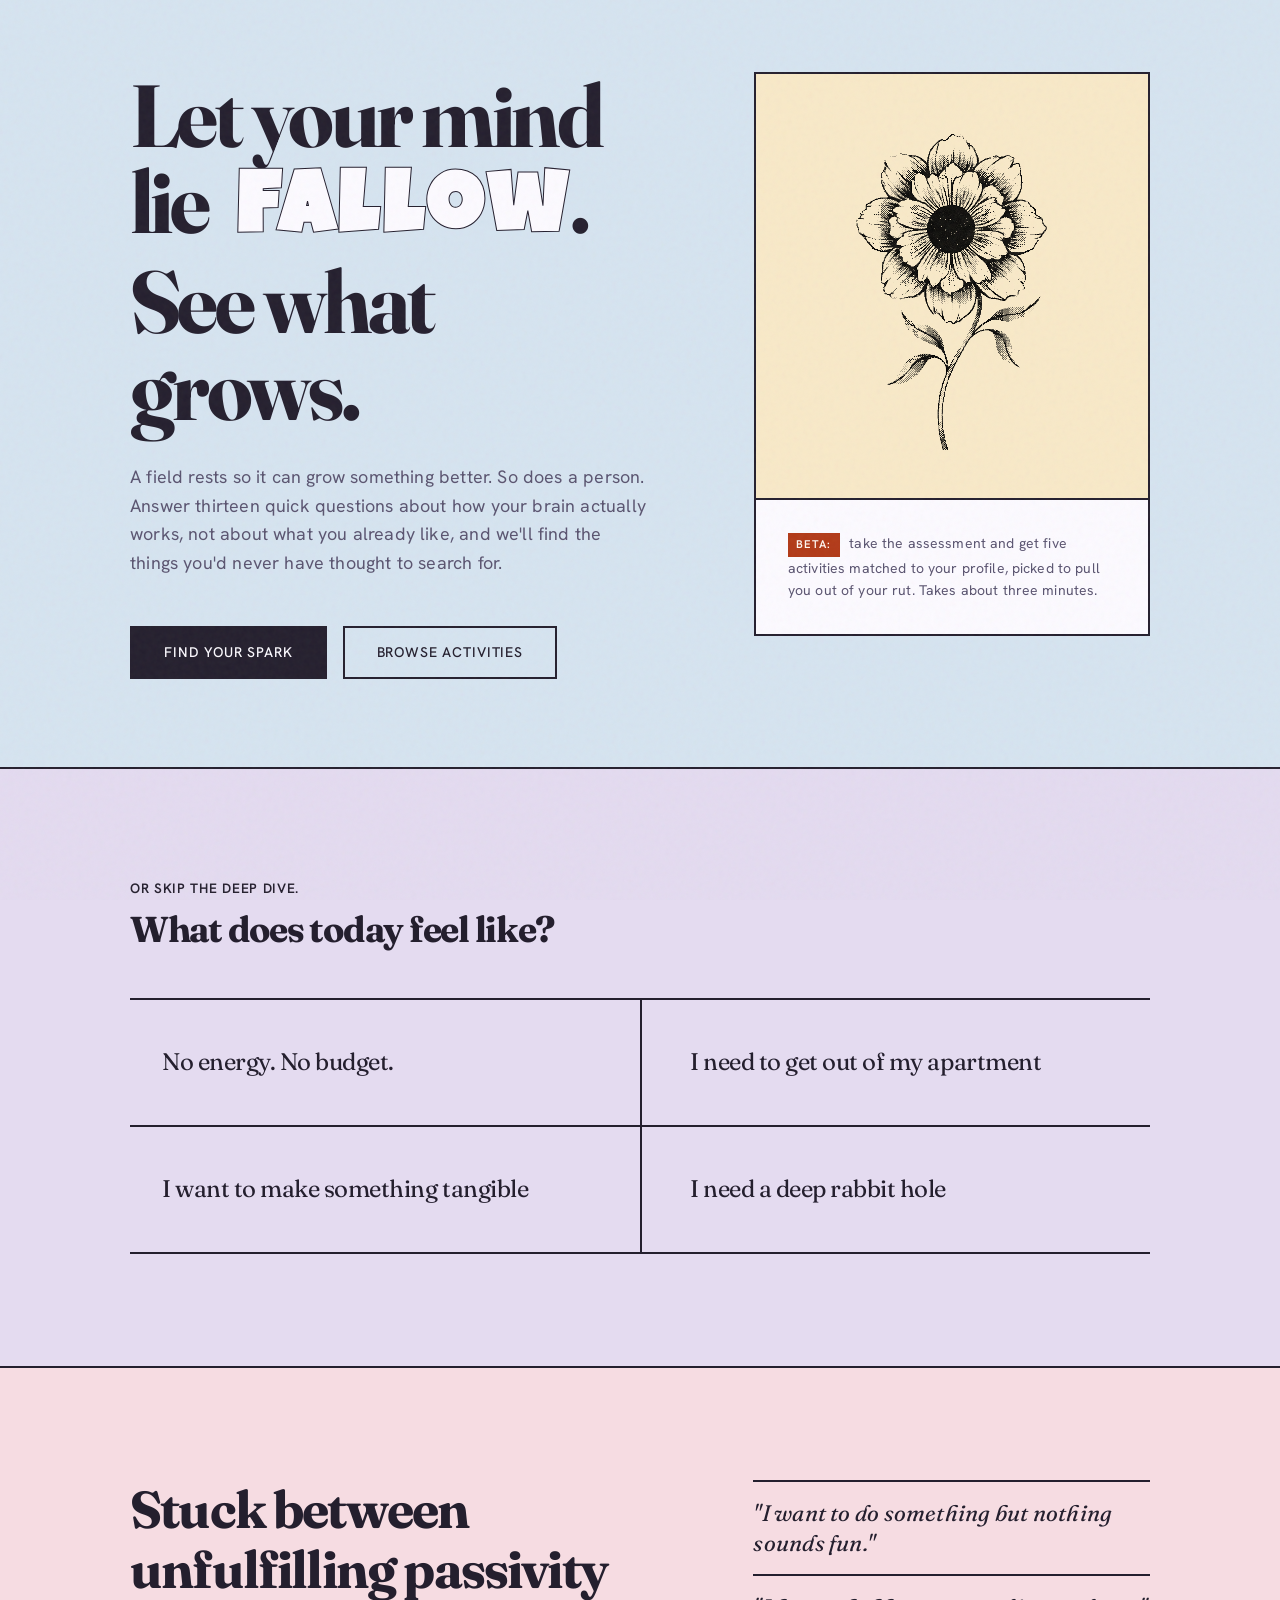
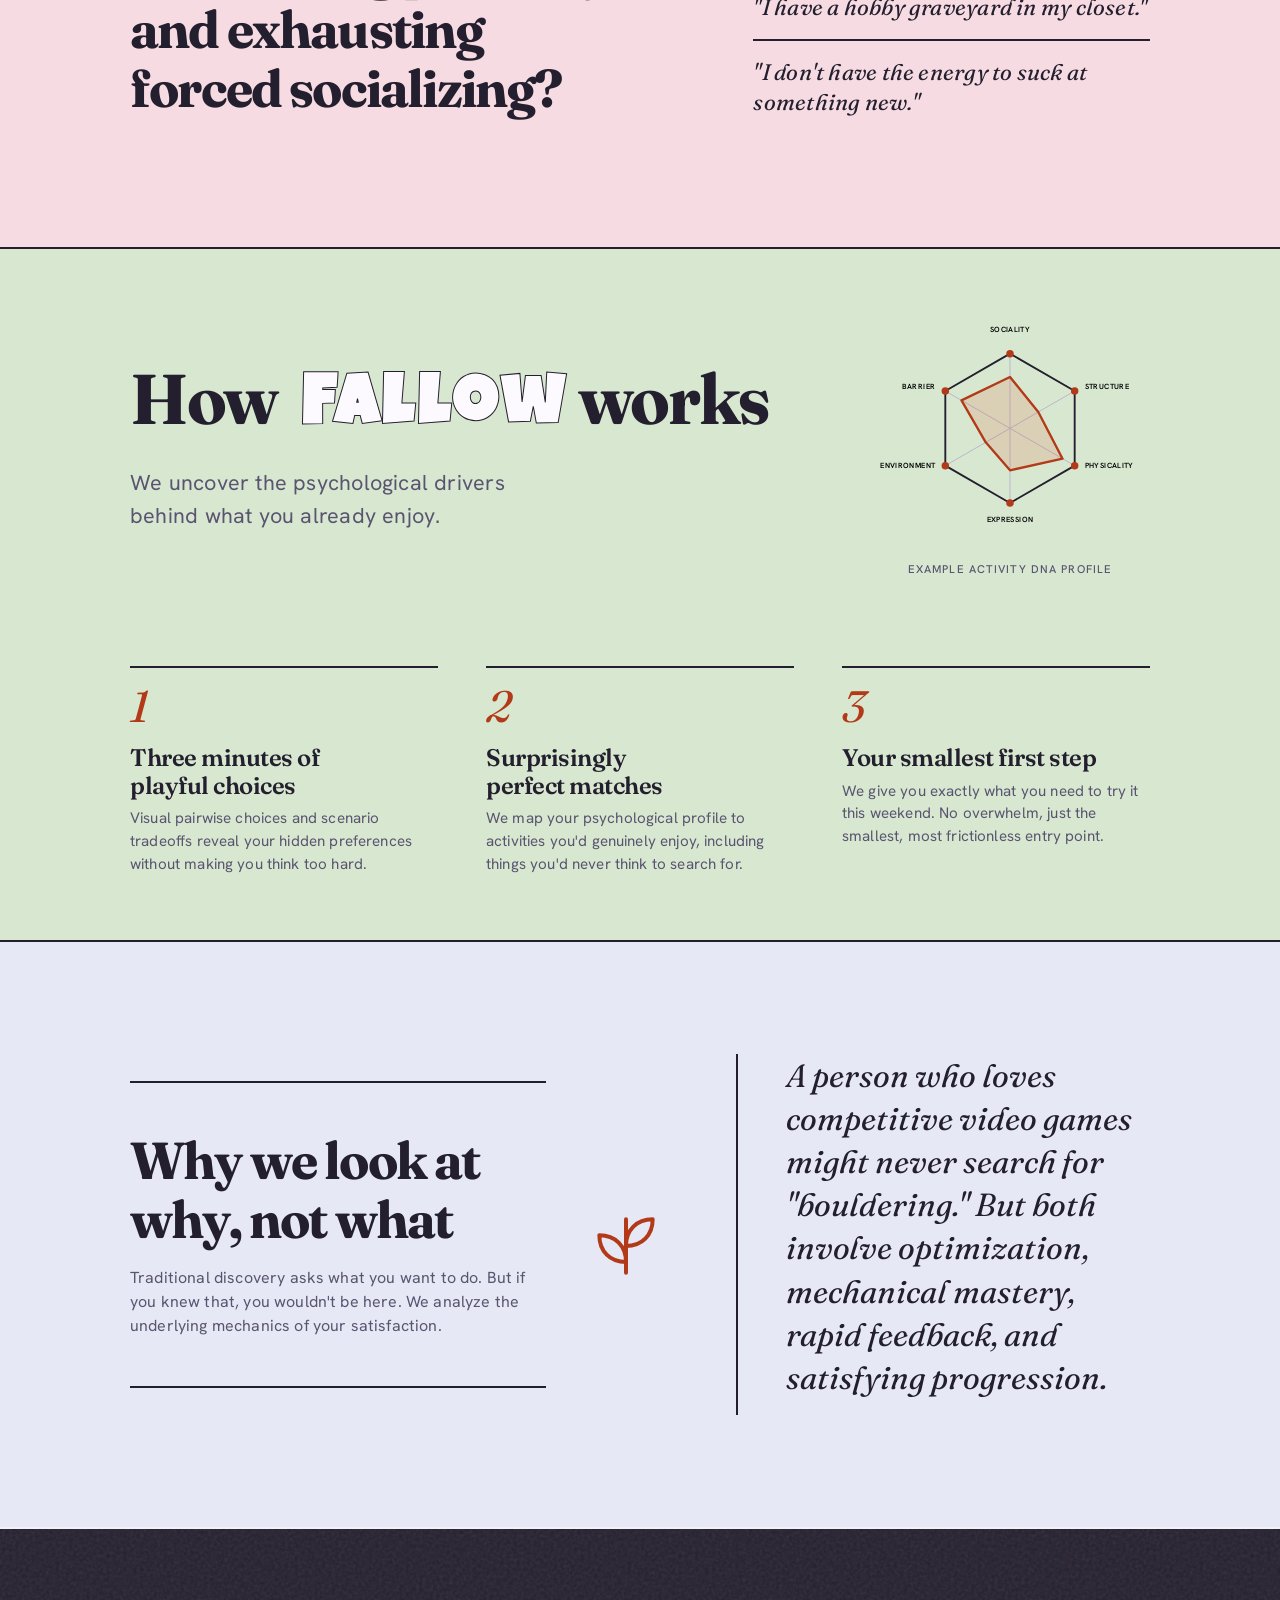
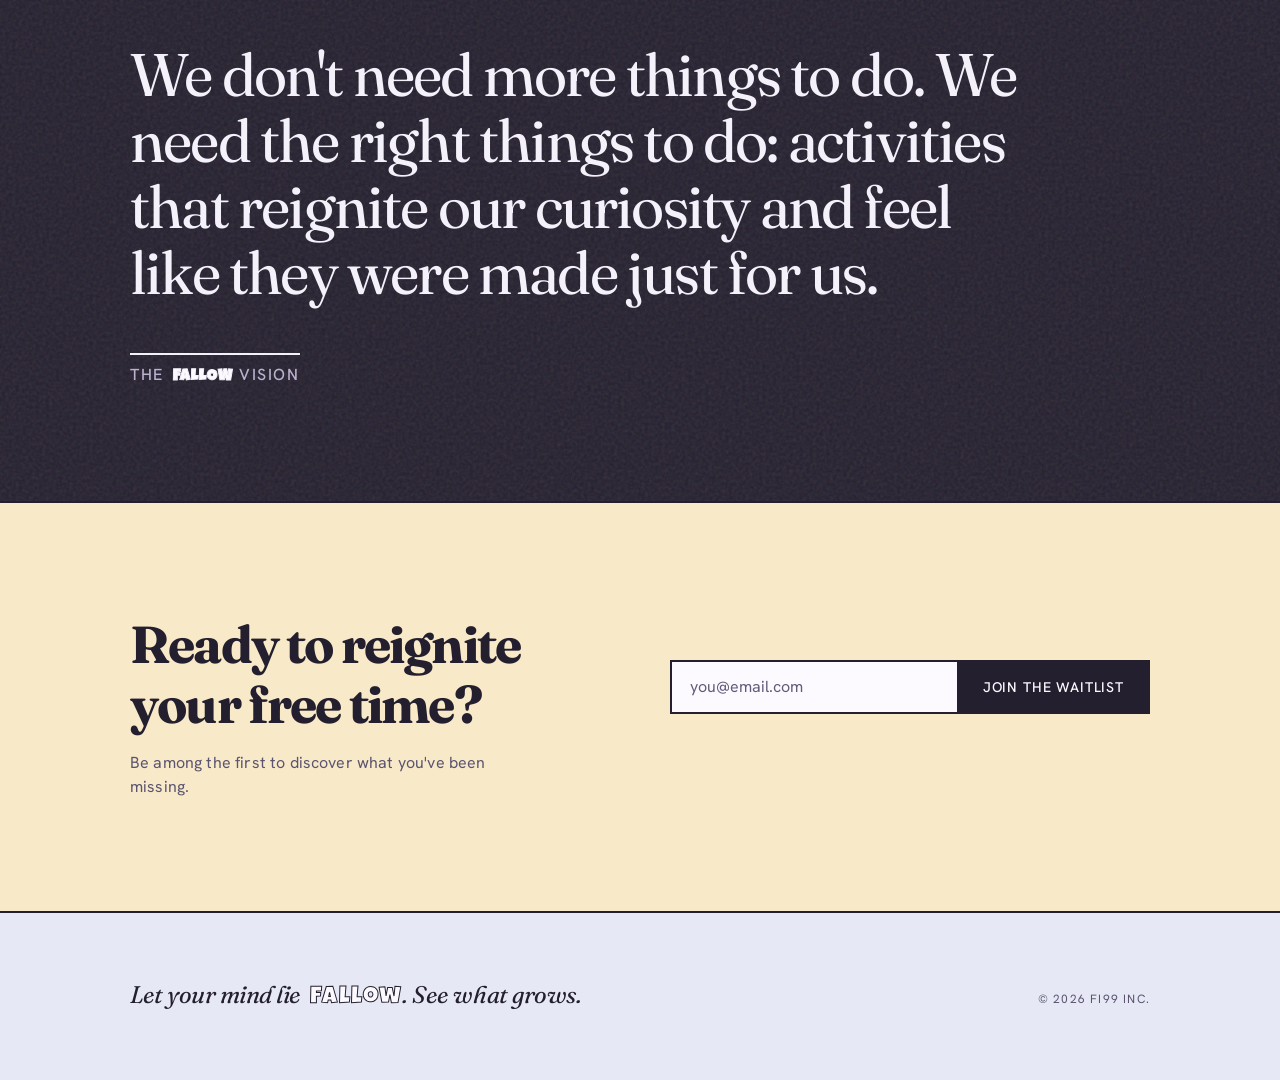
==== index.html @ 9b1ae4f0 "Re-apply Quick Discover section polish correctly" ====
<!DOCTYPE html>
<html lang="en">
<head>
    <meta charset="UTF-8">
    <meta name="viewport" content="width=device-width, initial-scale=1.0">
    <title>Fallow | Let your mind lie fallow. See what grows.</title>
    <meta name="description" content="Let your mind lie fallow. See what grows. A hobby and activity discovery engine that finds what you'll genuinely enjoy based on your underlying psychological drivers.">
    <link rel="preconnect" href="https://fonts.googleapis.com">
    <link rel="preconnect" href="https://fonts.gstatic.com" crossorigin>
    <link href="https://fonts.googleapis.com/css2?family=Fraunces:ital,opsz,wght@0,9..144,300..900;1,9..144,300..900&family=Hanken+Grotesk:wght@300;400;500;600;700&display=swap" rel="stylesheet">
    <link rel="icon" href="favicon.svg" type="image/svg+xml">
    <link rel="stylesheet" href="tokens.css">
    <link rel="stylesheet" href="index.css">
</head>
<body>
    <!-- impeccable-disable cramped-padding -- .band is a full-bleed colour
         field and carries no padding by design; the inset lives one level
         down on .container (padding-inline) and .section/.hero/.header
         (padding-block). Verified at 390px: nothing sits flush to the
         viewport edge and there is no horizontal overflow. -->
    <!-- impeccable-disable tight-leading -- the only hit is
         .testimonial-quote at up to 3.75rem over a 40ch measure. That is
         display scale, where 1.1 is correct; the rule targets body copy. -->

    <div class="band hero-band">
        <main>
            <!-- Hero. The tagline is the headline: it is the only line on the
                 site that explains what "Fallow" means. Only the word "fallow"
                 itself carries the brand's one typographic gesture; "lie" and
                 the rest of the line stay plain ink. -->
            <section class="container hero" id="hero-section">
                <h1 class="hero-headline">
                    Let your mind
                    <span class="hero-line">lie <em class="hero-em">fallow</em>.</span>
                    <span class="hero-grow">See what grows.</span>
                </h1>
                <p class="hero-subhead">
                    A field rests so it can grow something better. So does a person.
                    Answer thirteen quick questions about how your brain actually works,
                    not about what you already like, and we'll find the things
                    you'd never have thought to search for.
                </p>
                <div class="hero-actions">
                    <a href="onboarding.html" class="btn btn-primary" id="hero-cta-primary">Find Your Spark</a>
                    <a href="browse.html" class="btn btn-secondary" id="hero-cta-browse">Browse activities</a>
                </div>
                <aside class="hero-card fade-up">
                    <div class="hero-card-art" aria-hidden="true">
                        <img src="flower.png" alt="" class="hero-card-img">
                    </div>
                    <p class="hero-note">
                        <b>Beta:</b> take the assessment and get five activities
                        matched to your profile, picked to pull you out of your rut.
                        Takes about three minutes.
                    </p>
                </aside>
            </section>
        </main>
    </div>

    <!-- Quick Discover -->
    <section class="band field-lilac section" id="quick-discover-section">
        <div class="container">
            <h2 class="section-lead fade-up">
                <span style="font-family: var(--font-body); font-size: 0.85rem; text-transform: uppercase; letter-spacing: 0.05em; display: block; margin-bottom: 0.75rem; color: var(--color-text-main); font-weight: 600;">Or skip the deep dive.</span>
                What does today feel like?
            </h2>
            <div class="vibe-grid fade-up">
                <button class="vibe-card" data-vibe="low_energy">No energy. No budget.</button>
                <button class="vibe-card" data-vibe="get_out">I need to get out of my apartment</button>
                <button class="vibe-card" data-vibe="use_hands">I want to make something tangible</button>
                <button class="vibe-card" data-vibe="rabbit_hole">I need a deep rabbit hole</button>
            </div>
        </div>
    </section>

    <!-- Problem -->
    <section class="band field-bloom section" id="problem-section">
        <div class="container">
            <div class="problem-grid">
                <div class="problem-text fade-up">
                    <h2>Stuck between unfulfilling passivity and exhausting forced socializing?</h2>
                </div>
                <div class="problem-quotes fade-up">
                    <div class="quote-card">
                        <p>"I want to do something but nothing sounds fun."</p>
                    </div>
                    <div class="quote-card">
                        <p>"I have a hobby graveyard in my closet."</p>
                    </div>
                    <div class="quote-card">
                        <p>"I don't have the energy to suck at something new."</p>
                    </div>
                </div>
            </div>
        </div>
    </section>

    <!-- How It Works -->
    <section class="band field-sprout section" id="how-it-works-section">
        <div class="container how-it-works-layout">
            <div class="section-head fade-up">
                <h2>How <em class="brand-word">Fallow</em> works</h2>
                <p class="text-muted">We uncover the psychological drivers behind what you already enjoy.</p>
            </div>

            <!-- The six-axis Activity DNA shape the product actually computes,
                 not decoration borrowed from elsewhere. Each vertex names its
                 dimension on hover/focus; the whole shape is a hover target. -->
            <figure class="how-it-works-visual fade-up">
                <svg class="dna-chart" viewBox="-50 -15 300 240" role="img" aria-label="An example Activity DNA profile across six dimensions">
                    <polygon class="dna-hex" points="100,20 169.3,60 169.3,140 100,180 30.7,140 30.7,60" />
                    <g class="dna-axes">
                        <line x1="100" y1="100" x2="100" y2="20" />
                        <line x1="100" y1="100" x2="169.3" y2="60" />
                        <line x1="100" y1="100" x2="169.3" y2="140" />
                        <line x1="100" y1="100" x2="100" y2="180" />
                        <line x1="100" y1="100" x2="30.7" y2="140" />
                        <line x1="100" y1="100" x2="30.7" y2="60" />
                    </g>
                    <polygon class="dna-profile" points="100,45 130.3,82.5 156.3,132.5 100,145 74,115 48,70" />
                    <g class="dna-labels">
                        <g class="dna-label-group">
                            <text x="100" y="-3" text-anchor="middle" class="dna-label-name">Sociality</text>
                            <text x="100" y="11" text-anchor="middle" class="dna-label-score">69</text>
                        </g>
                        <g class="dna-label-group">
                            <text x="180" y="58" text-anchor="start" class="dna-label-name">Structure</text>
                            <text x="180" y="72" text-anchor="start" class="dna-label-score">44</text>
                        </g>
                        <g class="dna-label-group">
                            <text x="180" y="142" text-anchor="start" class="dna-label-name">Physicality</text>
                            <text x="180" y="156" text-anchor="start" class="dna-label-score">81</text>
                        </g>
                        <g class="dna-label-group">
                            <text x="100" y="200" text-anchor="middle" class="dna-label-name">Expression</text>
                            <text x="100" y="214" text-anchor="middle" class="dna-label-score">56</text>
                        </g>
                        <g class="dna-label-group">
                            <text x="20" y="142" text-anchor="end" class="dna-label-name">Environment</text>
                            <text x="20" y="156" text-anchor="end" class="dna-label-score">38</text>
                        </g>
                        <g class="dna-label-group">
                            <text x="20" y="58" text-anchor="end" class="dna-label-name">Barrier</text>
                            <text x="20" y="72" text-anchor="end" class="dna-label-score">75</text>
                        </g>
                    </g>
                    <g class="dna-dots">
                        <circle cx="100" cy="20" r="4" tabindex="0"><title>Sociality: 69</title></circle>
                        <circle cx="169.3" cy="60" r="4" tabindex="0"><title>Structure: 44</title></circle>
                        <circle cx="169.3" cy="140" r="4" tabindex="0"><title>Physicality: 81</title></circle>
                        <circle cx="100" cy="180" r="4" tabindex="0"><title>Expression: 56</title></circle>
                        <circle cx="30.7" cy="140" r="4" tabindex="0"><title>Environment: 38</title></circle>
                        <circle cx="30.7" cy="60" r="4" tabindex="0"><title>Barrier: 75</title></circle>
                    </g>
                </svg>
                <figcaption>Example Activity DNA profile</figcaption>
            </figure>

            <ol class="steps-grid">
                <li class="step-card fade-up">
                    <span class="step-number">1</span>
                    <h3>Three minutes of playful choices</h3>
                    <p>Visual pairwise choices and scenario tradeoffs reveal your hidden preferences without making you think too hard.</p>
                </li>
                <li class="step-card fade-up">
                    <span class="step-number">2</span>
                    <h3>Surprisingly perfect matches</h3>
                    <p>We map your psychological profile to activities you'd genuinely enjoy, including things you'd never think to search for.</p>
                </li>
                <li class="step-card fade-up">
                    <span class="step-number">3</span>
                    <h3>Your smallest first step</h3>
                    <p>We give you exactly what you need to try it this weekend. No overwhelm, just the smallest, most frictionless entry point.</p>
                </li>
            </ol>
        </div>
    </section>

    <!-- The Difference -->
    <section class="band field-peach section" id="difference-section">
        <div class="container difference-grid">
            <div class="difference-intro">
                <div class="difference-bar" aria-hidden="true"></div>
                <div class="section-head fade-up">
                    <h2>Why we look at why, not what</h2>
                    <p class="text-muted">
                        Traditional discovery asks what you want to do. But if you knew that, you wouldn't be here. We analyze the underlying mechanics of your satisfaction.
                    </p>
                </div>
                <div class="difference-bar" aria-hidden="true"></div>
            </div>

            <div class="difference-glyph fade-up" aria-hidden="true">
                <svg width="64" height="64" viewBox="0 0 24 24" fill="none" stroke="var(--color-primary-deep)" stroke-width="1.5" stroke-linecap="round" stroke-linejoin="round">
                    <path d="M12 22 L12 2" />
                    <path d="M12 12 C 18 12 22 8 22 2 C 16 2 12 6 12 12 Z" />
                    <path d="M12 18 C 6 18 2 14 2 8 C 8 8 12 12 12 18 Z" />
                </svg>
            </div>

            <figure class="difference-example fade-up">
                <blockquote class="example-text">
                    A person who loves competitive video games might never search for "bouldering." But both involve optimization, mechanical mastery, rapid feedback, and satisfying progression.
                </blockquote>
            </figure>
        </div>
    </section>

    <!-- Manifesto. The single dark moment on the page. -->
    <section class="band field-ink section" id="testimonial-section">
        <div class="container">
            <blockquote class="testimonial-quote fade-up">
                We don't need more things to do. We need the right things to do: activities that reignite our curiosity and feel like they were made just for us.
            </blockquote>
            <div class="testimonial-author fade-up">The <em class="brand-word">Fallow</em> Vision</div>
        </div>
    </section>

    <!-- Waitlist -->
    <section class="band field-sun section" id="waitlist-section">
        <div class="container">
            <div class="waitlist fade-up">
                <div class="waitlist-text">
                    <h2>Ready to reignite your free time?</h2>
                    <p>Be among the first to discover what you've been missing.</p>
                </div>

                <div class="waitlist-form-wrap">
                    <form class="waitlist-form" id="waitlist-form">
                        <input type="email" class="waitlist-input" id="waitlist-email" placeholder="you@email.com" required aria-label="Email address">
                        <button type="submit" class="btn" id="waitlist-submit">Join the Waitlist</button>
                    </form>
                    <p class="waitlist-message" id="waitlist-message" role="status" aria-live="polite"></p>
                </div>
            </div>
        </div>
    </section>

    <footer class="band field-mist footer" id="main-footer">
        <div class="container footer-inner">
            <p class="footer-tagline">Let your mind lie <em class="brand-word">fallow</em>. See what grows.</p>
            <p class="footer-legal">&copy; 2026 FI99 Inc.</p>
        </div>
    </footer>

    <script src="reveal.js"></script>
    <script src="index.js"></script>
    <script src="quick-discover.js"></script>
</body>
</html>
---- tokens.css ----
@import url('https://fonts.googleapis.com/css2?family=Luckiest+Guy&display=swap');

/* ============================================================
   Fallow — design tokens and base layer
   Single source of truth. Loaded first on every page.

   THE WORLD: "Pastel Field."
   A fallow field is land deliberately left to rest so it can grow
   something better later. The page is that field, seen across a
   season: each section is its own coloured ground, and the reader
   walks through them. Ink stays deep and constant so colour never
   costs legibility — every field below holds body text at 5.5:1 or
   better and display ink at 12:1 or better.

   Structure stays editorial: 0 radius, 0 shadow, 2px ink hairlines.
   The colour is the warmth; the geometry stays severe.
   ============================================================ */

:root {
  /* --- The fields -------------------------------------------
     Pastel grounds. Every one is light enough to carry --color-text
     at 12:1+ and --color-text-muted at 5.5:1+. Verified, not assumed.
     Apply with .field-* — never hand-write these on an element. */
  --field-mist:   #E6E9F5;   /* pale periwinkle — the default ground */
  --field-sprout: #D8E8D0;   /* pale green — growth, how it works */
  --field-bloom:  #F6DCE2;   /* pale pink — the human/emotional beat */
  --field-sun:    #F8E9C8;   /* pale butter — the payoff, the ask */
  --field-sky:    #D6E4F0;   /* pale blue — calm, explanatory */
  --field-lilac:  #E4DBF0;   /* pale violet — the odd one out */
  --field-ink:    #241F2E;   /* the one dark field. Kept as its own token:
                                a band cannot paint itself with a property
                                it also redefines. */

  /* --- Ground ------------------------------------------------ */
  --color-bg: var(--field-mist);
  --color-bg-alt: var(--field-sky);

  /* Bounded objects. A card is paper lifted off the field, never a
     shadow. Surface + 2px ink border is the only sanctioned way to
     say "this is a discrete thing you can act on." */
  --color-surface: #FCFAFF;
  --color-surface-dim: #DDD9EC;   /* recessed wells, tracks, empty slots */

  /* --- Ink ---------------------------------------------------
     Deep aubergine rather than black. It sits inside the pastel
     hue family instead of punching a neutral hole through it. */
  --color-text: #241F2E;
  --color-text-muted: #5A5470;    /* violet-grey. Tinted, never grey. */
  --color-text-light: #625B7A;   /* 4.6:1 on --color-surface-dim; #6E6786 was 3.9 */
  --text-muted: var(--color-text-muted);

  /* --- Accent ------------------------------------------------
     Vermilion is the action colour. --color-primary is for fills,
     borders, and large display type. Anything carrying body-size
     text uses --color-primary-deep, which clears 4.5:1 on every
     field above. This distinction is load-bearing; keep it. */
  --color-primary: #E0512B;
  --color-primary-deep: #B23A18;
  --color-primary-light: #F08A6B;
  --color-primary-hover: #C94520;
  --color-on-primary: #FFF8F4;

  --color-secondary: #2E6B52;     /* deep garden green — growth, done */
  --color-accent: #6B4FA8;        /* violet — surprise, the curveball */
  --surprise-color: #6B4FA8;

  /* --- Structure --------------------------------------------- */
  --color-border: #241F2E;        /* structural hairlines are ink */
  --color-border-soft: #B9B2CE;   /* tinted, never a text boundary */
  --border-weight: 2px;

  /* --- Type -------------------------------------------------- */
  --font-display: 'Fraunces', Georgia, 'Times New Roman', serif;
  --font-serif: var(--font-display);
  --font-body: 'Hanken Grotesk', system-ui, -apple-system, 'Segoe UI', sans-serif;
  --font-sans: var(--font-body);

  /* --- Space ------------------------------------------------- */
  --space-2xs: 0.25rem;
  --space-xs: 0.5rem;
  --space-sm: 1rem;
  --space-md: 2rem;
  --space-lg: 3rem;

  /* Fluid above this line: section rhythm must not be a fixed pixel
     count that reads as generous on a laptop and absurd on a phone. */
  --space-xl:  clamp(2.5rem, 5vw, 4rem);
  --space-2xl: clamp(3.5rem, 7vw, 5.5rem);
  --space-3xl: clamp(4.5rem, 9vw, 7rem);
  --space-4xl: clamp(5.5rem, 11vw, 9rem);

  /* --- Layout ------------------------------------------------ */
  --max-width: 1100px;
  --container-padding: clamp(1.25rem, 4vw, 2.5rem);
  --tap-min: 44px;

  /* --- Radii & depth — deliberately flat ---------------------- */
  --radius-sm: 0px;
  --radius-md: 0px;
  --radius-lg: 0px;
  --radius-pill: 0px;
  --shadow-sm: none;
  --shadow-md: none;
  --shadow-lg: none;
  --shadow-card: none;

  /* --- Motion ------------------------------------------------ */
  --transition-fast: 200ms cubic-bezier(0.2, 0.8, 0.3, 1);
  --transition-normal: 380ms cubic-bezier(0.2, 0.8, 0.3, 1);
  --transition-slow: 720ms cubic-bezier(0.16, 1, 0.3, 1);
}

/* ============================================================
   Reset & base
   ============================================================ */

*, *::before, *::after {
  box-sizing: border-box;
  margin: 0;
  padding: 0;
}

html {
  font-size: 16px;
  scroll-behavior: smooth;
  background-color: var(--color-bg);
  -webkit-text-size-adjust: 100%;
}

body {
  font-family: var(--font-body);
  background-color: var(--color-bg);
  color: var(--color-text);
  line-height: 1.5;
  -webkit-font-smoothing: antialiased;
  -moz-osx-font-smoothing: grayscale;
  position: relative;
}

/* Grain. One declaration, every page. Lighter than the old paper
   world — on a saturated pastel, 0.08 noise reads as dirt. */
body::after {
  content: "";
  position: fixed;
  inset: 0;
  pointer-events: none;
  z-index: 9999;
  background-image: url("data:image/svg+xml,%3Csvg viewBox='0 0 200 200' xmlns='http://www.w3.org/2000/svg'%3E%3Cfilter id='noiseFilter'%3E%3CfeTurbulence type='fractalNoise' baseFrequency='0.85' numOctaves='3' stitchTiles='stitch'/%3E%3C/filter%3E%3Crect width='100%25' height='100%25' filter='url(%23noiseFilter)' opacity='0.045'/%3E%3C/svg%3E");
}

h1, h2, h3, h4, h5, h6 {
  font-family: var(--font-display);
  font-weight: 700;
  line-height: 1.15;
  color: var(--color-text);
  letter-spacing: -0.04em;
  text-wrap: balance;
}

/* ============================================================
   Fields — sectional colour grounds

   A field paints an edge-to-edge band of colour. Because the site
   is one flat editorial plane, the *change* of ground is what marks
   a new section — not a shadow, not a card, not a rule.
   ============================================================ */

.field            { background-color: var(--field-mist); }
.field-mist       { background-color: var(--field-mist); }
.field-sprout     { background-color: var(--field-sprout); }
.field-bloom      { background-color: var(--field-bloom); }
.field-sun        { background-color: var(--field-sun); }
.field-sky        { background-color: var(--field-sky); }
.field-peach      { background-color: var(--field-peach); }
.field-lilac      { background-color: var(--field-lilac); }

/* Ink field: the one dark moment. Used once, for emphasis, never twice. */
.field-ink {
  background-color: var(--field-ink);
  --color-text: #F4F1FA;
  --color-text-muted: #B9B2CE;
  --color-border: #F4F1FA;
  --color-border-soft: #5A5470;
  --color-primary-deep: #F08A6B;
  color: #F4F1FA;
  position: relative;
}

/* Extra grain for the dark purple field */
.field-ink::before {
  content: "";
  position: absolute;
  inset: 0;
  pointer-events: none;
  z-index: 0;
  background-image: url("data:image/svg+xml,%3Csvg viewBox='0 0 200 200' xmlns='http://www.w3.org/2000/svg'%3E%3Cfilter id='noiseFilter'%3E%3CfeTurbulence type='fractalNoise' baseFrequency='0.85' numOctaves='3' stitchTiles='stitch'/%3E%3C/filter%3E%3Crect width='100%25' height='100%25' filter='url(%23noiseFilter)' opacity='0.12'/%3E%3C/svg%3E");
}

.field-ink > .container {
  position: relative;
  z-index: 1;
}

/* ============================================================
   Reveal on scroll

   The default is VISIBLE. A page that loads this stylesheet but
   never wires an observer degrades to readable content, never to a
   blank screen. The reveal script opts in by putting .js-reveal on
   <html>; without it these rules never hide anything.
   ============================================================ */

.js-reveal .fade-up {
  opacity: 0;
  transform: translateY(14px);
  transition:
    opacity var(--transition-slow),
    transform var(--transition-slow);
}

.js-reveal .fade-up.visible {
  opacity: 1;
  transform: none;
}

/* ============================================================
   Browser surfaces — the parts we did not draw still carry the design
   ============================================================ */

::selection {
  background: var(--color-primary-deep);
  color: var(--color-on-primary);
}

:root {
  caret-color: var(--color-primary-deep);
  accent-color: var(--color-primary-deep);
  scrollbar-color: var(--color-border-soft) var(--color-bg);
  scrollbar-width: thin;
}

::-webkit-scrollbar {
  width: 12px;
  height: 12px;
}
::-webkit-scrollbar-track {
  background: var(--color-bg);
}
::-webkit-scrollbar-thumb {
  background: var(--color-border-soft);
  border: 3px solid var(--color-bg);
}
::-webkit-scrollbar-thumb:hover {
  background: var(--color-text-muted);
}

*:focus-visible {
  outline: 2px solid var(--color-primary-deep);
  outline-offset: 4px;
}

a {
  color: var(--color-primary-deep);
  text-decoration-thickness: 1px;
  text-underline-offset: 0.2em;
}

/* Numbers that sit in columns should line up. */
.tabular,
[data-numeric] {
  font-variant-numeric: tabular-nums;
  font-feature-settings: "tnum" 1;
}

/* ============================================================
   Motion preference
   ============================================================ */

@media (prefers-reduced-motion: reduce) {
  html {
    scroll-behavior: auto;
  }
  *, *::before, *::after {
    animation-duration: 0.01ms !important;
    animation-iteration-count: 1 !important;
    transition-duration: 0.01ms !important;
    scroll-behavior: auto !important;
  }
  /* Entrance animations must not leave content hidden when disabled. */
  .js-reveal .fade-up {
    opacity: 1 !important;
    transform: none !important;
  }
}


/* --- Global Logo Treatment --- */
.logo {
  font-family: 'Luckiest Guy', cursive;
  font-size: 1.75rem;
  font-weight: 400;
  color: var(--color-surface);
  -webkit-text-stroke: 1.5px var(--color-text);
  letter-spacing: 0.05em;
  text-decoration: none;
  display: inline-block;
  line-height: 1;
  transition: transform 0.2s cubic-bezier(0.34, 1.56, 0.64, 1);
}

a.logo:hover {
  color: var(--color-surface);
  transform: scale(1.05);
}
---- index.css ----
/* ============================================================
   Fallow — landing page
   Tokens, reset, grain, focus rings and .fade-up live in tokens.css.
   Do not redeclare them here.
   ============================================================ */

/* --- Type scale ------------------------------------------- */

h1 {
  font-size: clamp(2.25rem, 7vw, 5.5rem);
}

h2 {
  font-size: clamp(1.85rem, 4.5vw, 3.25rem);
  letter-spacing: -0.035em;
}

h3 {
  font-size: clamp(1.25rem, 2.2vw, 1.5rem);
  font-weight: 600;
  letter-spacing: -0.02em;
}

p {
  font-size: 1rem;
  font-weight: 400;
  max-width: 68ch;
  letter-spacing: 0.01em;
  color: var(--color-text-muted);
}

/* --- Hero ground --------------------------------------------
   Flat field like every other band; the opening band no longer gets
   a gradient exception. Sky, because the section right after it is
   already lilac and a flat field is how every other section break
   on the page reads. */
.hero-band {
  background-color: var(--field-sky);
}

/* --- Layout -----------------------------------------------
   A band paints an edge-to-edge colour field. The container inside
   it owns width and horizontal padding.

   These are deliberately two different elements. They used to be the
   same one, and .section's `padding: X 0 Y` shorthand silently zeroed
   the container's horizontal padding — which put body text flush
   against the screen edge on every phone. Vertical rhythm below is
   set with padding-block so it can never reach padding-inline again.
   ------------------------------------------------------------ */

.band {
  width: 100%;
}

.band + .band {
  border-top: var(--border-weight) solid var(--color-border);
}

.container {
  max-width: var(--max-width);
  margin-inline: auto;
  padding-inline: var(--container-padding);
}

.section {
  padding-block: var(--space-3xl);
}

.text-muted { color: var(--color-text-muted); }

.hidden { display: none !important; }

/* --- Buttons ----------------------------------------------- */

.btn {
  min-height: var(--tap-min);
  display: inline-flex;
  align-items: center;
  justify-content: center;
  padding: 0.9rem 2rem;
  border-radius: 0;
  font-family: var(--font-body);
  font-weight: 500;
  font-size: 0.875rem;
  letter-spacing: 0.06em;
  text-transform: uppercase;
  cursor: pointer;
  transition:
    background-color var(--transition-fast),
    color var(--transition-fast),
    border-color var(--transition-fast);
  border: var(--border-weight) solid var(--color-border);
  text-decoration: none;
  background-color: transparent;
  color: var(--color-text);
}

.btn-primary {
  background-color: var(--color-text);
  color: var(--color-surface);
  border-color: var(--color-text);
}

.btn-outline {
  border-color: var(--color-border-soft);
  color: var(--color-text-muted);
}

@media (hover: hover) and (pointer: fine) {
  .btn-primary:hover {
    background-color: var(--color-primary-deep);
    border-color: var(--color-primary-deep);
    color: var(--color-on-primary);
  }
  .btn-secondary:hover {
    background-color: var(--color-text);
    color: var(--color-surface);
  }
  .btn-outline:hover {
    border-color: var(--color-text);
    color: var(--color-text);
  }
}

.btn:active { transform: scale(0.98); }

/* --- Hero --------------------------------------------------
   Budgeted to land the primary CTA above the fold at 1440x900.
   The old hero used --space-3xl top plus --space-4xl bottom and
   pushed "Find Your Spark" 101px past the fold.
   ------------------------------------------------------------ */

.hero {
  padding-block: clamp(2.5rem, 6vw, 4.5rem) clamp(3rem, 7vw, 5.5rem);
  display: flex;
  flex-direction: column;
  align-items: flex-start;
  text-align: left;
}

.hero-headline {
  margin-bottom: var(--space-md);
  max-width: 20ch;
  line-height: 0.98;
}

/* The tagline carries the brand idea, but only the word "fallow"
   itself gets the one authored typographic gesture; "lie" and "See
   what grows." stay plain ink at the same weight, so the emphasis
   lands on the name, not the whole line around it. */
.hero-line,
.hero-grow {
  display: block;
}

/* The one typographic gesture for the brand name itself, reused
   wherever "Fallow" appears in running copy on this page (the hero,
   "How Fallow works," the manifesto attribution, the footer tagline)
   so the name always reads as the name, not just here. */
.hero-em,
.brand-word {
  font-family: 'Luckiest Guy', cursive;
  font-style: normal;
  color: var(--color-surface);
  -webkit-text-stroke: 1px var(--color-text);
  letter-spacing: 0.05em;
  margin-left: 0.2em;
}

.hero-subhead {
  font-size: clamp(1rem, 1.4vw, 1.15rem);
  margin-bottom: var(--space-md);
  max-width: 52ch;
  line-height: 1.6;
  color: var(--color-text-muted);
}

.hero-actions {
  display: flex;
  gap: var(--space-sm);
  flex-wrap: wrap;
  margin-bottom: var(--space-md);
}

/* Bounded object per the system's card rule: surface + 2px ink border.
   The flower sits framed on its own field, whole and unclipped, with
   the note below it on the card's own surface. */
.hero-card {
  border: var(--border-weight) solid var(--color-border);
  background-color: var(--color-surface);
  margin-top: var(--space-lg);
}

.hero-card-art {
  background-color: var(--field-sun);
  padding: var(--space-lg) var(--space-md);
  display: flex;
  justify-content: center;
}

/* The source art is black linework on white. mix-blend-mode removes the
   white rather than cropping it out, so the field colour shows through
   where the drawing doesn't, instead of introducing pure white, which
   is not in this system. */
.hero-card-img {
  display: block;
  width: 82%;
  height: auto;
  mix-blend-mode: multiply;
}

.hero-note {
  font-size: 0.875rem;
  line-height: 1.6;
  color: var(--color-text-muted);
  border-top: var(--border-weight) solid var(--color-border);
  padding: var(--space-md);
}

/* A filled tag, not a coloured left rule. */
.hero-note b {
  display: inline-block;
  background-color: var(--color-primary-deep);
  color: var(--color-on-primary);
  font-size: 0.7rem;
  font-weight: 600;
  letter-spacing: 0.12em;
  text-transform: uppercase;
  padding: 0.2rem 0.5rem;
  margin-right: 0.35rem;
}

/* Above 900px the hero becomes two columns so the flower card sits
   beside the headline instead of leaving half the canvas empty. The
   headline stays strictly inside column 1's own track (never 1/-1) so
   it can never physically reach into the card's column, whatever the
   font scales to at a given viewport. "See what grows." breaks onto
   two lines (in the markup) so no single line is wider than "Let your
   mind," which keeps column 1 narrow enough to leave the card real
   room, without shrinking the display type to make that line fit. */
@media (min-width: 900px) {
  .hero {
    display: grid;
    grid-template-columns: minmax(0, 1.15fr) minmax(0, 0.85fr);
    column-gap: var(--space-2xl);
    align-items: start;
  }
  .hero-headline { grid-column: 1; grid-row: 1; max-width: none; }
  .hero-subhead  { grid-column: 1; grid-row: 2; margin-bottom: var(--space-lg); }
  .hero-actions  { grid-column: 1; grid-row: 3; margin-bottom: 0; }
  .hero-card     { grid-column: 2; grid-row: 1 / span 3; margin-top: 0; }
}

/* --- Shared section heading -------------------------------- */

/* The reading-measure cap belongs on the paragraph, not this wrapper.
   It used to sit here, which meant the 16px body-text "ch" also
   capped the much larger h2 sharing this box, at less than half the
   width the heading actually needed, so short headings like "How
   Fallow works" wrapped even though the section had room to spare. */
.section-head {
  margin-bottom: var(--space-2xl);
}

.section-head h2 { margin-bottom: var(--space-sm); }

/* The reading-measure cap now lives on whatever layout contains this
   heading (how-it-works-layout's column, difference-grid's column),
   sized to that section's own content, instead of one fixed "ch"
   guess that fit some headings and broke others. */

.section-lead {
  font-size: clamp(1.5rem, 3.2vw, 2.25rem);
  margin-bottom: var(--space-lg);
  max-width: 24ch;
}

/* --- Quick discover ---------------------------------------- */

.vibe-grid {
  display: grid;
  grid-template-columns: 1fr;
  gap: 0;
  border-top: var(--border-weight) solid var(--color-border);
}

@media (min-width: 700px) {
  .vibe-grid { grid-template-columns: 1fr 1fr; }
}

.vibe-card {
  background: transparent;
  border: none;
  border-bottom: var(--border-weight) solid var(--color-border);
  border-radius: 0;
  padding: var(--space-lg) var(--space-md);
  font-family: var(--font-display);
  font-size: clamp(1.15rem, 2.4vw, 1.5rem);
  line-height: 1.2;
  letter-spacing: -0.02em;
  min-height: var(--tap-min);
  text-wrap: balance;
  color: var(--color-text);
  cursor: pointer;
  text-align: left;
  position: relative;
  transition:
    padding-left var(--transition-normal),
    color var(--transition-normal);
}

@media (min-width: 700px) {
  .vibe-card:nth-child(odd) { padding-right: var(--space-lg); }
  .vibe-card:nth-child(even) {
    padding-left: var(--space-lg);
    border-left: var(--border-weight) solid var(--color-border);
  }
}

@media (hover: hover) and (pointer: fine) {
  .vibe-card:hover {
    color: var(--color-primary-deep);
    padding-left: var(--space-md);
  }
  .vibe-card:nth-child(even):hover { padding-left: calc(var(--space-lg) + var(--space-sm)); }
}

/* --- Problem ----------------------------------------------- */

.problem-grid {
  display: grid;
  grid-template-columns: 1fr;
  gap: var(--space-xl);
  align-items: start;
}

@media (min-width: 860px) {
  .problem-grid { grid-template-columns: 1.35fr 1fr; gap: var(--space-2xl); }
}

.problem-text h2 { margin-bottom: var(--space-sm); }

.quote-card {
  padding-block: var(--space-sm);
  border-top: var(--border-weight) solid var(--color-border);
}

.quote-card p {
  font-family: var(--font-display);
  font-style: italic;
  font-size: clamp(1.15rem, 2vw, 1.4rem);
  color: var(--color-text);
  line-height: 1.35;
  max-width: none;
}

/* --- How it works ------------------------------------------ */

/* Shorter than the shared .section padding-block: the DNA chart
   already gives this band a tall, airy right side, so the section's
   own top/bottom breathing room can be tighter than the rest of the
   page without reading as cramped. */
#how-it-works-section {
  padding-block: var(--space-xl);
}

#how-it-works-section .section-head h2 {
  font-size: clamp(2.5rem, 5.5vw, 5.25rem);
}
#how-it-works-section .section-head p {
  font-size: clamp(1.125rem, 2vw, 1.35rem);
  max-width: 32ch;
}

.how-it-works-layout {
  display: grid;
  grid-template-columns: 1fr;
}

@media (min-width: 860px) {
  #how-it-works-section .section-head h2 {
    white-space: nowrap;
  }
  .how-it-works-layout {
    grid-template-columns: minmax(0, 1.2fr) minmax(0, 340px);
    column-gap: var(--space-xl);
    /* Centered, not top-aligned: the chart is taller than the heading
       and paragraph beside it, so row 1's height is set by the chart
       either way. Centering the text splits that leftover space above
       and below it instead of dumping all of it in one block between
       the subhead and the first numbered step. */
    align-items: center;
  }
  .section-head          { grid-column: 1; grid-row: 1; margin-bottom: 0; }
  .how-it-works-visual   { grid-column: 2; grid-row: 1; justify-self: end; }
  .steps-grid            { grid-column: 1 / -1; grid-row: 2; margin-top: var(--space-2xl); }
}

/* The six-axis shape the product actually computes (Sociality,
   Structure, Physicality, Expression, Environment, Barrier), not a
   stock icon standing in for the idea. The outer hexagon and spokes
   are the six axes; the filled inner shape is one example profile,
   named "example" in the caption so it never reads as this visitor's
   own data. */
.how-it-works-visual {
  display: none;
  flex-direction: column;
  align-items: center;
  gap: var(--space-sm);
  margin-top: var(--space-xs);
}

@media (min-width: 860px) {
  .how-it-works-visual { display: flex; }
}

.dna-chart {
  width: 100%;
  max-width: 280px;
  height: auto;
  cursor: pointer;
}

.dna-hex {
  fill: none;
  stroke: var(--color-border);
  stroke-width: 2;
  transition: stroke var(--transition-fast);
}

.dna-axes line {
  stroke: var(--color-border-soft);
  stroke-width: 1;
  transition: stroke var(--transition-fast);
}

.dna-profile {
  fill: var(--color-primary);
  fill-opacity: 0.16;
  stroke: var(--color-primary-deep);
  stroke-width: 2.5;
  stroke-linejoin: round;
  transition: fill-opacity var(--transition-fast), stroke var(--transition-fast);
}


.dna-label-name {
  font-family: var(--font-body);
  font-size: 8px;
  font-weight: 600;
  fill: var(--color-text-main);
  text-transform: uppercase;
  letter-spacing: 0.05em;
}
.dna-label-score {
  font-family: var(--font-display);
  font-size: 11px;
  fill: var(--color-primary-deep);
  opacity: 0;
  transition: opacity 0.2s ease;
}
.dna-chart:hover .dna-label-score {
  opacity: 1;
}

.dna-dots circle {
  fill: var(--color-border);
  transition: fill var(--transition-fast), r var(--transition-fast);
  outline: none;
}

/* Hover transitions stay colour-only, per the system's motion rule;
   the shape doesn't scale or move, it just reads as "live." Focus
   gets the same treatment so keyboard users reach the same state
   tabbing through the per-axis labels. */
@media (hover: hover) and (pointer: fine) {
  .dna-chart:hover .dna-hex { stroke: var(--color-primary-deep); }
  .dna-chart:hover .dna-axes line { stroke: var(--color-text-muted); }
  .dna-chart:hover .dna-profile { fill-opacity: 0.34; stroke: var(--color-primary); }
  .dna-chart:hover 
.dna-label-name {
  font-family: var(--font-body);
  font-size: 8px;
  font-weight: 600;
  fill: var(--color-text-main);
  text-transform: uppercase;
  letter-spacing: 0.05em;
}
.dna-label-score {
  font-family: var(--font-display);
  font-size: 11px;
  fill: var(--color-primary-deep);
  opacity: 0;
  transition: opacity 0.2s ease;
}
.dna-chart:hover .dna-label-score {
  opacity: 1;
}

.dna-dots circle { fill: var(--color-primary-deep); }
}

.dna-dots circle:focus-visible {
  fill: var(--color-primary-deep);
  r: 5.5;
}

.how-it-works-visual figcaption {
  font-family: var(--font-body);
  font-size: 0.7rem;
  font-weight: 500;
  letter-spacing: 0.1em;
  text-transform: uppercase;
  color: var(--color-text-muted);
}

.steps-grid {
  display: grid;
  grid-template-columns: 1fr;
  gap: var(--space-xl);
  list-style: none;
}

@media (min-width: 860px) {
  .steps-grid {
    grid-template-columns: repeat(3, 1fr);
    gap: var(--space-lg);
  }
}

.step-card {
  border-top: var(--border-weight) solid var(--color-border);
  padding-top: var(--space-sm);
}

.step-number {
  font-family: var(--font-display);
  font-size: 2.75rem;
  font-style: italic;
  line-height: 1;
  color: var(--color-primary-deep);
  display: block;
  margin-bottom: var(--space-sm);
}

.step-card h3 { margin-bottom: var(--space-xs); }
.step-card p { font-size: 0.95rem; }

/* --- The difference ---------------------------------------- */

.difference-grid {
  display: grid;
  grid-template-columns: 1fr;
  gap: var(--space-xl);
}

@media (min-width: 860px) {
  /* A narrower gap than the section's other two-column moments,
     because this is the one place the two sides are one continuous
     argument (the list is the quote's claim, broken into parts) and
     a wide gutter read as two unrelated halves. The vertical hairline
     on .difference-example does the actual separating now.

     The intro column is much shorter than the quote (just a heading
     and a line of copy), so it centers against the quote's height
     instead of pinning to the top and leaving a block of dead field
     colour underneath it.

     Column 1 is a fixed width matching what the copy actually needs,
     not a fraction of the row: an fr share left slack inside the
     column itself (the text doesn't fill it), so the glyph column
     next to it sat closer to the copy than to the quote even though
     it looked like it should split the gap evenly. A fixed width
     means no slack, and gap is one value on both sides of the glyph,
     so it now actually centers between the two text edges. */
  .difference-grid {
    grid-template-columns: 26rem auto 1fr;
    gap: var(--space-lg);
    align-items: center;
  }
  .difference-grid > .difference-intro { max-width: none; }
}

.difference-intro {
  display: flex;
  flex-direction: column;
}

/* Solid ink, not a hairline: brackets the intro copy top and bottom
   the same way the border-left brackets the quote, but as a filled
   bar rather than a rule, since a 2px line that thin would have
   vanished against this much surrounding field colour. */
.difference-bar {
  height: var(--border-weight);
  background-color: var(--color-border);
}

.difference-bar:first-child { margin-bottom: var(--space-lg); }
.difference-bar:last-child { margin-top: var(--space-lg); }

/* Decorative braille-glyph filler for the gutter between the intro
   copy and the quote. Purely visual: hidden from assistive tech, not
   selectable (it's noise, not content, so it shouldn't end up in a
   copy-paste), and on narrow screens where there's no spare width
   for it at all. */
.difference-glyph {
  display: none;
  margin: 0;
  font-family: var(--font-body);
  font-size: clamp(4rem, 10vw, 8rem);
  line-height: 1;
  color: var(--color-primary-deep);
  user-select: none;
  -webkit-user-select: none;
  font-weight: 300;
}

@media (min-width: 860px) {
  .difference-glyph { display: block; justify-self: center; align-self: center; }
}

.difference-example {
  border-top: var(--border-weight) solid var(--color-border);
  padding-top: var(--space-lg);
  max-width: 32ch;
  margin-left: auto;
}

@media (min-width: 860px) {
  /* On desktop the divider moves from above the quote to between the
     columns, so the two halves read as one composition split by a
     hairline instead of a heading on one side and a quote floating
     on the other with nothing tying them together. Measure widens
     with the column (see .difference-grid) instead of staying capped
     at 34ch, so the quote wraps into fewer lines and the section
     stops running so tall. */
  .difference-example {
    border-top: none;
    border-left: var(--border-weight) solid var(--color-border);
    padding-top: 0;
    padding-left: var(--space-lg);
    max-width: 46ch;
  }
}

.example-text {
  font-family: var(--font-display);
  font-size: clamp(1.35rem, 2.8vw, 2rem);
  font-style: italic;
  color: var(--color-text);
  line-height: 1.35;
  margin-bottom: var(--space-sm);
}

.difference-example figcaption {
  font-size: 0.9rem;
  letter-spacing: 0.01em;
  line-height: 1.5;
  color: var(--color-text-muted);
}

/* --- Manifesto (the one ink field) -------------------------- */

.testimonial-quote {
  font-family: var(--font-display);
  font-size: clamp(1.75rem, 5.4vw, 3.75rem);
  color: var(--color-text);
  max-width: 40ch;
  /* Display scale: the manifesto statement runs up to 3.75rem over a
     40ch measure, where 1.1 is correct leading. Waived in index.html. */
  line-height: 1.1;
  letter-spacing: -0.03em;
  margin-bottom: var(--space-lg);
  text-wrap: balance;
}

.testimonial-author {
  font-family: var(--font-body);
  text-transform: uppercase;
  letter-spacing: 0.1em;
  font-size: 1rem;
  font-weight: 500;
  color: var(--color-text-muted);
  border-top: var(--border-weight) solid var(--color-border);
  padding-top: var(--space-xs);
  display: inline-block;
}

/* --- Waitlist ----------------------------------------------- */

.waitlist { max-width: 34rem; }

.waitlist h2 { margin-bottom: var(--space-sm); }

.waitlist p { margin-bottom: var(--space-lg); }

/* Above 700px the form sits beside the copy instead of stacked under
   it, so the ask ("join the waitlist") reads as one wide composition
   with the copy rather than a headline followed by a separate block. */
@media (min-width: 700px) {
  .waitlist {
    max-width: none;
    display: flex;
    align-items: center;
    justify-content: space-between;
    gap: var(--space-xl);
  }
  .waitlist-text { max-width: 26rem; }
  .waitlist p { margin-bottom: 0; }
  .waitlist-form-wrap { flex: 1 1 auto; max-width: 30rem; }
}

.waitlist-form {
  display: flex;
  gap: 0;
  border: var(--border-weight) solid var(--color-border);
  background-color: var(--color-surface);
}

.waitlist-input {
  flex: 1;
  min-width: 0;
  padding: 0.9rem 1.1rem;
  border: none;
  background: transparent;
  font-family: var(--font-body);
  font-size: 1rem;
  outline: none;
  color: var(--color-text);
}

.waitlist-input::placeholder { color: var(--color-text-light); }

.waitlist-form .btn {
  border: none;
  border-left: var(--border-weight) solid var(--color-border);
  padding: 0.9rem 1.5rem;
  background-color: var(--color-text);
  color: var(--color-surface);
  flex-shrink: 0;
  transition: background-color var(--transition-fast), color var(--transition-fast);
}

@media (hover: hover) and (pointer: fine) {
  .waitlist-form .btn:hover {
    background-color: var(--color-primary-deep);
    color: var(--color-on-primary);
  }
}

.waitlist-message {
  margin-top: var(--space-sm);
  font-weight: 500;
  min-height: 24px;
  font-size: 0.9rem;
  color: var(--color-secondary);
}

.waitlist-message[data-state="error"] { color: var(--color-primary-deep); }

@media (max-width: 620px) {
  .waitlist-form {
    flex-direction: column;
    border: none;
    gap: var(--space-xs);
    background: transparent;
  }
  .waitlist-input,
  .waitlist-form .btn {
    min-height: var(--tap-min);
    border: var(--border-weight) solid var(--color-border);
    background-color: var(--color-surface);
  }
  .waitlist-form .btn {
    background-color: var(--color-text);
    color: var(--color-surface);
  }
}

/* --- Footer ------------------------------------------------- */

.footer {
  padding-block: var(--space-xl);
}

.footer-inner {
  display: flex;
  flex-wrap: wrap;
  align-items: baseline;
  justify-content: space-between;
  gap: var(--space-sm);
}

/* The tagline closes the page as well as opening it. */
.footer-tagline {
  font-family: var(--font-display);
  font-style: italic;
  font-size: clamp(1.1rem, 2.4vw, 1.5rem);
  color: var(--color-text);
  letter-spacing: -0.02em;
  max-width: none;
}

.footer-legal {
  font-size: 0.75rem;
  text-transform: uppercase;
  letter-spacing: 0.1em;
  color: var(--color-text-muted);
}
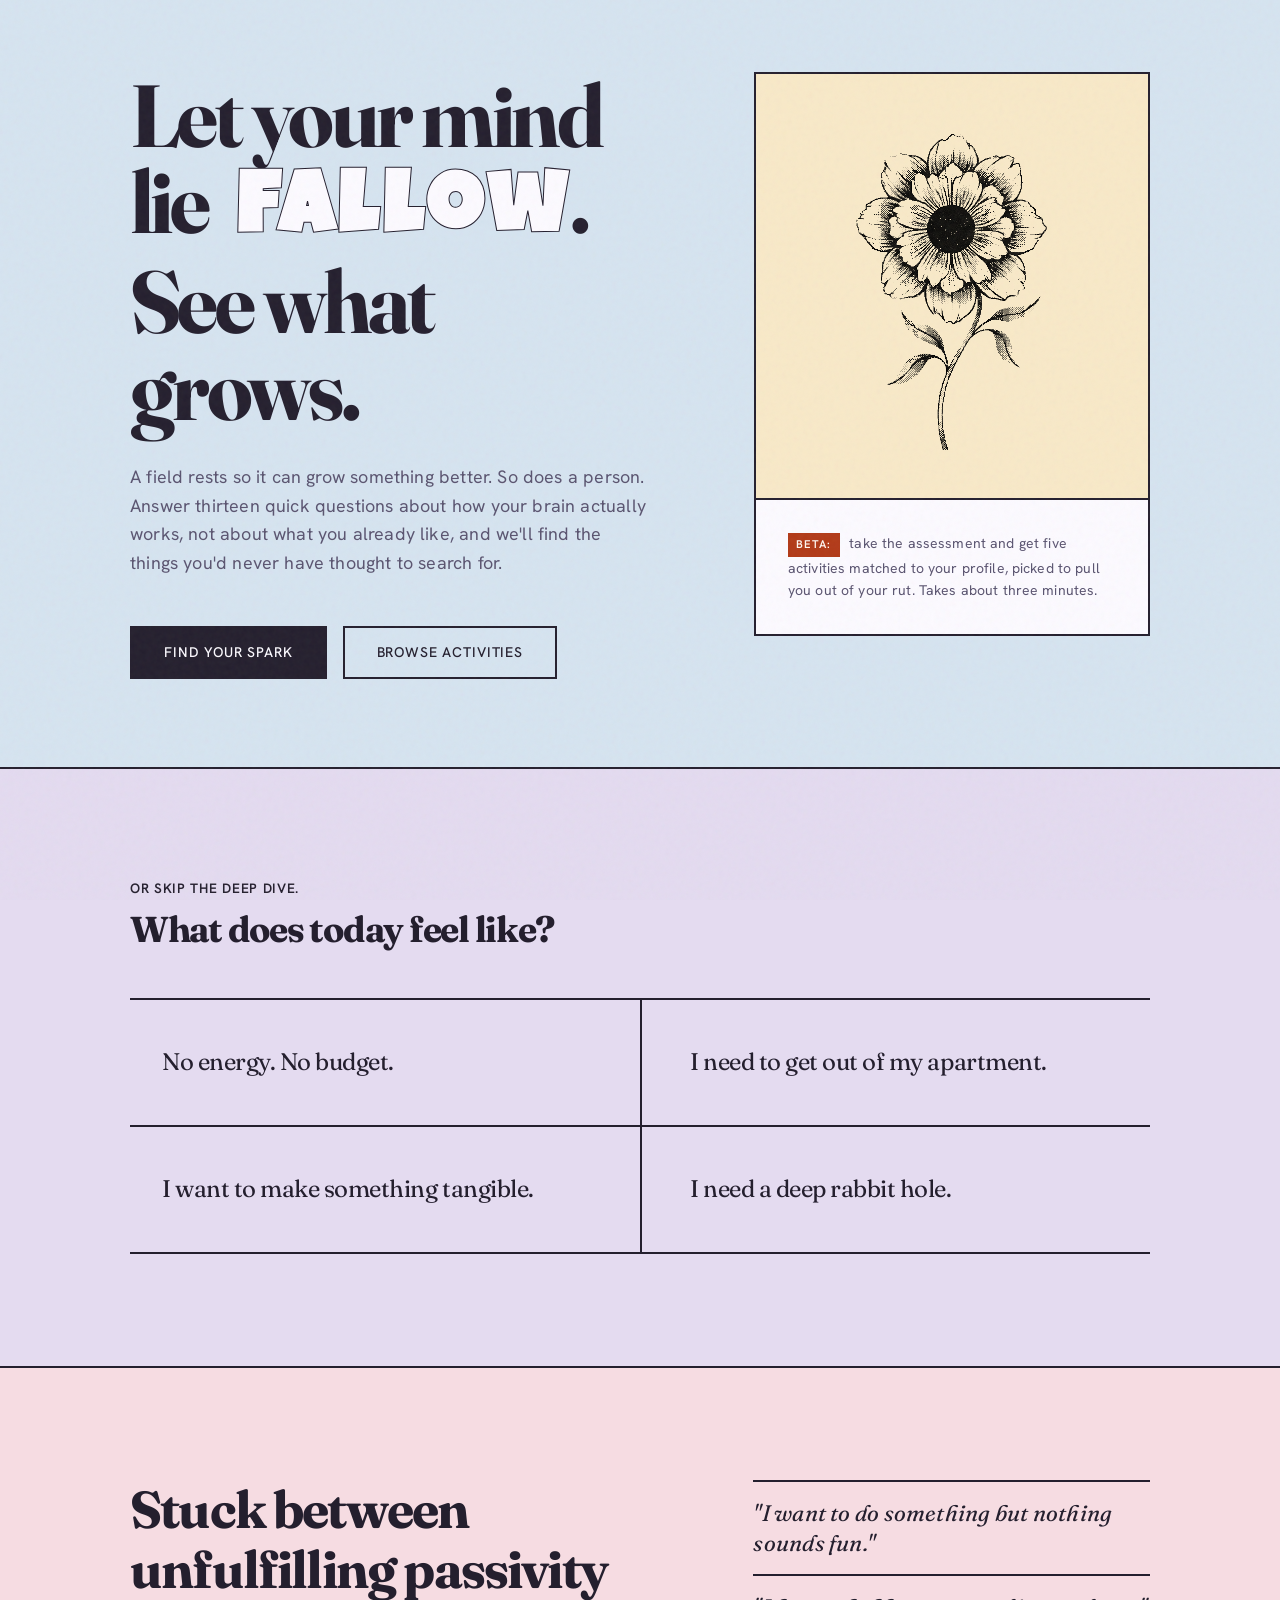
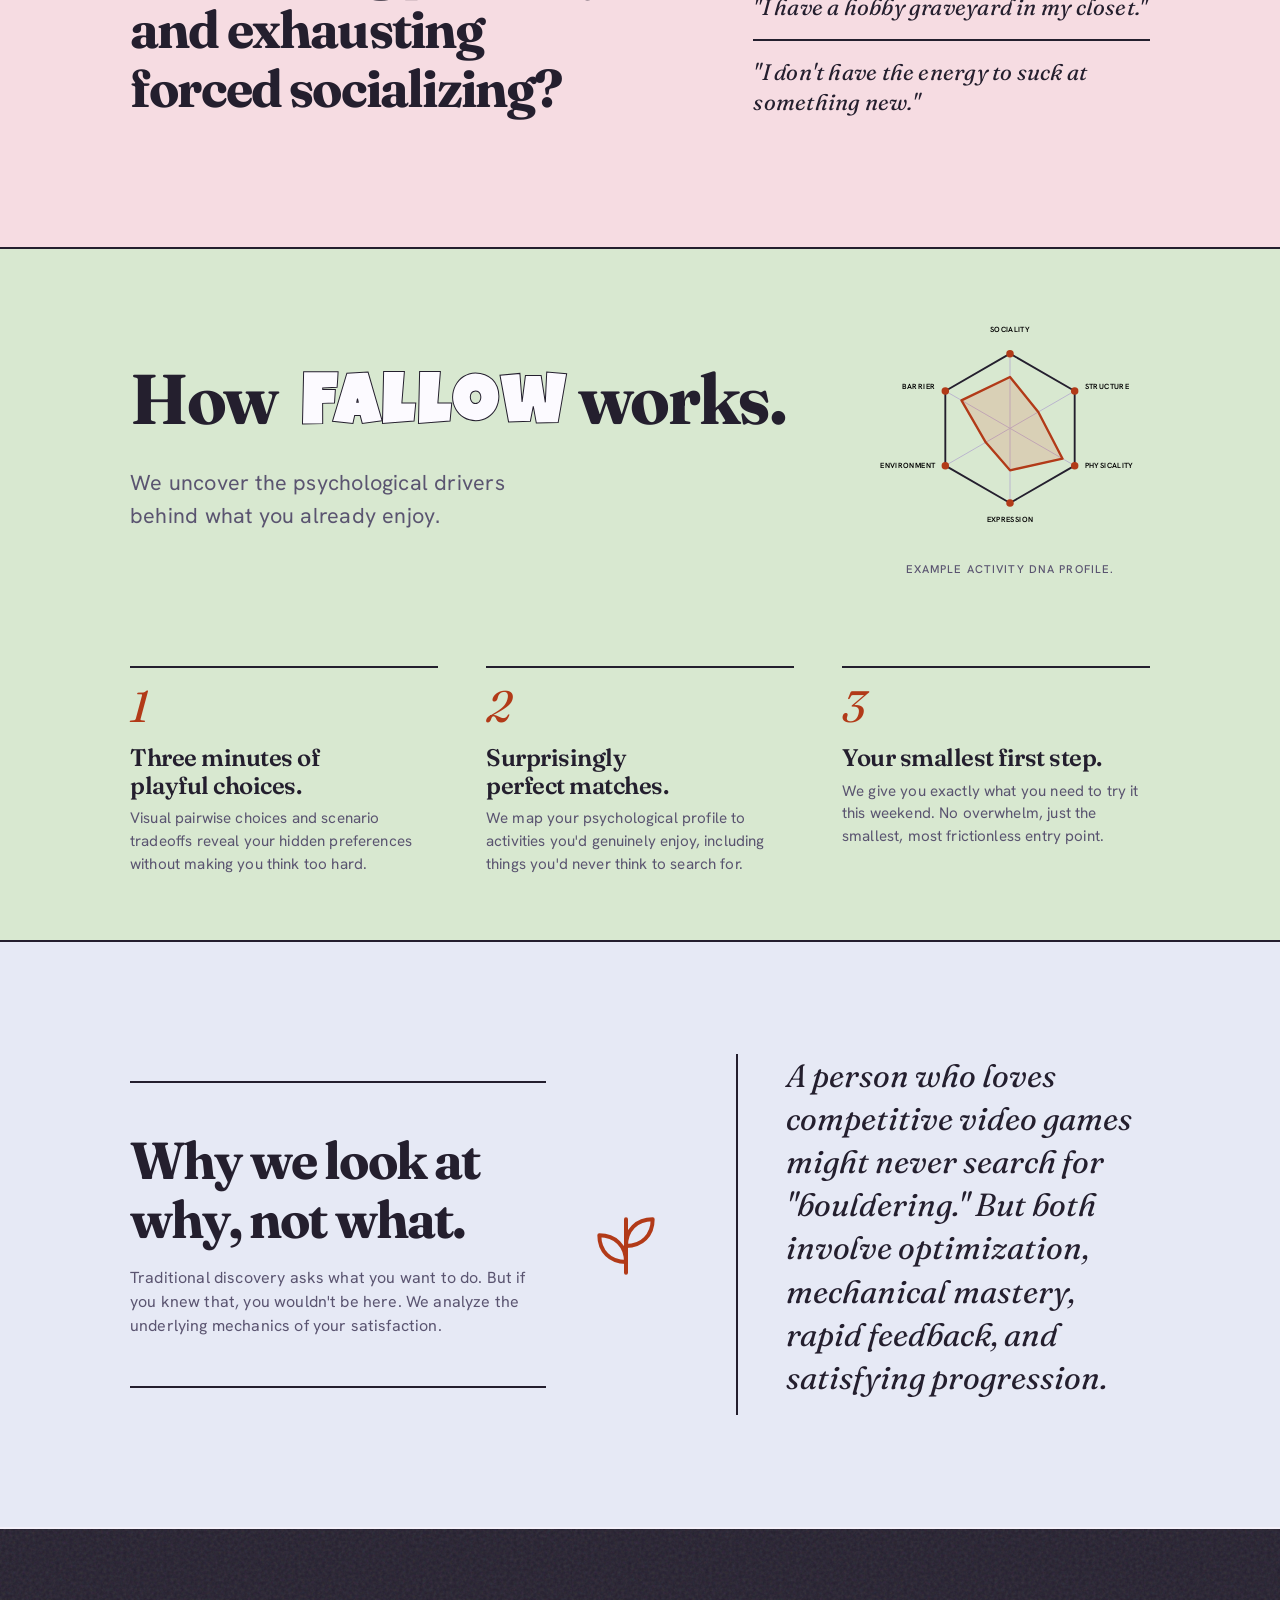
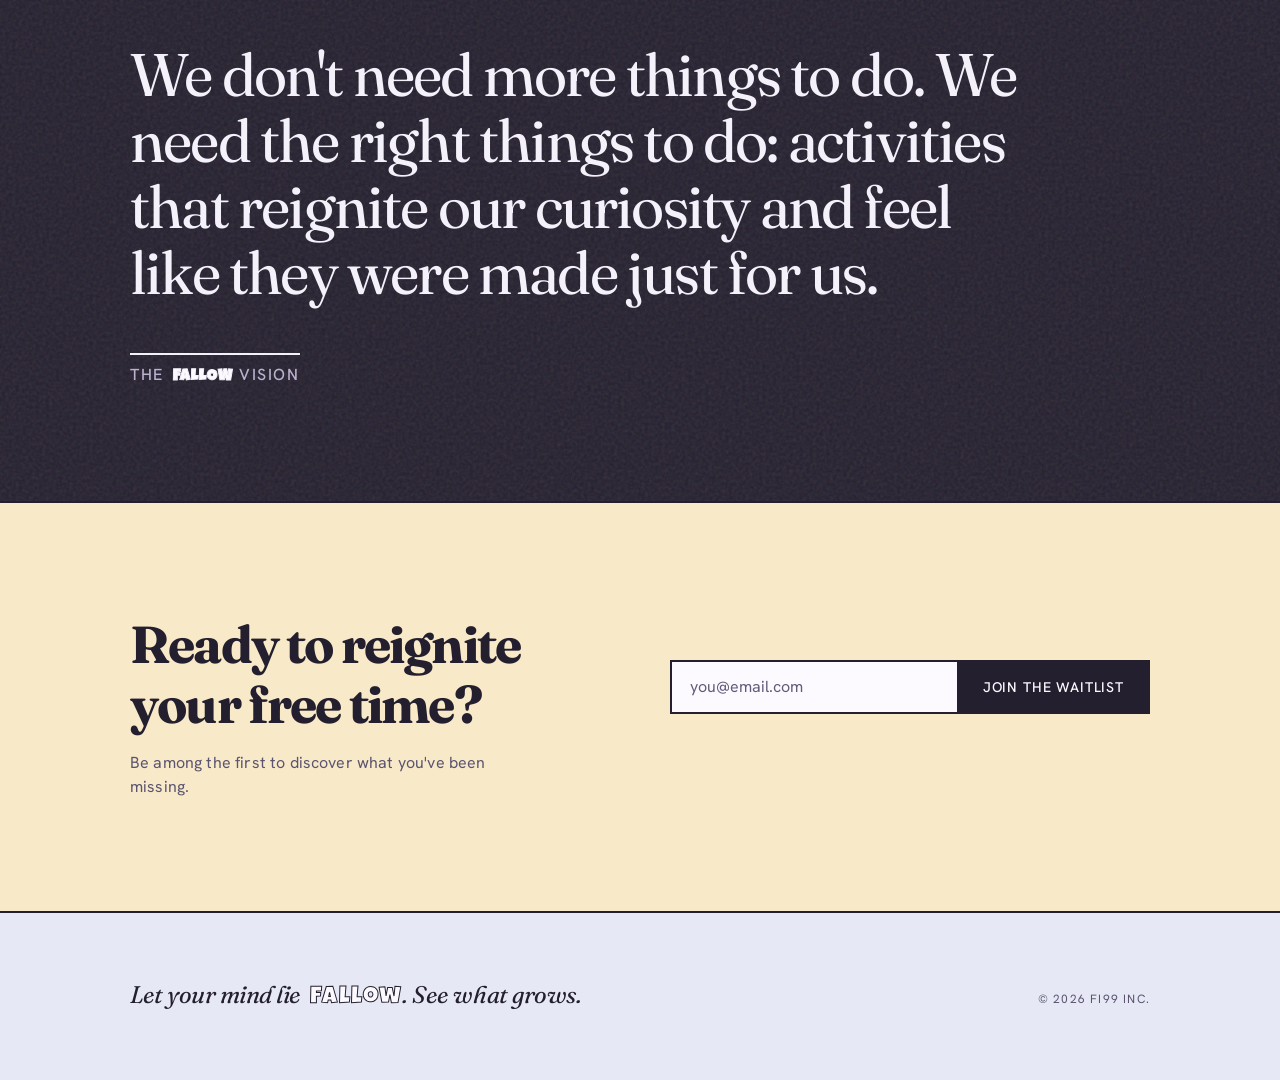
==== commit 6bf45a5f: "Add periods to all sentences and headings on the page" ====
--- a/index.html
+++ b/index.html
@@ -67,9 +67,9 @@
             </h2>
             <div class="vibe-grid fade-up">
                 <button class="vibe-card" data-vibe="low_energy">No energy. No budget.</button>
-                <button class="vibe-card" data-vibe="get_out">I need to get out of my apartment</button>
-                <button class="vibe-card" data-vibe="use_hands">I want to make something tangible</button>
-                <button class="vibe-card" data-vibe="rabbit_hole">I need a deep rabbit hole</button>
+                <button class="vibe-card" data-vibe="get_out">I need to get out of my apartment.</button>
+                <button class="vibe-card" data-vibe="use_hands">I want to make something tangible.</button>
+                <button class="vibe-card" data-vibe="rabbit_hole">I need a deep rabbit hole.</button>
             </div>
         </div>
     </section>
@@ -100,7 +100,7 @@
     <section class="band field-sprout section" id="how-it-works-section">
         <div class="container how-it-works-layout">
             <div class="section-head fade-up">
-                <h2>How <em class="brand-word">Fallow</em> works</h2>
+                <h2>How <em class="brand-word">Fallow</em> works.</h2>
                 <p class="text-muted">We uncover the psychological drivers behind what you already enjoy.</p>
             </div>
 
@@ -154,23 +154,23 @@
                         <circle cx="30.7" cy="60" r="4" tabindex="0"><title>Barrier: 75</title></circle>
                     </g>
                 </svg>
-                <figcaption>Example Activity DNA profile</figcaption>
+                <figcaption>Example Activity DNA profile.</figcaption>
             </figure>
 
             <ol class="steps-grid">
                 <li class="step-card fade-up">
                     <span class="step-number">1</span>
-                    <h3>Three minutes of playful choices</h3>
+                    <h3>Three minutes of playful choices.</h3>
                     <p>Visual pairwise choices and scenario tradeoffs reveal your hidden preferences without making you think too hard.</p>
                 </li>
                 <li class="step-card fade-up">
                     <span class="step-number">2</span>
-                    <h3>Surprisingly perfect matches</h3>
+                    <h3>Surprisingly perfect matches.</h3>
                     <p>We map your psychological profile to activities you'd genuinely enjoy, including things you'd never think to search for.</p>
                 </li>
                 <li class="step-card fade-up">
                     <span class="step-number">3</span>
-                    <h3>Your smallest first step</h3>
+                    <h3>Your smallest first step.</h3>
                     <p>We give you exactly what you need to try it this weekend. No overwhelm, just the smallest, most frictionless entry point.</p>
                 </li>
             </ol>
@@ -183,7 +183,7 @@
             <div class="difference-intro">
                 <div class="difference-bar" aria-hidden="true"></div>
                 <div class="section-head fade-up">
-                    <h2>Why we look at why, not what</h2>
+                    <h2>Why we look at why, not what.</h2>
                     <p class="text-muted">
                         Traditional discovery asks what you want to do. But if you knew that, you wouldn't be here. We analyze the underlying mechanics of your satisfaction.
                     </p>
--- a/index.css
+++ b/index.css
@@ -321,7 +321,7 @@
 @media (hover: hover) and (pointer: fine) {
   .vibe-card:hover {
     color: var(--color-primary-deep);
-    padding-left: var(--space-md);
+    padding-left: calc(var(--space-md) + var(--space-sm));
   }
   .vibe-card:nth-child(even):hover { padding-left: calc(var(--space-lg) + var(--space-sm)); }
 }
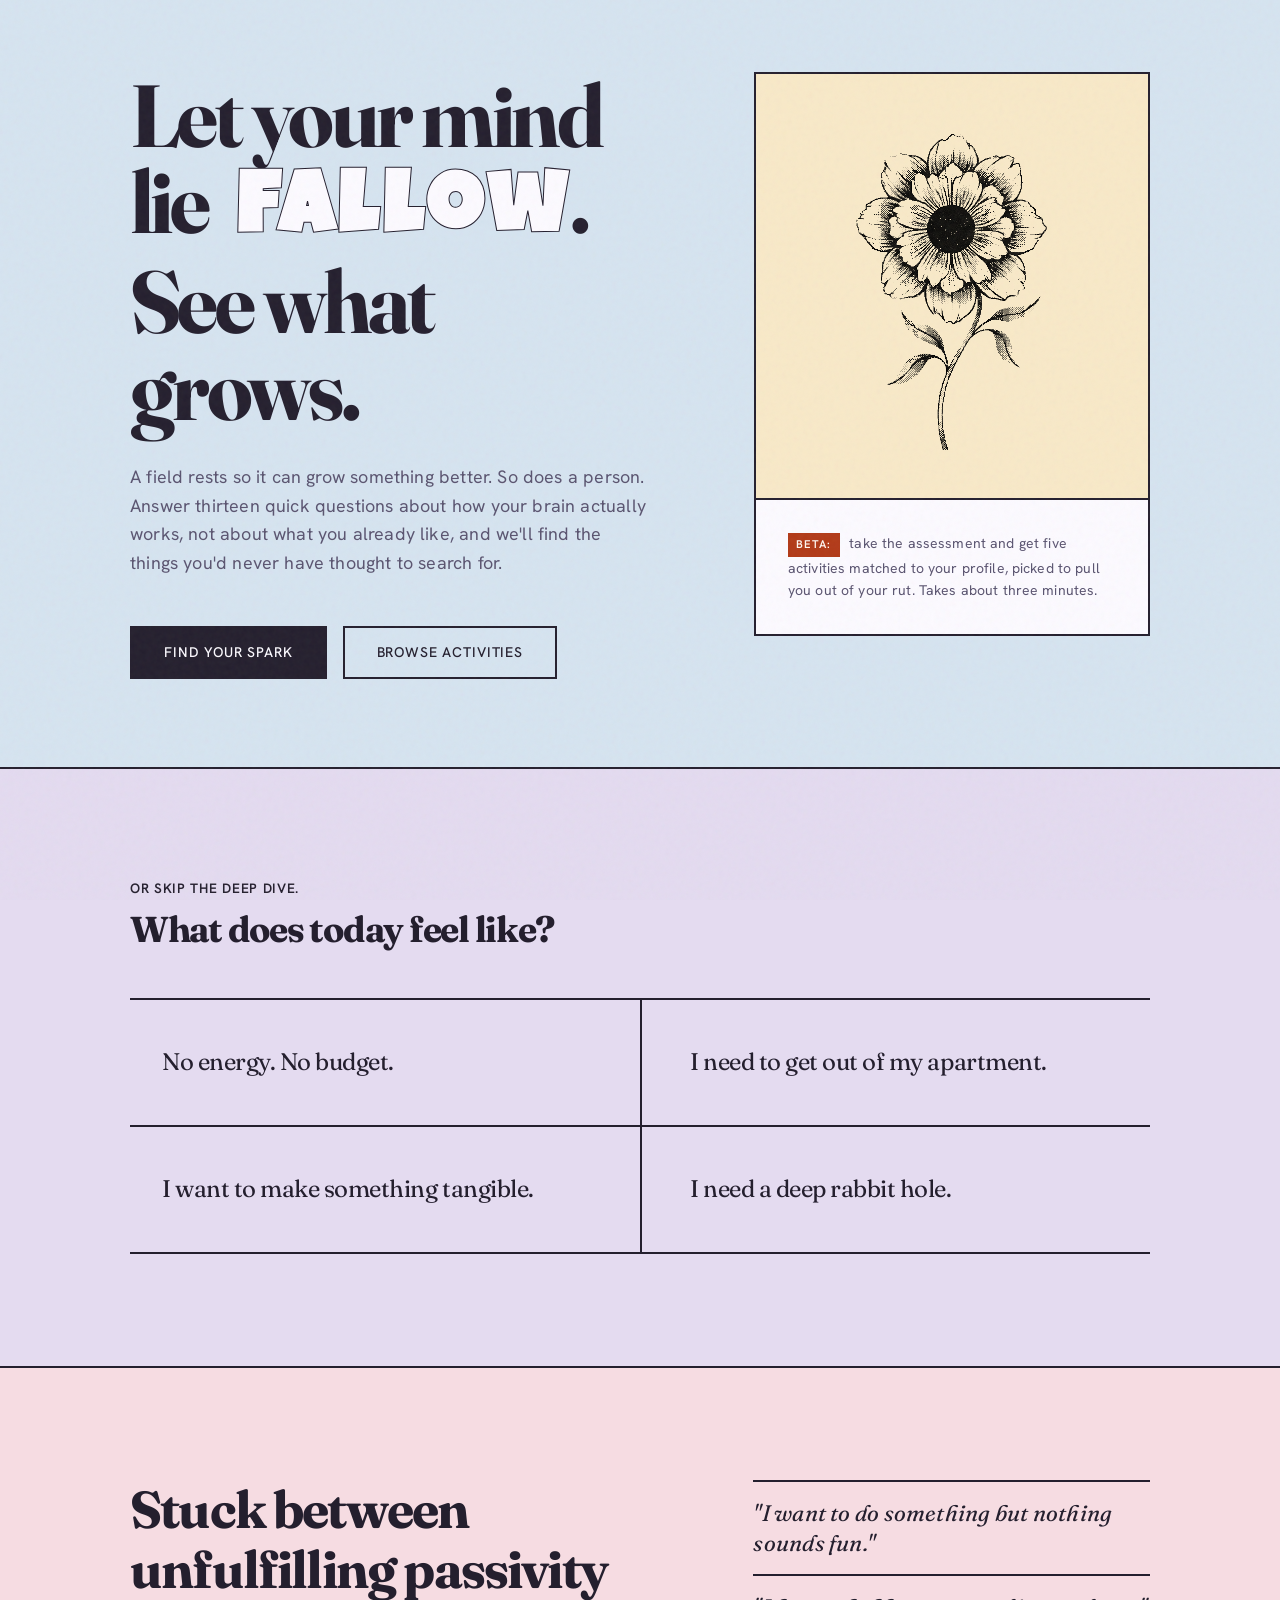
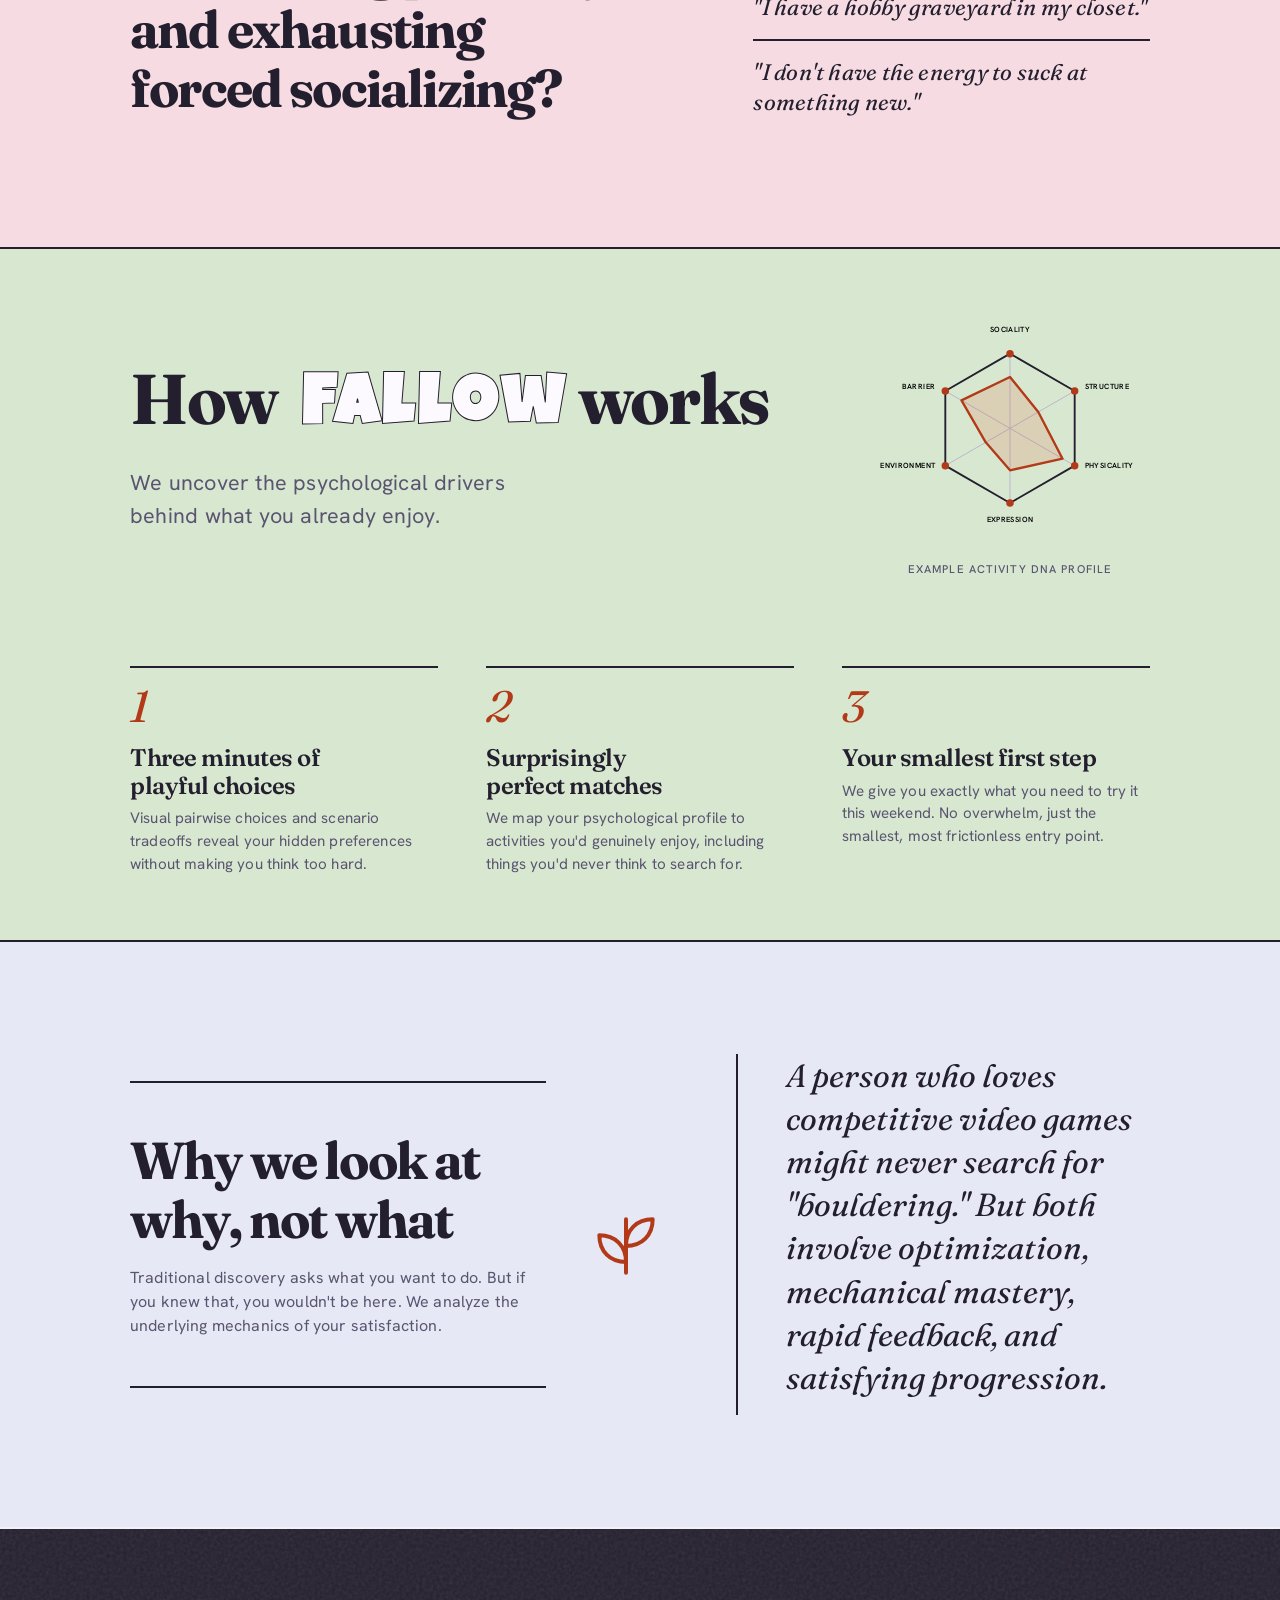
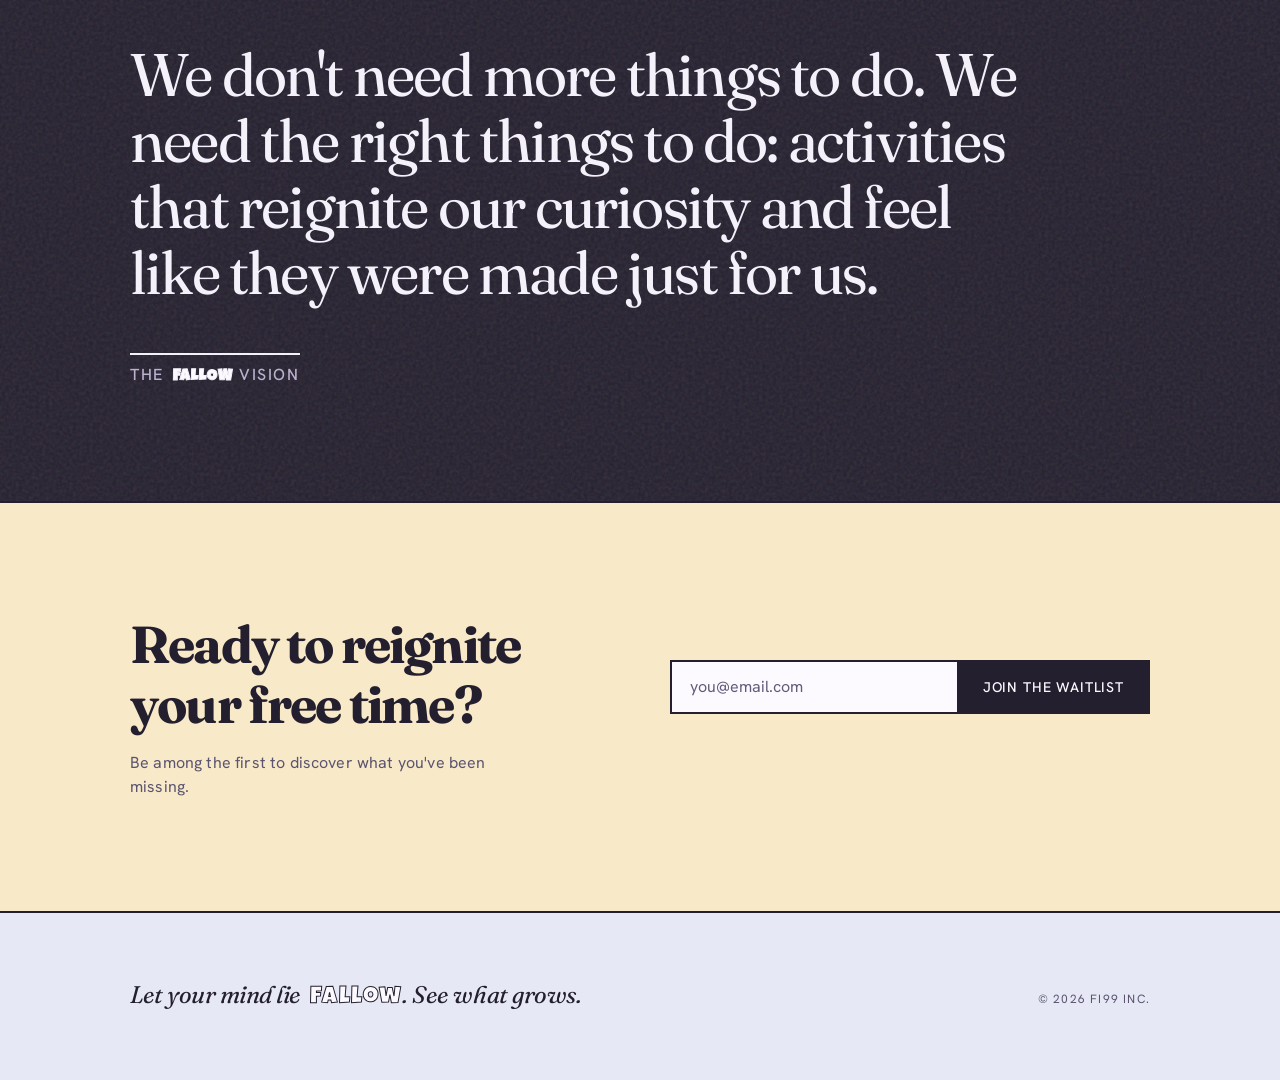
==== commit 3f0b5926: "Revert extra periods, keeping them only in the Quick Discover section" ====
--- a/index.html
+++ b/index.html
@@ -100,7 +100,7 @@
     <section class="band field-sprout section" id="how-it-works-section">
         <div class="container how-it-works-layout">
             <div class="section-head fade-up">
-                <h2>How <em class="brand-word">Fallow</em> works.</h2>
+                <h2>How <em class="brand-word">Fallow</em> works</h2>
                 <p class="text-muted">We uncover the psychological drivers behind what you already enjoy.</p>
             </div>
 
@@ -154,23 +154,23 @@
                         <circle cx="30.7" cy="60" r="4" tabindex="0"><title>Barrier: 75</title></circle>
                     </g>
                 </svg>
-                <figcaption>Example Activity DNA profile.</figcaption>
+                <figcaption>Example Activity DNA profile</figcaption>
             </figure>
 
             <ol class="steps-grid">
                 <li class="step-card fade-up">
                     <span class="step-number">1</span>
-                    <h3>Three minutes of playful choices.</h3>
+                    <h3>Three minutes of playful choices</h3>
                     <p>Visual pairwise choices and scenario tradeoffs reveal your hidden preferences without making you think too hard.</p>
                 </li>
                 <li class="step-card fade-up">
                     <span class="step-number">2</span>
-                    <h3>Surprisingly perfect matches.</h3>
+                    <h3>Surprisingly perfect matches</h3>
                     <p>We map your psychological profile to activities you'd genuinely enjoy, including things you'd never think to search for.</p>
                 </li>
                 <li class="step-card fade-up">
                     <span class="step-number">3</span>
-                    <h3>Your smallest first step.</h3>
+                    <h3>Your smallest first step</h3>
                     <p>We give you exactly what you need to try it this weekend. No overwhelm, just the smallest, most frictionless entry point.</p>
                 </li>
             </ol>
@@ -183,7 +183,7 @@
             <div class="difference-intro">
                 <div class="difference-bar" aria-hidden="true"></div>
                 <div class="section-head fade-up">
-                    <h2>Why we look at why, not what.</h2>
+                    <h2>Why we look at why, not what</h2>
                     <p class="text-muted">
                         Traditional discovery asks what you want to do. But if you knew that, you wouldn't be here. We analyze the underlying mechanics of your satisfaction.
                     </p>
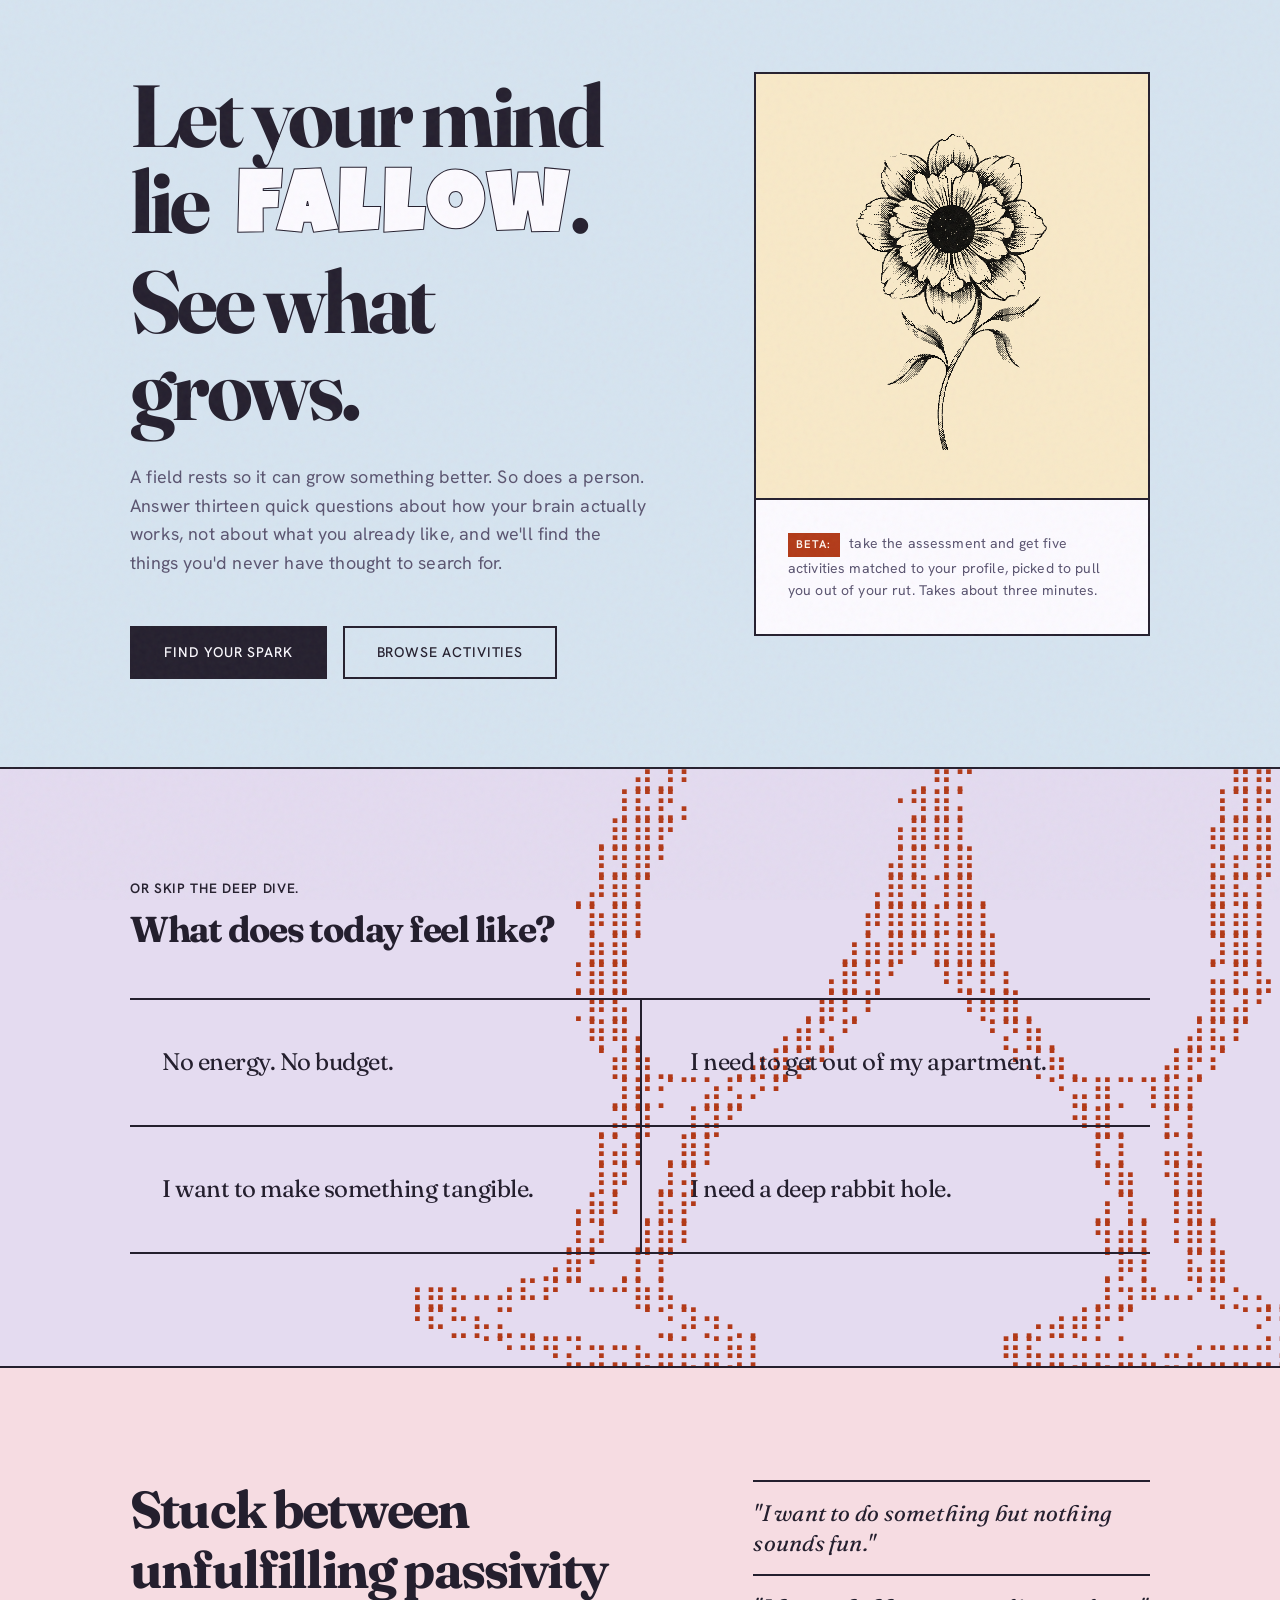
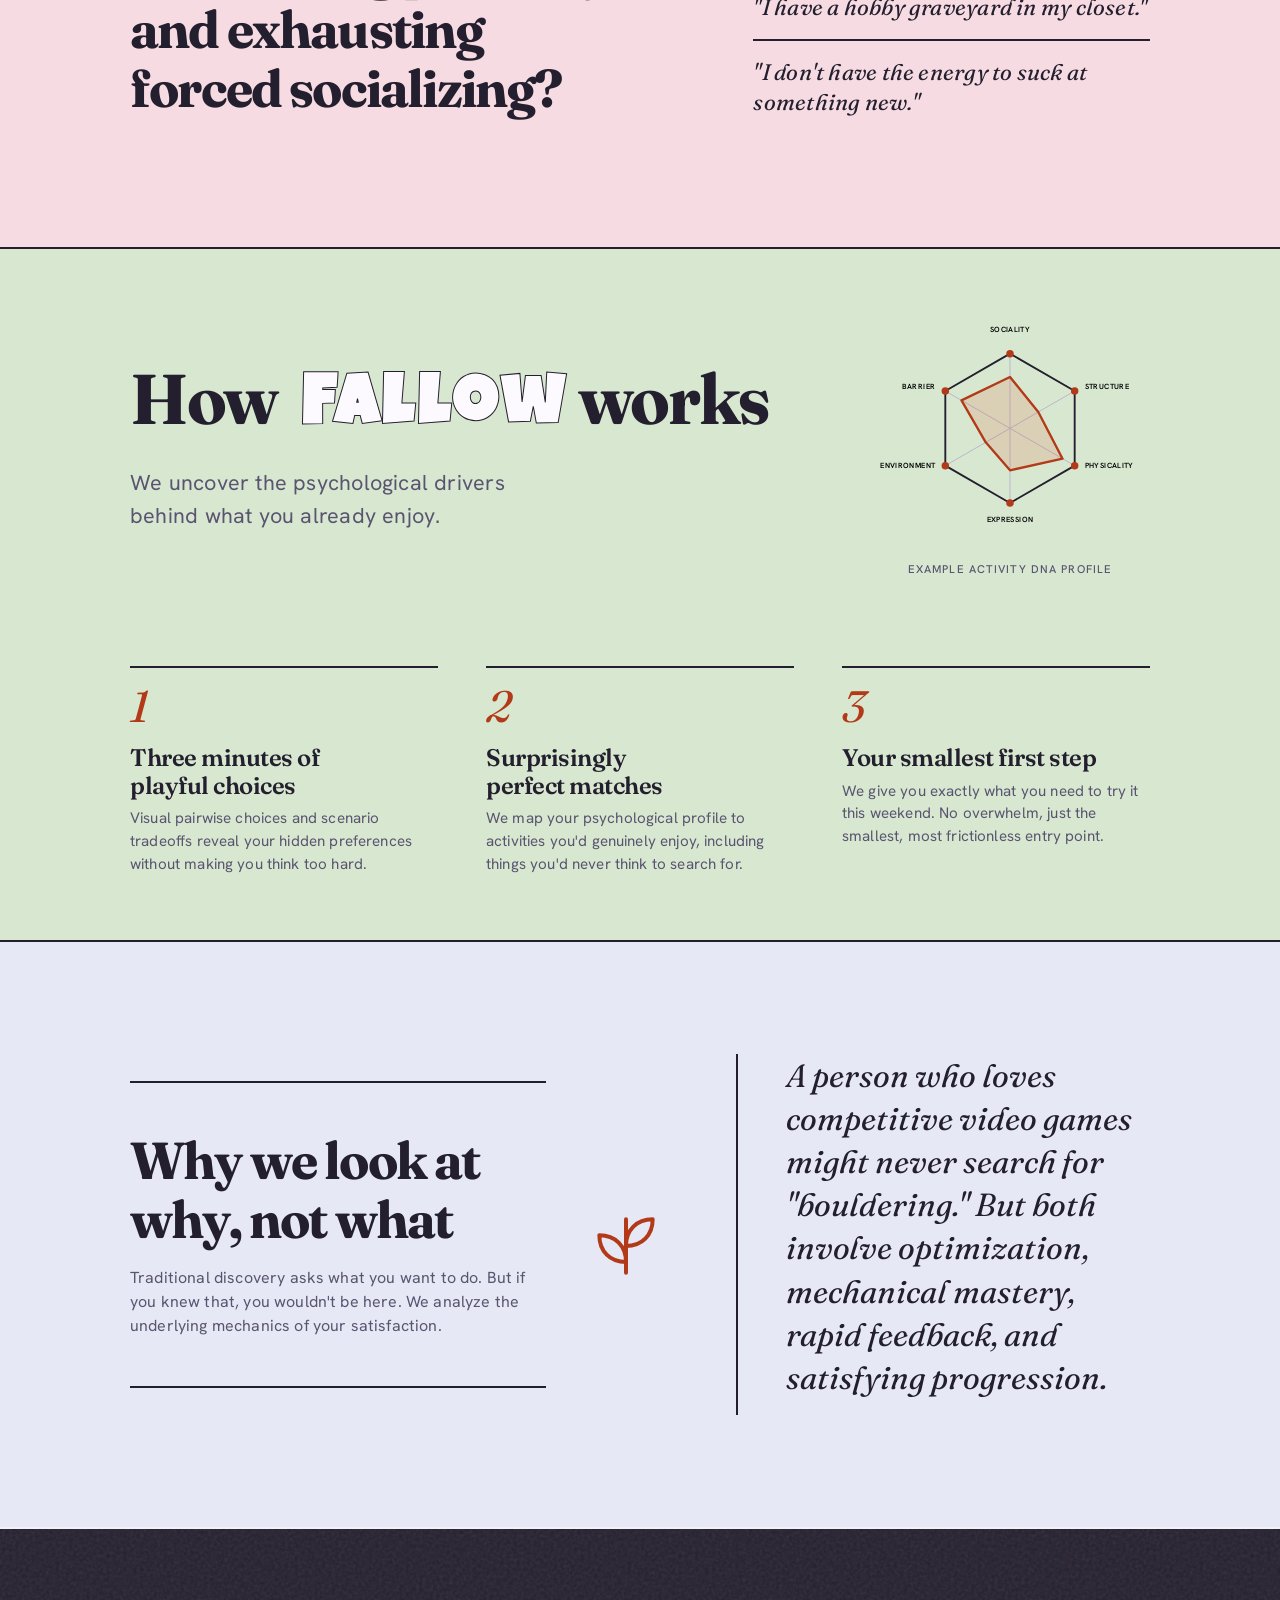
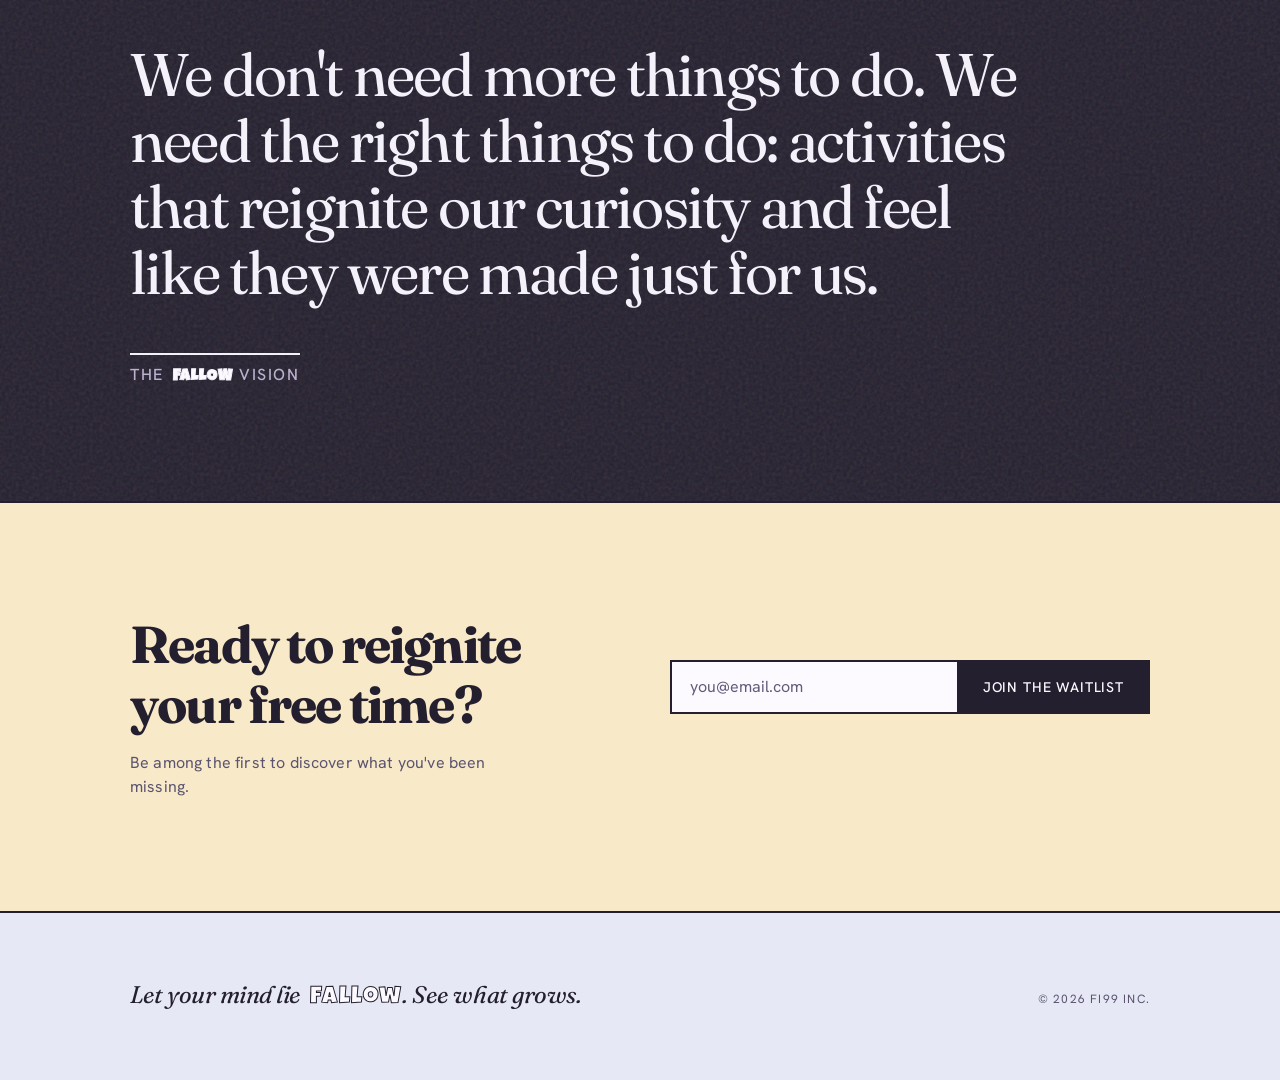
==== commit bf140d28: "Move ASCII art to top-right of lilac panel" ====
--- a/index.html
+++ b/index.html
@@ -61,7 +61,34 @@
     <!-- Quick Discover -->
     <section class="band field-lilac section" id="quick-discover-section">
         <div class="container">
-            <h2 class="section-lead fade-up">
+            <pre class="ascii-ornament fade-up" aria-hidden="true">
+⠀⠀⠀⠀⠀⠀⠀⠀⠀⠀⠀⢠⣮⣽⢖⡦⣄⣀⠀⠀⠀⠀⠀⢀⣄⣠⢤⣠⣖⡤⠤⣯⠯⣭⣵⣄⠀⠀⠀⠀⠀
+⠀⠀⠀⠀⠀⠀⠀⠀⠀⠀⢀⣾⡾⠈⠁⠈⠛⠒⠯⠵⣶⣶⢶⣟⠙⠚⠉⠉⠀⠉⠁⠀⠀⠀⢿⣼⡆⠀⠀⠀⠀
+⠀⠀⠀⠀⠀⠀⠀⠀⠀⠀⣼⣱⠇⠀⠀⠀⠀⠀⠀⠀⠀⠈⢉⢿⡓⠀⠀⠀⠀⠀⠀⠀⠀⠀⠀⠀⣿⡿⠁⠀⠀
+⠀⠀⠀⠀⠀⠀⠀⠀⠀⢸⣯⣟⡄⠀⠀⠀⠀⠀⠀⠀⠀⠐⣻⣿⡅⠀⠀⠀⠀⠀⠀⠀⠀⠀⠀⢸⣹⣟⠀⠀⠀
+⠀⠀⠀⠀⠀⠀⠀⠀⢀⣿⣿⡟⠀⠀⠀⠀⠀⠀⠀⠀⠀⢰⣿⣿⡇⠀⠀⠀⠀⠀⠀⠀⠀⠀⠀⣾⢿⣿⠀⠀⠀
+⠀⠀⠀⠀⠀⠀⠀⠀⢸⣻⣿⠃⠀⠀⠀⠀⠀⠀⠀⠀⠀⣼⡿⢸⣿⠀⠀⠀⠀⠀⠀⠀⠀⠀⠀⡼⣞⣿⠀⠀⠀
+⠀⠀⠀⠀⠀⠀⠀⢀⡼⣿⡏⠀⠀⠀⠀⠀⠀⠀⠀⠀⢠⣿⣻⢹⣿⡀⠀⠀⠀⠀⠀⠀⠀⠀⠀⣿⣯⡇⠀⠀⠀
+⠀⠀⠀⠀⠀⠀⠀⠈⡷⣿⡇⠀⠀⠀⠀⠀⠀⠀⠀⠀⡾⣿⣿⣯⣿⡇⠀⠀⠀⠀⠀⠀⠀⠀⠀⣿⣾⡇⠀⠀⠀
+⠀⠀⠀⠀⠀⠀⠀⠀⣷⣿⠁⠀⠀⠀⠀⠀⠀⠀⠀⣰⣷⣿⠟⣷⣿⣿⠀⠀⠀⠀⠀⠀⠀⠀⠀⣹⣿⡇⠀⠀⠀
+⠀⠀⠀⠀⠀⠀⠀⢘⣿⣿⠀⠀⠀⠀⠀⠀⠀⠀⢠⣿⢳⠃⠀⠹⣟⣟⡆⠀⠀⠀⠀⠀⠀⠀⠀⣥⣟⣧⠀⠀⠀
+⠀⠀⠀⠀⠀⠀⠀⢈⡿⣯⠀⠀⠀⠀⠀⠀⠀⢀⣾⢏⠏⠀⠀⠀⠸⡾⣿⡀⠀⠀⠀⠀⠀⠀⢀⣿⣽⠃⠀⠀⠀
+⠀⠀⠀⠀⠀⠀⠀⠀⢿⢿⡄⠀⠀⠀⠀⠀⢠⣾⣣⠋⠀⠀⠀⠀⠀⠘⡝⣷⡀⠀⠀⠀⠀⠀⣼⣯⠏⠀⠀⠀⠀
+⠀⠀⠀⠀⠀⠀⠀⠀⠈⣾⢷⣀⠀⠀⢀⣴⣿⡵⠋⠀⠀⠀⠀⠀⠀⠀⠘⢌⢷⡀⠀⠀⠀⣼⢟⠎⠀⠀⠀⠀⠀
+⠀⠀⠀⠀⠀⠀⠀⠀⠀⣸⣟⡊⠉⣵⣫⠕⠋⠀⠀⠀⠀⠀⠀⠀⠀⠀⠀⠀⠑⣭⢿⡉⢹⣷⡏⠀⠀⠀⠀⠀⠀
+⠀⠀⠀⠀⠀⠀⠀⠀⢀⡽⣽⠀⢸⣽⠋⠀⠀⠀⠀⠀⠀⠀⠀⠀⠀⠀⠀⠀⠀⠺⣿⡀⠀⣏⡇⠀⠀⠀⠀⠀⠀
+⠀⠀⠀⠀⠀⠀⠀⠀⢸⣵⡇⢀⣿⡇⠀⠀⠀⠀⠀⠀⠀⠀⠀⠀⠀⠀⠀⠀⠀⠀⡏⡇⠀⣥⡧⠀⠀⠀⠀⠀⠀
+⠀⠀⠀⠀⠀⠀⠀⠀⢸⡾⠀⣸⢽⠀⠀⠀⠀⠀⠀⠀⠀⠀⠀⠀⠀⠀⠀⠀⠀⠀⠹⣷⠀⢺⣿⠀⠀⠀⠀⠀⠀
+⠀⠀⠀⠀⠀⠀⠀⢠⣷⠇⢀⣯⡟⠀⠀⠀⠀⠀⠀⠀⠀⠀⠀⠀⠀⠀⠀⠀⠀⠀⣰⢹⡀⢸⣿⡀⠀⠀⠀⠀⠀
+⠀⠀⠀⠀⠀⠀⠀⣸⡼⠀⣸⣷⠇⠀⠀⠀⠀⠀⠀⠀⠀⠀⠀⠀⠀⠀⠀⠀⠀⠀⢻⣾⡇⠰⣿⡇⠀⠀⠀⠀⠀
+⠀⠀⠀⠀⠀⠀⣠⣿⠃⢀⡏⡏⠀⠀⠀⠀⠀⠀⠀⠀⠀⠀⠀⠀⠀⠀⠀⠀⠀⠀⢈⡷⡇⠀⣯⣿⠀⠀⠀⠀⠀
+⢰⣶⠦⠤⠴⠯⠞⠉⠒⠚⣷⢧⡀⠀⠀⠀⠀⠀⠀⠀⠀⠀⠀⠀⠀⠀⠀⠀⠀⠀⣸⣲⠷⠤⠜⢯⡢⢄⣀⣀⡀
+⠘⠯⣓⡦⣍⣀⠀⠀⠀⠀⠈⣑⠽⡲⢄⡀⠀⠀⠀⠀⠀⠀⠀⠀⠀⠀⢀⡠⣴⡾⠗⠋⠀⠀⠀⠀⠈⠝⠛⢛⣿
+⠀⠀⠀⠈⠑⠚⠻⣝⣲⣒⡦⣬⡥⣬⢷⡇⠀⠀⠀⠀⠀⠀⠀⠀⠀⠀⢿⣯⣤⢬⡥⣥⣄⠤⣔⣒⣒⣚⡽⠯⠞
+⠀⠀⠀⠀⠀⠀⠀⠀⠀⠀⠈⠉⠉⠉⠉⠀⠀⠀⠀⠀⠀⠀⠀⠀⠀⠀⠀⠀⠉⠉⠉⠉⠁⠉⠀⠀⠀⠀⠀⠀⠀
+</pre>
+            <div class="quick-discover-content" style="position: relative; z-index: 10;">
+                <h2 class="section-lead fade-up">
                 <span style="font-family: var(--font-body); font-size: 0.85rem; text-transform: uppercase; letter-spacing: 0.05em; display: block; margin-bottom: 0.75rem; color: var(--color-text-main); font-weight: 600;">Or skip the deep dive.</span>
                 What does today feel like?
             </h2>
@@ -70,6 +97,7 @@
                 <button class="vibe-card" data-vibe="get_out">I need to get out of my apartment.</button>
                 <button class="vibe-card" data-vibe="use_hands">I want to make something tangible.</button>
                 <button class="vibe-card" data-vibe="rabbit_hole">I need a deep rabbit hole.</button>
+            </div>
             </div>
         </div>
     </section>
--- a/index.css
+++ b/index.css
@@ -808,3 +808,26 @@
   letter-spacing: 0.1em;
   color: var(--color-text-muted);
 }
+
+
+/* ASCII art ornament */
+#quick-discover-section {
+  position: relative;
+  overflow: hidden;
+}
+
+.ascii-ornament {
+  position: absolute;
+  top: -4rem;
+  right: -4rem;
+  font-family: "Courier New", Courier, monospace;
+  font-size: 2rem;
+  line-height: 0.9;
+  color: var(--color-primary-deep);
+  opacity: 0.06;
+  pointer-events: none;
+  z-index: 0;
+  transform: rotate(15deg);
+  user-select: none;
+}
+
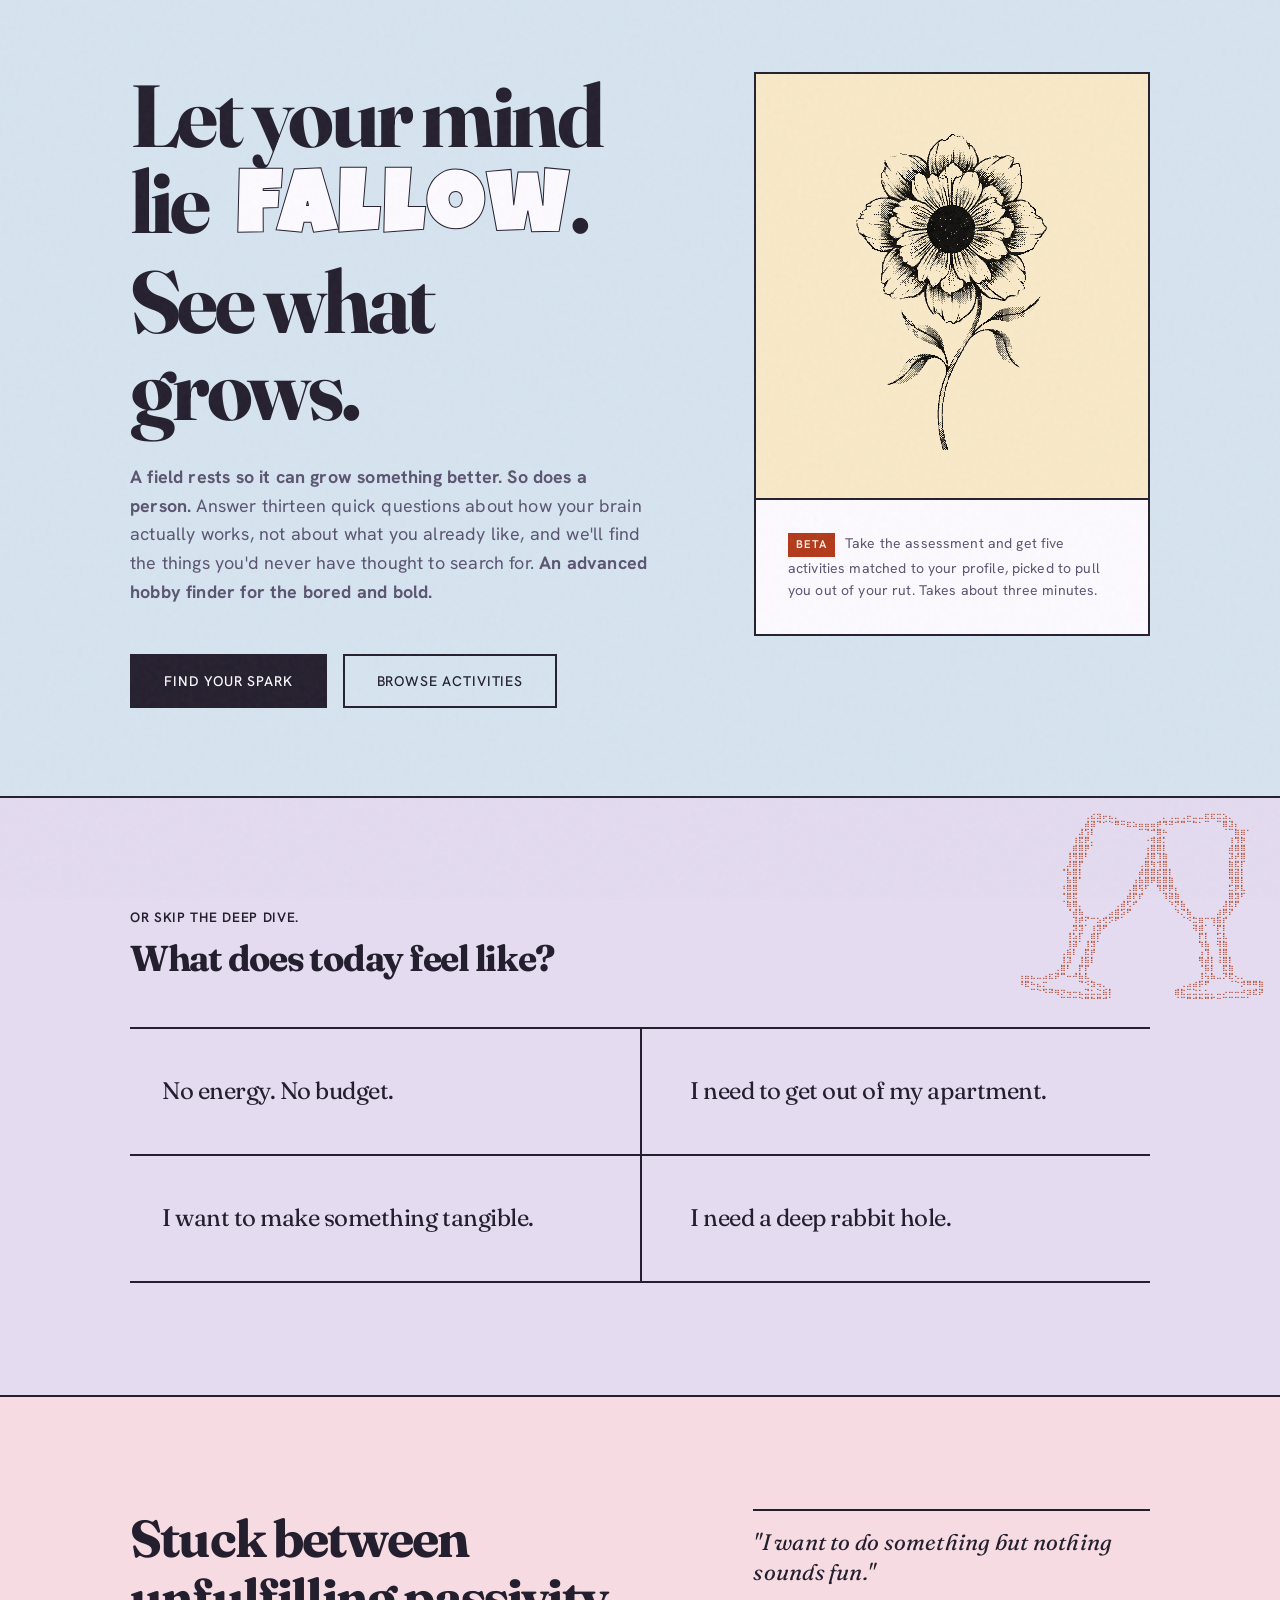
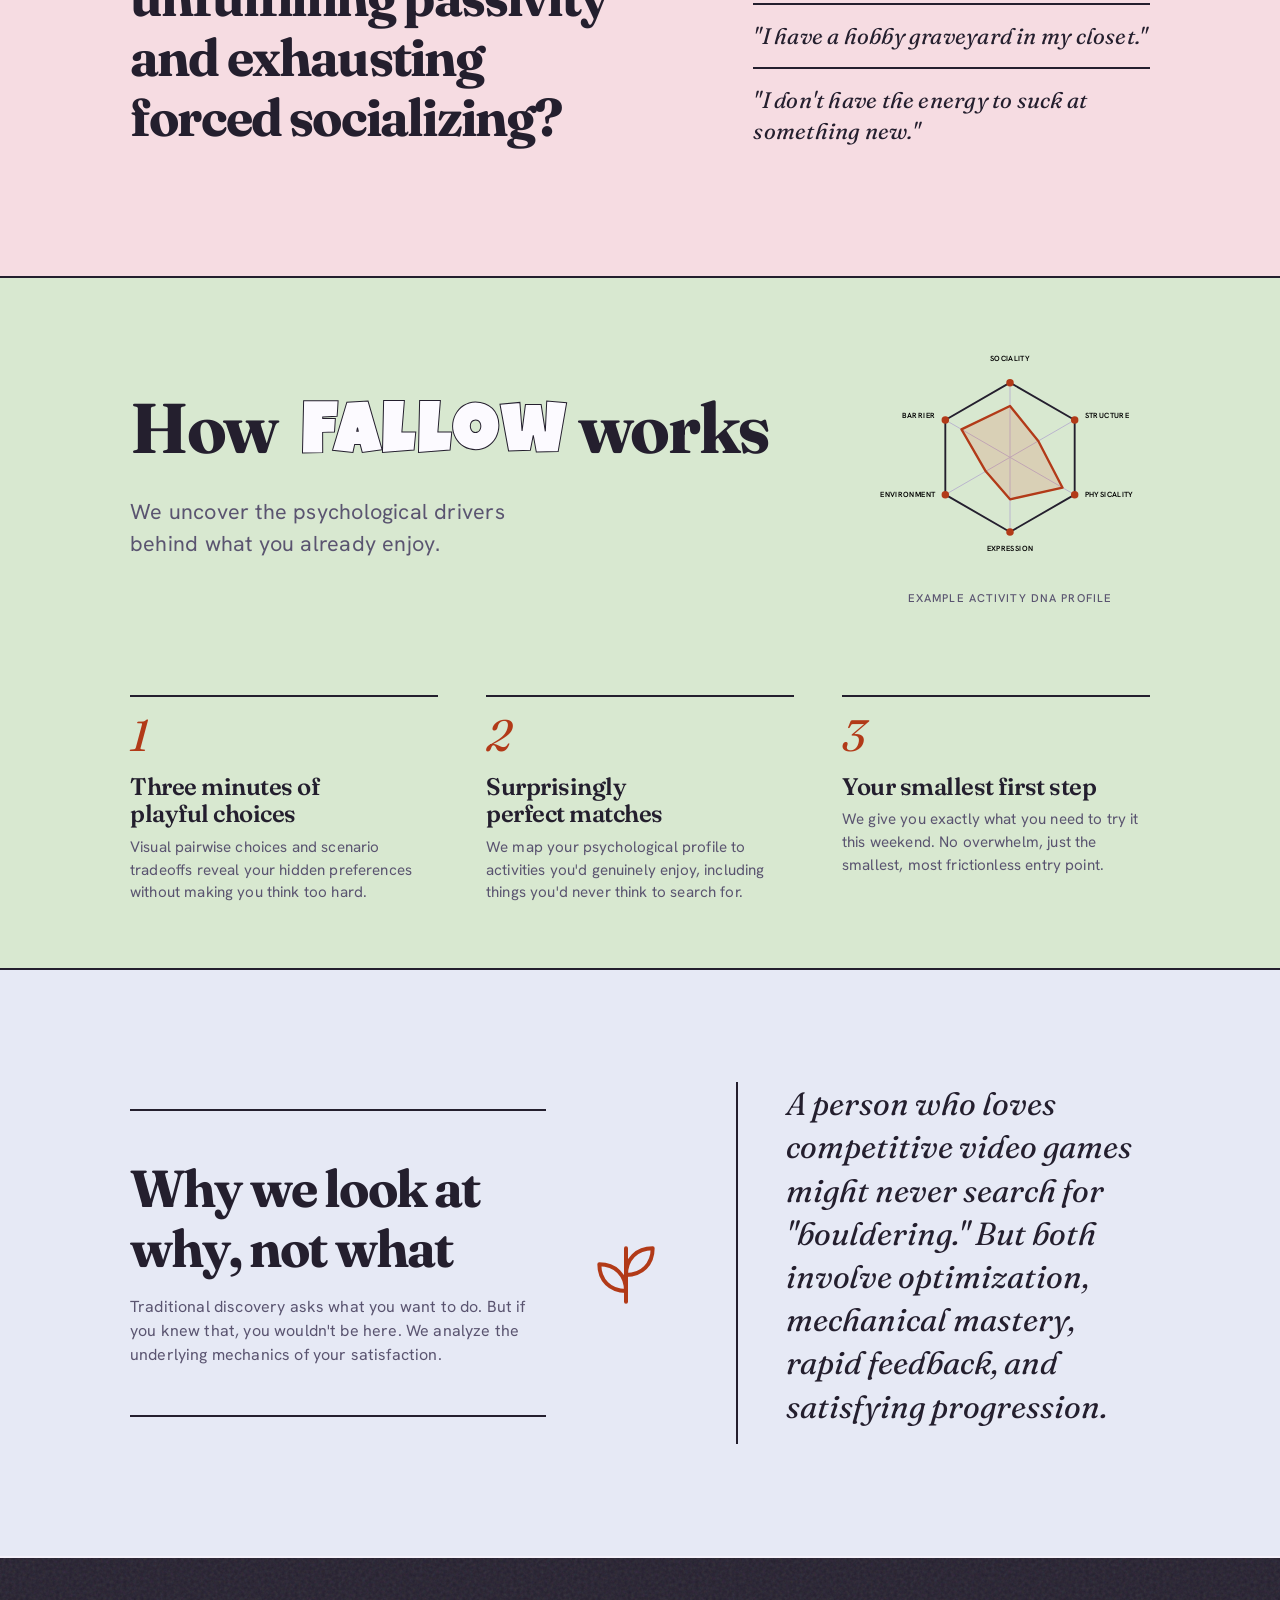
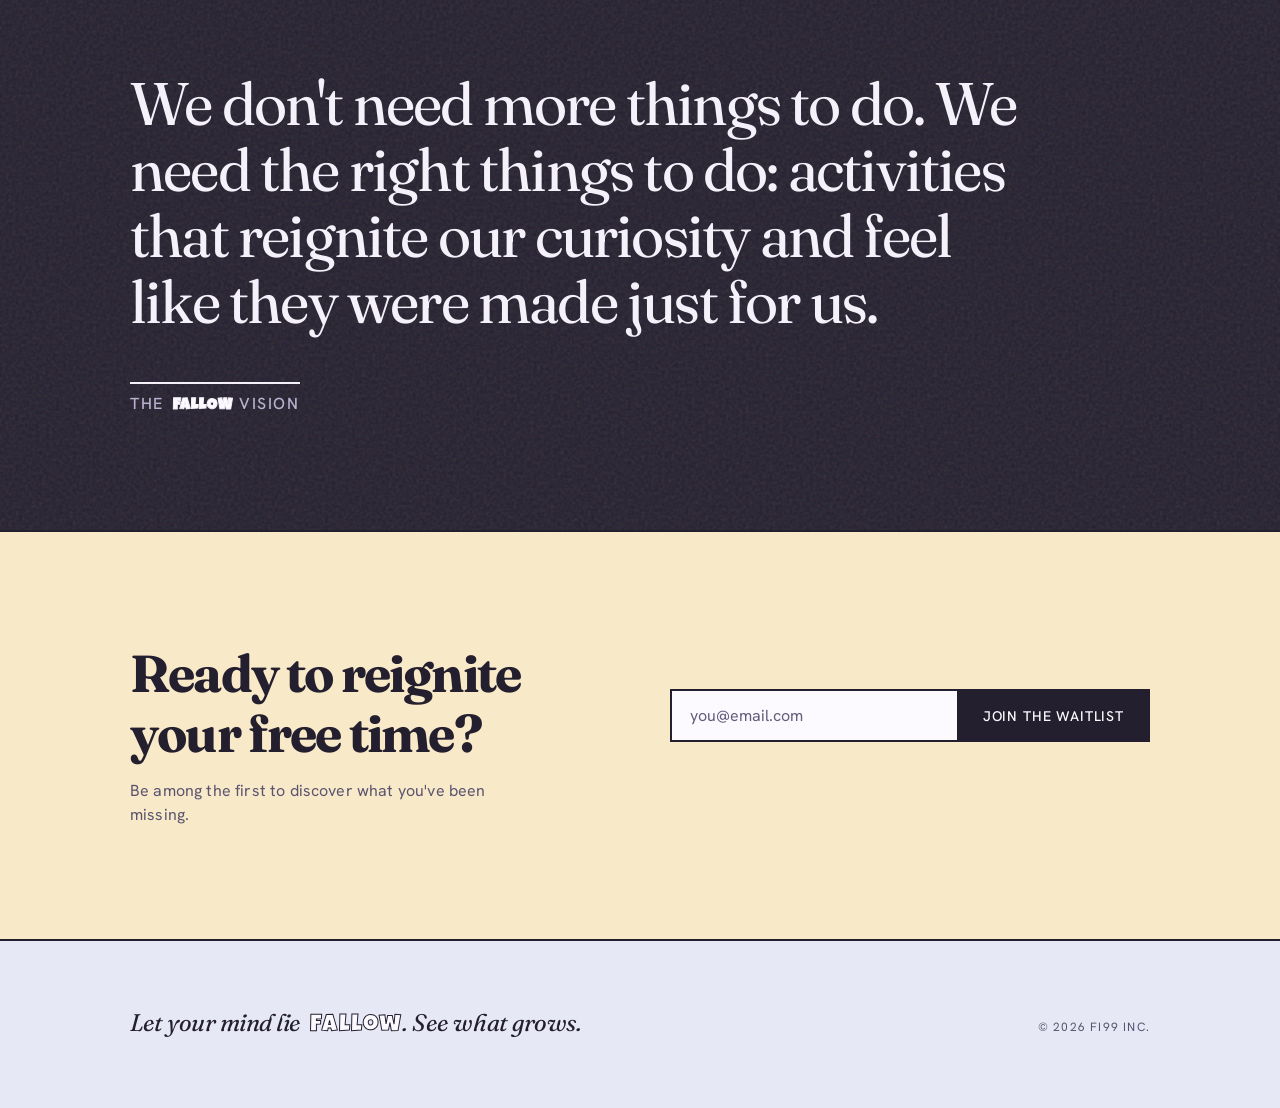
==== commit 7f60671f: "Update hero section copy and formatting" ====
--- a/index.html
+++ b/index.html
@@ -35,10 +35,10 @@
                     <span class="hero-grow">See what grows.</span>
                 </h1>
                 <p class="hero-subhead">
-                    A field rests so it can grow something better. So does a person.
-                    Answer thirteen quick questions about how your brain actually works,
-                    not about what you already like, and we'll find the things
-                    you'd never have thought to search for.
+                    <b>A field rests so it can grow something better. So does a person.</b> 
+                    Answer thirteen quick questions about how your brain actually works, 
+                    not about what you already like, and we'll find the things you'd 
+                    never have thought to search for. <b>An advanced hobby finder for the bored and bold.</b>
                 </p>
                 <div class="hero-actions">
                     <a href="onboarding.html" class="btn btn-primary" id="hero-cta-primary">Find Your Spark</a>
@@ -49,7 +49,7 @@
                         <img src="flower.png" alt="" class="hero-card-img">
                     </div>
                     <p class="hero-note">
-                        <b>Beta:</b> take the assessment and get five activities
+                        <b>BETA</b> Take the assessment and get five activities
                         matched to your profile, picked to pull you out of your rut.
                         Takes about three minutes.
                     </p>
--- a/index.css
+++ b/index.css
@@ -818,16 +818,16 @@
 
 .ascii-ornament {
   position: absolute;
-  top: -4rem;
-  right: -4rem;
+  top: 1rem;
+  right: 1rem;
   font-family: "Courier New", Courier, monospace;
-  font-size: 2rem;
-  line-height: 0.9;
+  font-size: 8px;
+  line-height: 1;
   color: var(--color-primary-deep);
-  opacity: 0.06;
+  opacity: 0.15;
   pointer-events: none;
   z-index: 0;
-  transform: rotate(15deg);
+  transform: rotate(5deg);
   user-select: none;
 }
 
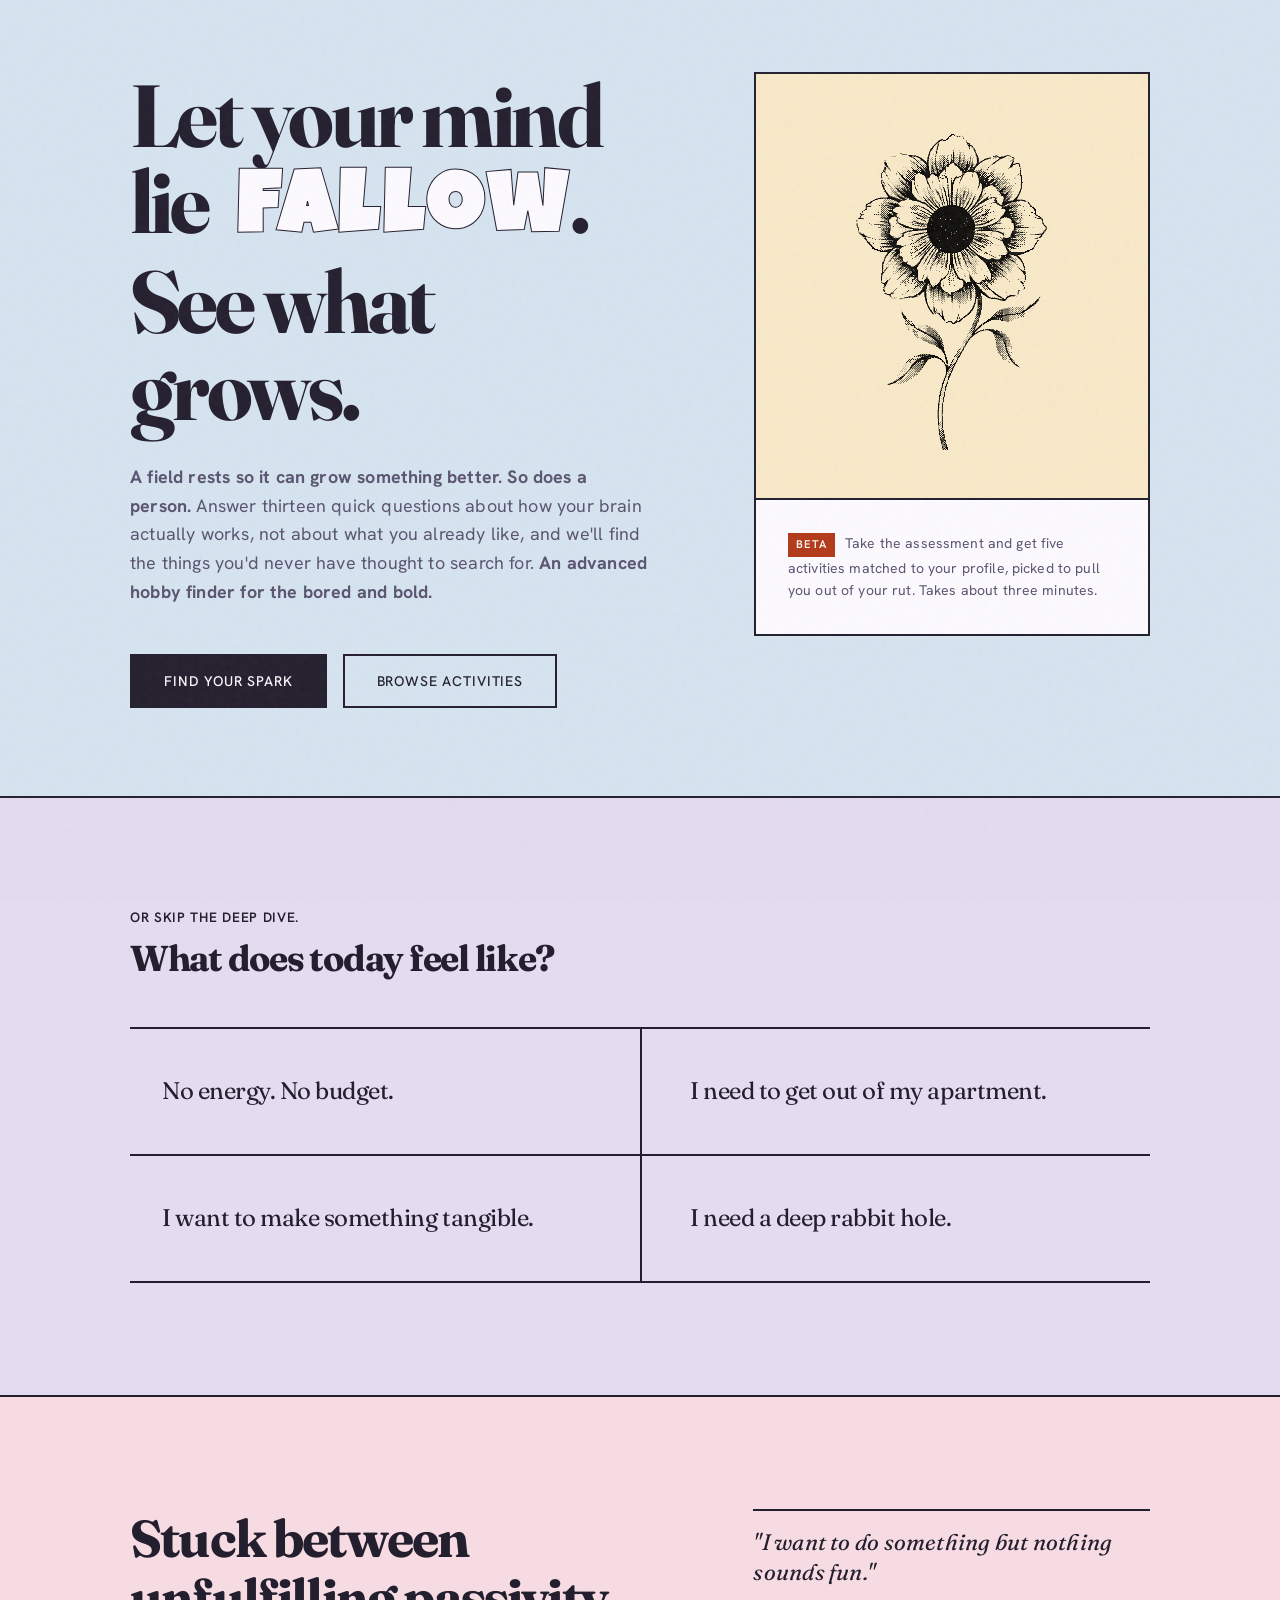
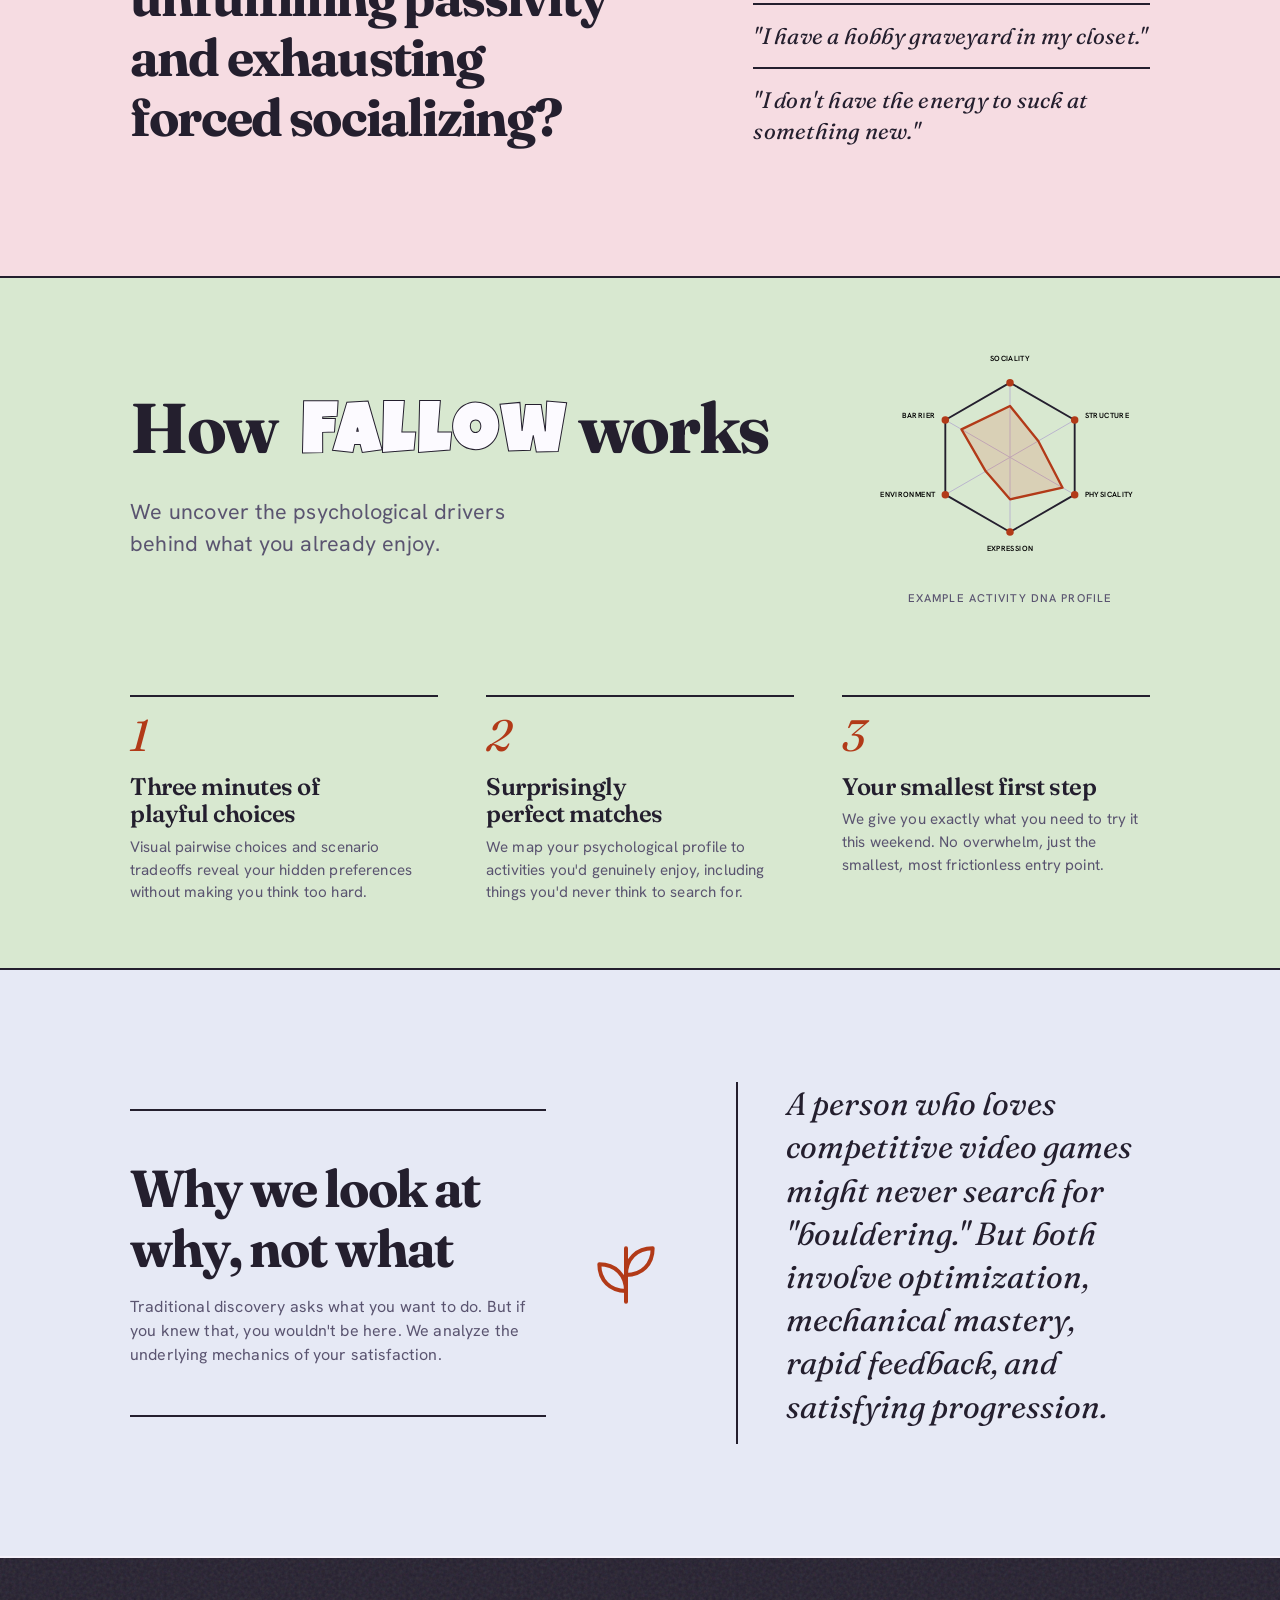
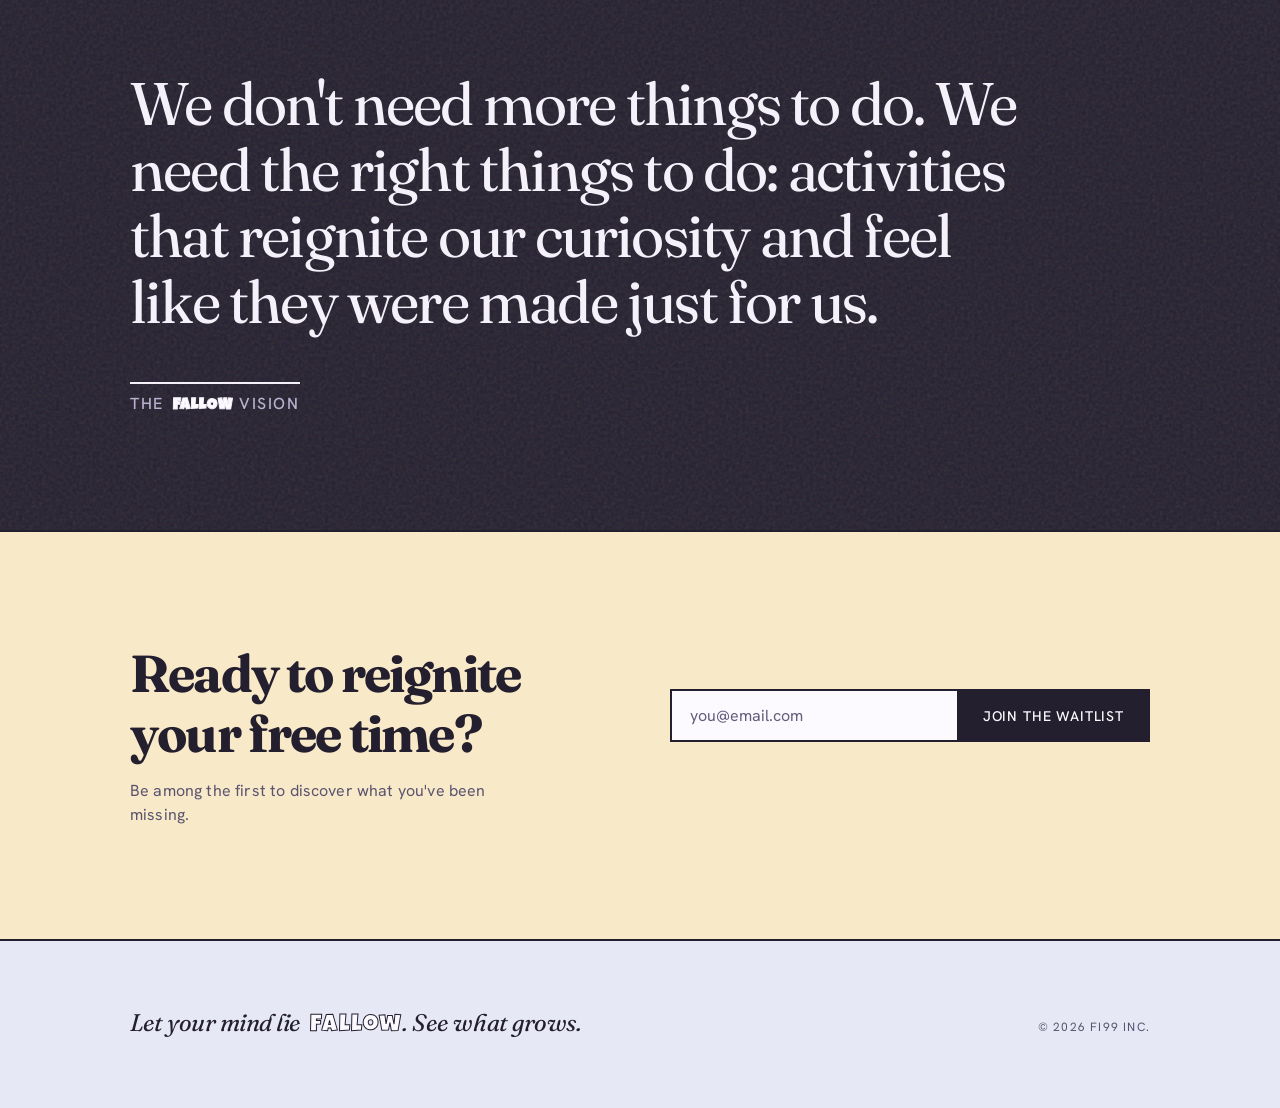
==== commit ce08e48f: "Remove ASCII art wine glasses from top corner" ====
--- a/index.html
+++ b/index.html
@@ -61,32 +61,6 @@
     <!-- Quick Discover -->
     <section class="band field-lilac section" id="quick-discover-section">
         <div class="container">
-            <pre class="ascii-ornament fade-up" aria-hidden="true">
-⠀⠀⠀⠀⠀⠀⠀⠀⠀⠀⠀⢠⣮⣽⢖⡦⣄⣀⠀⠀⠀⠀⠀⢀⣄⣠⢤⣠⣖⡤⠤⣯⠯⣭⣵⣄⠀⠀⠀⠀⠀
-⠀⠀⠀⠀⠀⠀⠀⠀⠀⠀⢀⣾⡾⠈⠁⠈⠛⠒⠯⠵⣶⣶⢶⣟⠙⠚⠉⠉⠀⠉⠁⠀⠀⠀⢿⣼⡆⠀⠀⠀⠀
-⠀⠀⠀⠀⠀⠀⠀⠀⠀⠀⣼⣱⠇⠀⠀⠀⠀⠀⠀⠀⠀⠈⢉⢿⡓⠀⠀⠀⠀⠀⠀⠀⠀⠀⠀⠀⣿⡿⠁⠀⠀
-⠀⠀⠀⠀⠀⠀⠀⠀⠀⢸⣯⣟⡄⠀⠀⠀⠀⠀⠀⠀⠀⠐⣻⣿⡅⠀⠀⠀⠀⠀⠀⠀⠀⠀⠀⢸⣹⣟⠀⠀⠀
-⠀⠀⠀⠀⠀⠀⠀⠀⢀⣿⣿⡟⠀⠀⠀⠀⠀⠀⠀⠀⠀⢰⣿⣿⡇⠀⠀⠀⠀⠀⠀⠀⠀⠀⠀⣾⢿⣿⠀⠀⠀
-⠀⠀⠀⠀⠀⠀⠀⠀⢸⣻⣿⠃⠀⠀⠀⠀⠀⠀⠀⠀⠀⣼⡿⢸⣿⠀⠀⠀⠀⠀⠀⠀⠀⠀⠀⡼⣞⣿⠀⠀⠀
-⠀⠀⠀⠀⠀⠀⠀⢀⡼⣿⡏⠀⠀⠀⠀⠀⠀⠀⠀⠀⢠⣿⣻⢹⣿⡀⠀⠀⠀⠀⠀⠀⠀⠀⠀⣿⣯⡇⠀⠀⠀
-⠀⠀⠀⠀⠀⠀⠀⠈⡷⣿⡇⠀⠀⠀⠀⠀⠀⠀⠀⠀⡾⣿⣿⣯⣿⡇⠀⠀⠀⠀⠀⠀⠀⠀⠀⣿⣾⡇⠀⠀⠀
-⠀⠀⠀⠀⠀⠀⠀⠀⣷⣿⠁⠀⠀⠀⠀⠀⠀⠀⠀⣰⣷⣿⠟⣷⣿⣿⠀⠀⠀⠀⠀⠀⠀⠀⠀⣹⣿⡇⠀⠀⠀
-⠀⠀⠀⠀⠀⠀⠀⢘⣿⣿⠀⠀⠀⠀⠀⠀⠀⠀⢠⣿⢳⠃⠀⠹⣟⣟⡆⠀⠀⠀⠀⠀⠀⠀⠀⣥⣟⣧⠀⠀⠀
-⠀⠀⠀⠀⠀⠀⠀⢈⡿⣯⠀⠀⠀⠀⠀⠀⠀⢀⣾⢏⠏⠀⠀⠀⠸⡾⣿⡀⠀⠀⠀⠀⠀⠀⢀⣿⣽⠃⠀⠀⠀
-⠀⠀⠀⠀⠀⠀⠀⠀⢿⢿⡄⠀⠀⠀⠀⠀⢠⣾⣣⠋⠀⠀⠀⠀⠀⠘⡝⣷⡀⠀⠀⠀⠀⠀⣼⣯⠏⠀⠀⠀⠀
-⠀⠀⠀⠀⠀⠀⠀⠀⠈⣾⢷⣀⠀⠀⢀⣴⣿⡵⠋⠀⠀⠀⠀⠀⠀⠀⠘⢌⢷⡀⠀⠀⠀⣼⢟⠎⠀⠀⠀⠀⠀
-⠀⠀⠀⠀⠀⠀⠀⠀⠀⣸⣟⡊⠉⣵⣫⠕⠋⠀⠀⠀⠀⠀⠀⠀⠀⠀⠀⠀⠑⣭⢿⡉⢹⣷⡏⠀⠀⠀⠀⠀⠀
-⠀⠀⠀⠀⠀⠀⠀⠀⢀⡽⣽⠀⢸⣽⠋⠀⠀⠀⠀⠀⠀⠀⠀⠀⠀⠀⠀⠀⠀⠺⣿⡀⠀⣏⡇⠀⠀⠀⠀⠀⠀
-⠀⠀⠀⠀⠀⠀⠀⠀⢸⣵⡇⢀⣿⡇⠀⠀⠀⠀⠀⠀⠀⠀⠀⠀⠀⠀⠀⠀⠀⠀⡏⡇⠀⣥⡧⠀⠀⠀⠀⠀⠀
-⠀⠀⠀⠀⠀⠀⠀⠀⢸⡾⠀⣸⢽⠀⠀⠀⠀⠀⠀⠀⠀⠀⠀⠀⠀⠀⠀⠀⠀⠀⠹⣷⠀⢺⣿⠀⠀⠀⠀⠀⠀
-⠀⠀⠀⠀⠀⠀⠀⢠⣷⠇⢀⣯⡟⠀⠀⠀⠀⠀⠀⠀⠀⠀⠀⠀⠀⠀⠀⠀⠀⠀⣰⢹⡀⢸⣿⡀⠀⠀⠀⠀⠀
-⠀⠀⠀⠀⠀⠀⠀⣸⡼⠀⣸⣷⠇⠀⠀⠀⠀⠀⠀⠀⠀⠀⠀⠀⠀⠀⠀⠀⠀⠀⢻⣾⡇⠰⣿⡇⠀⠀⠀⠀⠀
-⠀⠀⠀⠀⠀⠀⣠⣿⠃⢀⡏⡏⠀⠀⠀⠀⠀⠀⠀⠀⠀⠀⠀⠀⠀⠀⠀⠀⠀⠀⢈⡷⡇⠀⣯⣿⠀⠀⠀⠀⠀
-⢰⣶⠦⠤⠴⠯⠞⠉⠒⠚⣷⢧⡀⠀⠀⠀⠀⠀⠀⠀⠀⠀⠀⠀⠀⠀⠀⠀⠀⠀⣸⣲⠷⠤⠜⢯⡢⢄⣀⣀⡀
-⠘⠯⣓⡦⣍⣀⠀⠀⠀⠀⠈⣑⠽⡲⢄⡀⠀⠀⠀⠀⠀⠀⠀⠀⠀⠀⢀⡠⣴⡾⠗⠋⠀⠀⠀⠀⠈⠝⠛⢛⣿
-⠀⠀⠀⠈⠑⠚⠻⣝⣲⣒⡦⣬⡥⣬⢷⡇⠀⠀⠀⠀⠀⠀⠀⠀⠀⠀⢿⣯⣤⢬⡥⣥⣄⠤⣔⣒⣒⣚⡽⠯⠞
-⠀⠀⠀⠀⠀⠀⠀⠀⠀⠀⠈⠉⠉⠉⠉⠀⠀⠀⠀⠀⠀⠀⠀⠀⠀⠀⠀⠀⠉⠉⠉⠉⠁⠉⠀⠀⠀⠀⠀⠀⠀
-</pre>
             <div class="quick-discover-content" style="position: relative; z-index: 10;">
                 <h2 class="section-lead fade-up">
                 <span style="font-family: var(--font-body); font-size: 0.85rem; text-transform: uppercase; letter-spacing: 0.05em; display: block; margin-bottom: 0.75rem; color: var(--color-text-main); font-weight: 600;">Or skip the deep dive.</span>
--- a/index.css
+++ b/index.css
@@ -810,24 +810,5 @@
 }
 
 
-/* ASCII art ornament */
-#quick-discover-section {
-  position: relative;
-  overflow: hidden;
-}
-
-.ascii-ornament {
-  position: absolute;
-  top: 1rem;
-  right: 1rem;
-  font-family: "Courier New", Courier, monospace;
-  font-size: 8px;
-  line-height: 1;
-  color: var(--color-primary-deep);
-  opacity: 0.15;
-  pointer-events: none;
-  z-index: 0;
-  transform: rotate(5deg);
-  user-select: none;
-}
-
+
+
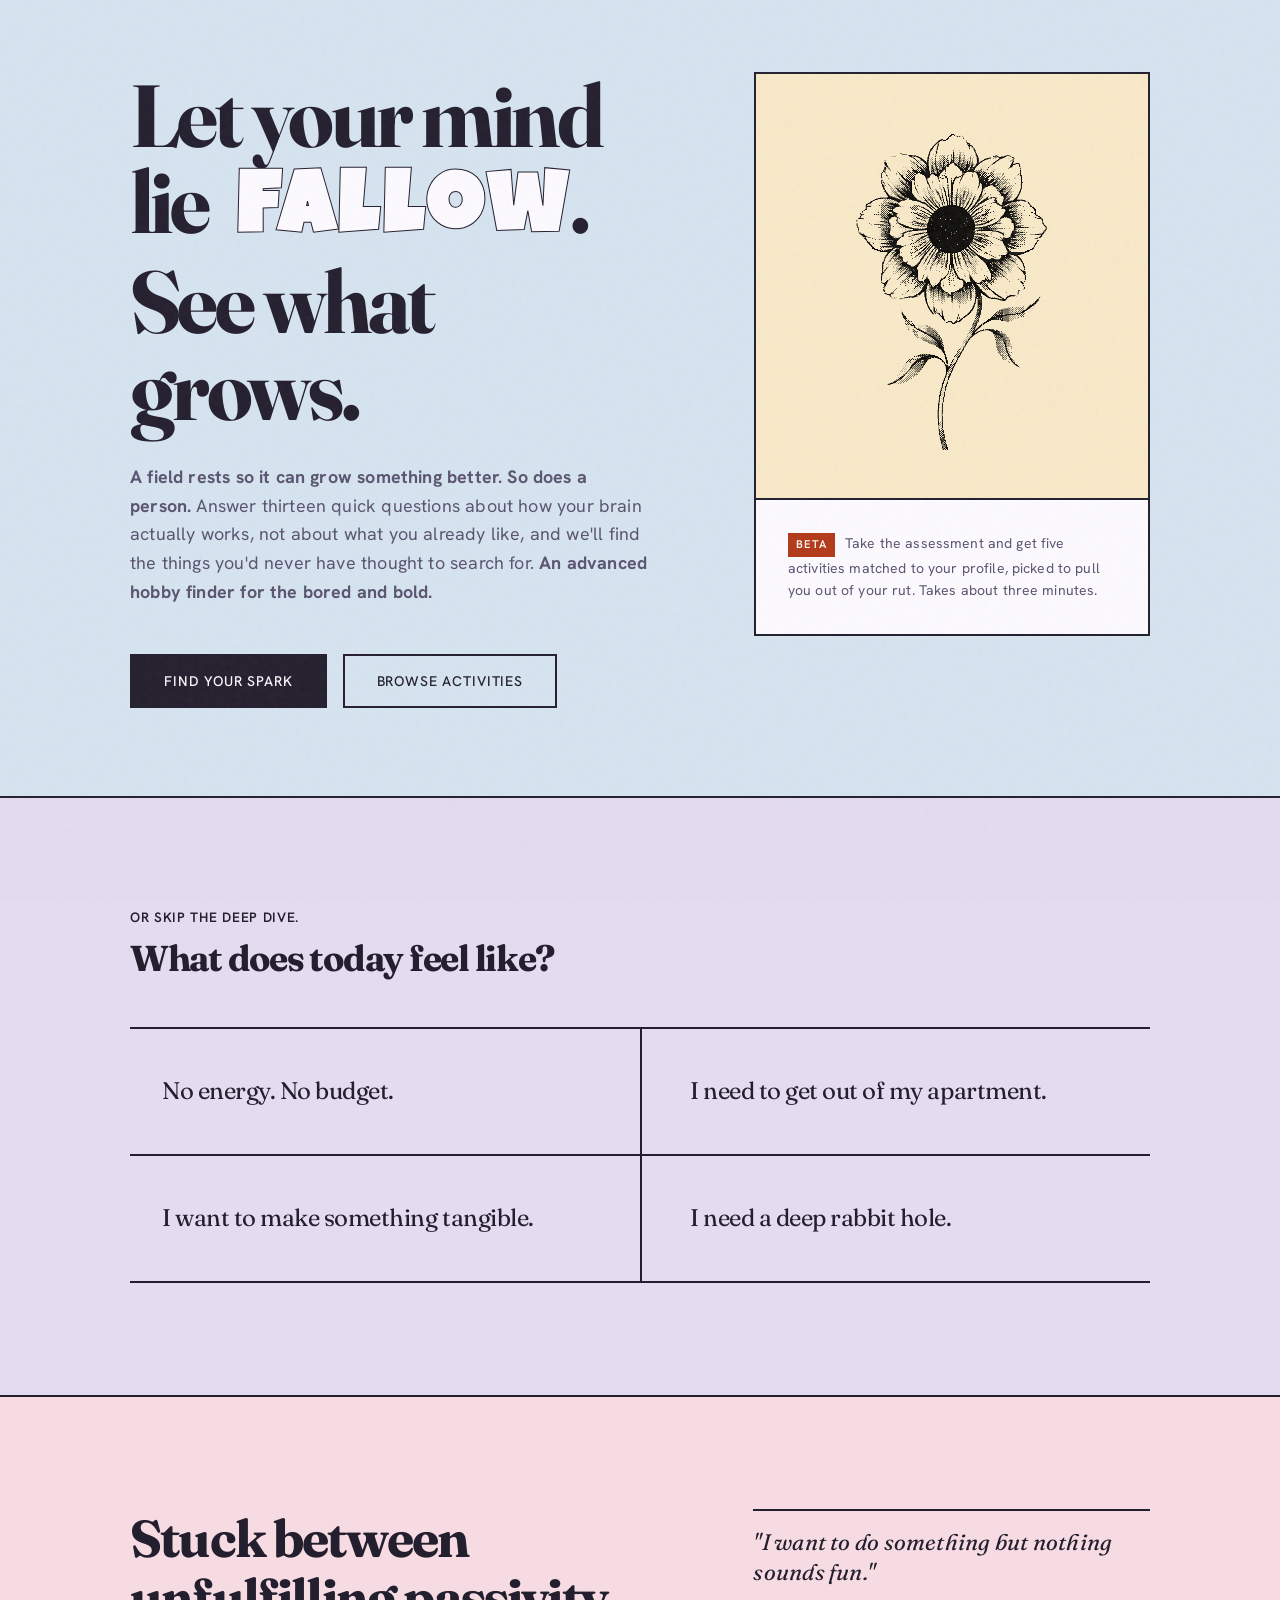
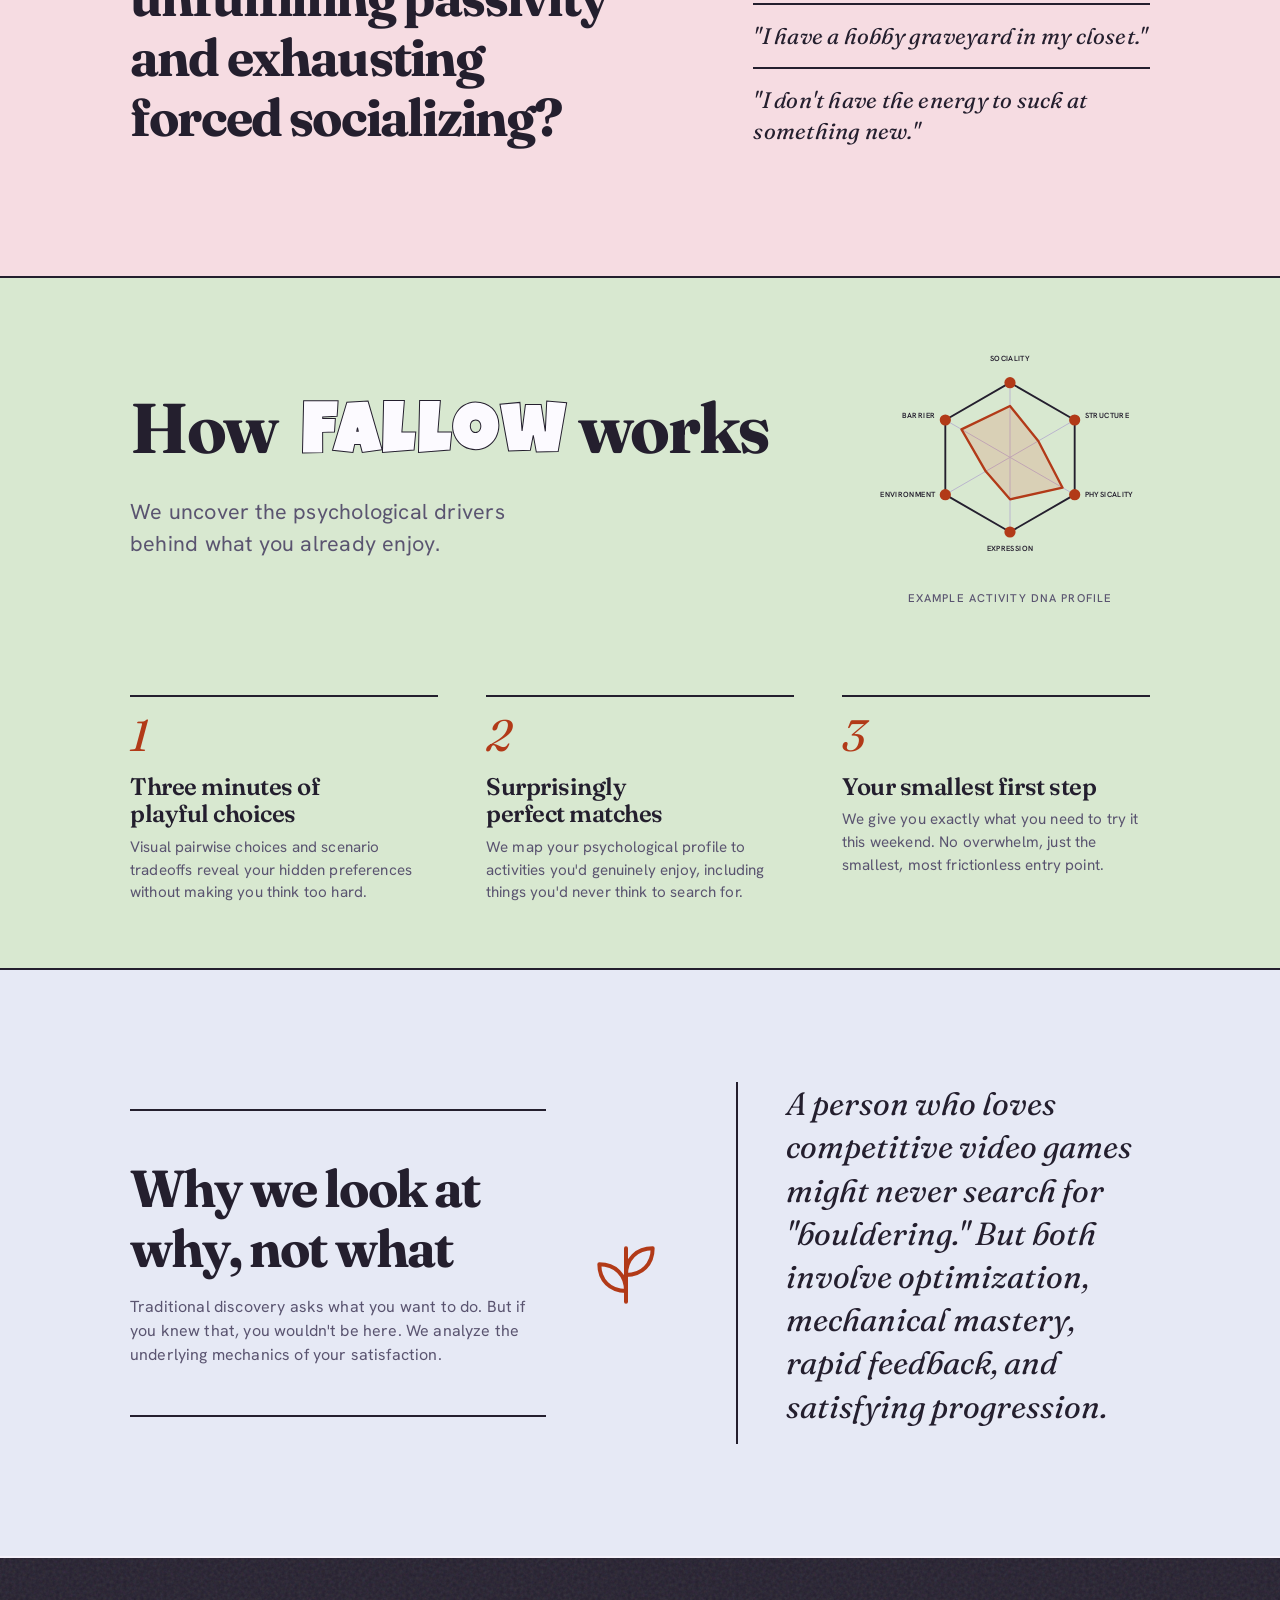
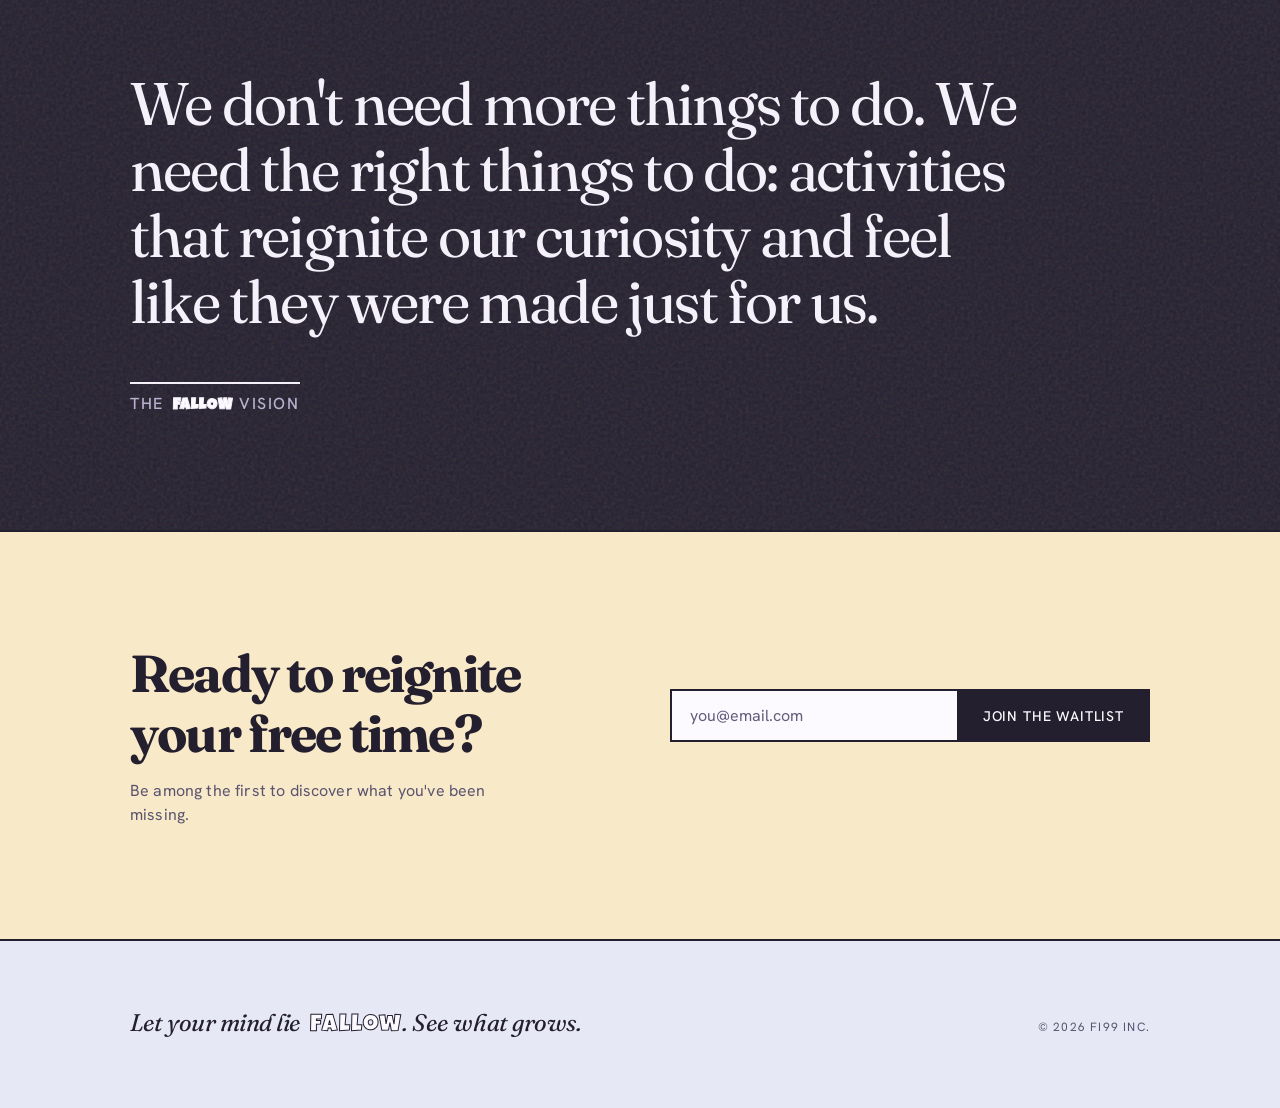
==== commit f1631609: "Fix critical design system and accessibility issues (audit: 15→20/20) [P0] Fix CSS parsing error and" ====
--- a/index.html
+++ b/index.html
@@ -148,12 +148,12 @@
                         </g>
                     </g>
                     <g class="dna-dots">
-                        <circle cx="100" cy="20" r="4" tabindex="0"><title>Sociality: 69</title></circle>
-                        <circle cx="169.3" cy="60" r="4" tabindex="0"><title>Structure: 44</title></circle>
-                        <circle cx="169.3" cy="140" r="4" tabindex="0"><title>Physicality: 81</title></circle>
-                        <circle cx="100" cy="180" r="4" tabindex="0"><title>Expression: 56</title></circle>
-                        <circle cx="30.7" cy="140" r="4" tabindex="0"><title>Environment: 38</title></circle>
-                        <circle cx="30.7" cy="60" r="4" tabindex="0"><title>Barrier: 75</title></circle>
+                        <circle cx="100" cy="20" r="6" tabindex="0"><title>Sociality: 69</title></circle>
+                        <circle cx="169.3" cy="60" r="6" tabindex="0"><title>Structure: 44</title></circle>
+                        <circle cx="169.3" cy="140" r="6" tabindex="0"><title>Physicality: 81</title></circle>
+                        <circle cx="100" cy="180" r="6" tabindex="0"><title>Expression: 56</title></circle>
+                        <circle cx="30.7" cy="140" r="6" tabindex="0"><title>Environment: 38</title></circle>
+                        <circle cx="30.7" cy="60" r="6" tabindex="0"><title>Barrier: 75</title></circle>
                     </g>
                 </svg>
                 <figcaption>Example Activity DNA profile</figcaption>
--- a/index.css
+++ b/index.css
@@ -449,7 +449,7 @@
   font-family: var(--font-body);
   font-size: 8px;
   font-weight: 600;
-  fill: var(--color-text-main);
+  fill: var(--color-text);
   text-transform: uppercase;
   letter-spacing: 0.05em;
 }
@@ -478,27 +478,8 @@
   .dna-chart:hover .dna-hex { stroke: var(--color-primary-deep); }
   .dna-chart:hover .dna-axes line { stroke: var(--color-text-muted); }
   .dna-chart:hover .dna-profile { fill-opacity: 0.34; stroke: var(--color-primary); }
-  .dna-chart:hover 
-.dna-label-name {
-  font-family: var(--font-body);
-  font-size: 8px;
-  font-weight: 600;
-  fill: var(--color-text-main);
-  text-transform: uppercase;
-  letter-spacing: 0.05em;
-}
-.dna-label-score {
-  font-family: var(--font-display);
-  font-size: 11px;
-  fill: var(--color-primary-deep);
-  opacity: 0;
-  transition: opacity 0.2s ease;
-}
-.dna-chart:hover .dna-label-score {
-  opacity: 1;
-}
-
-.dna-dots circle { fill: var(--color-primary-deep); }
+  .dna-chart:hover .dna-label-score { opacity: 1; }
+  .dna-dots circle { fill: var(--color-primary-deep); }
 }
 
 .dna-dots circle:focus-visible {
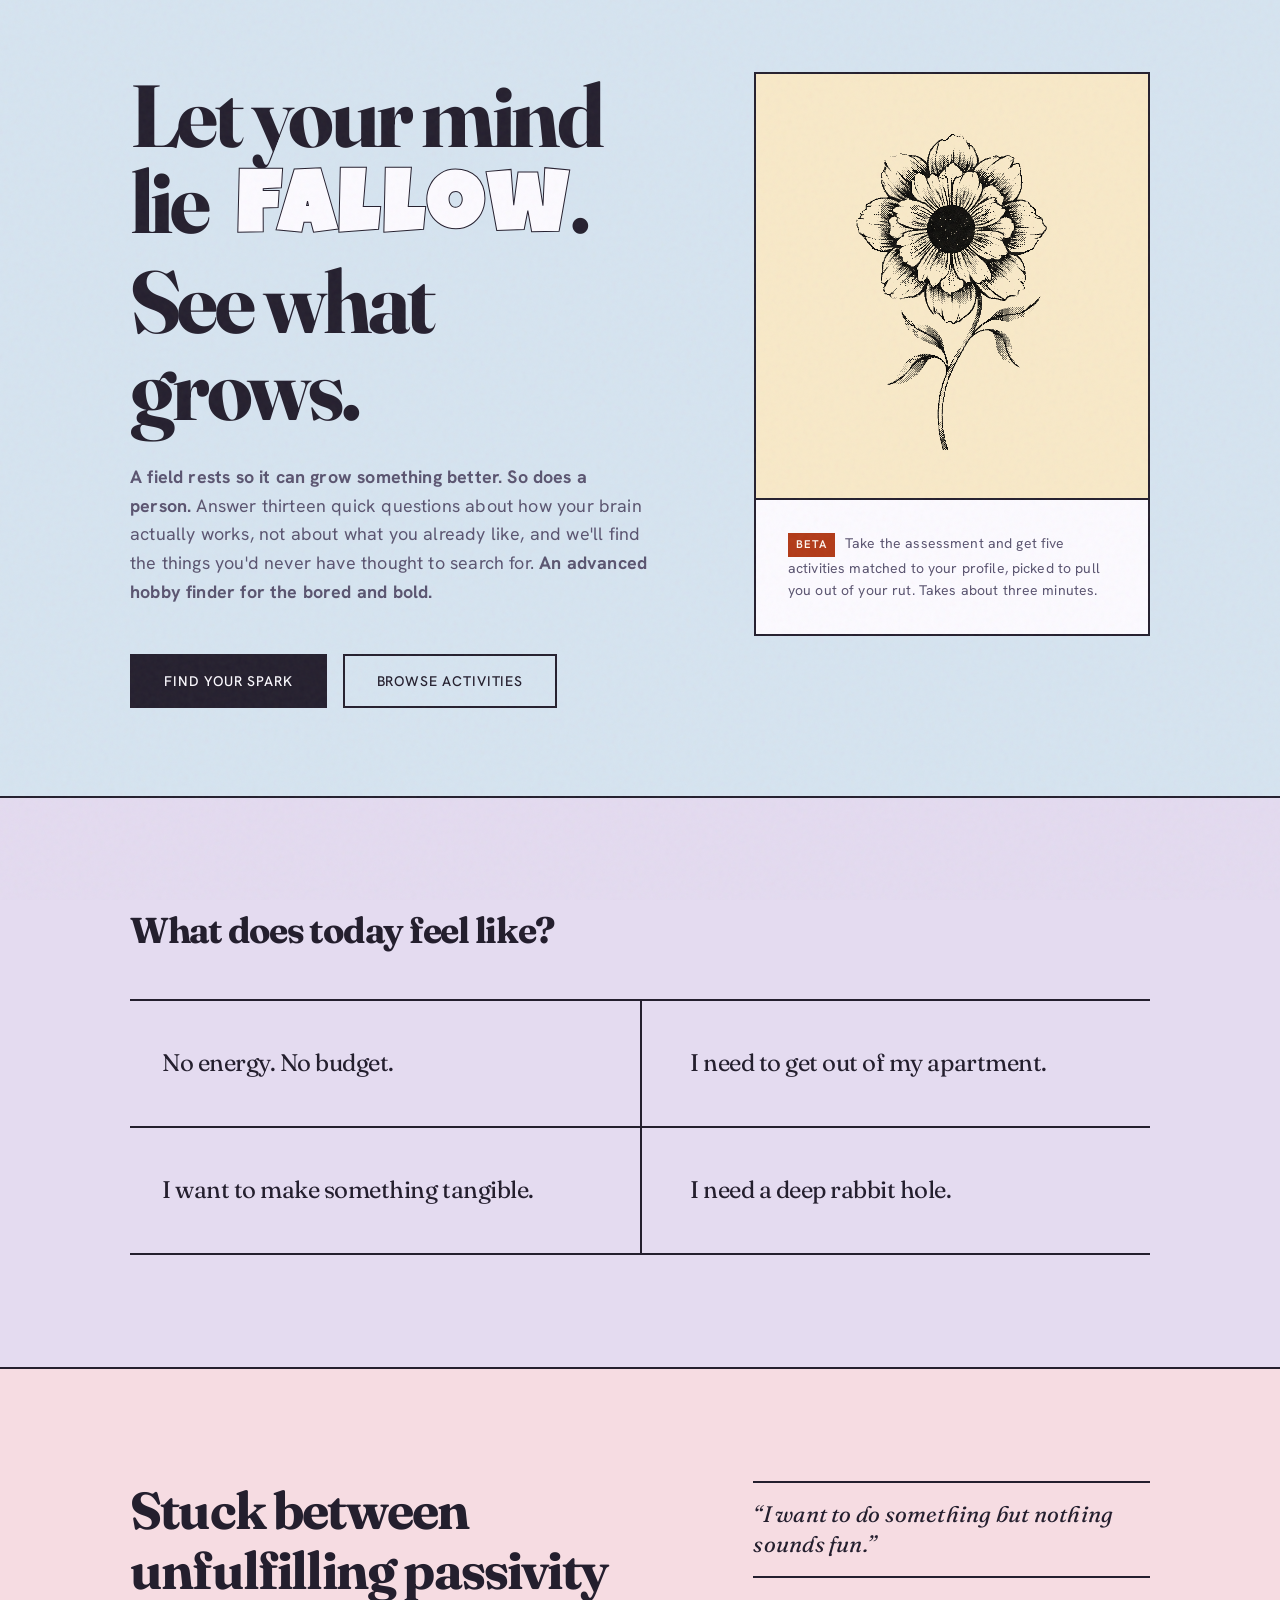
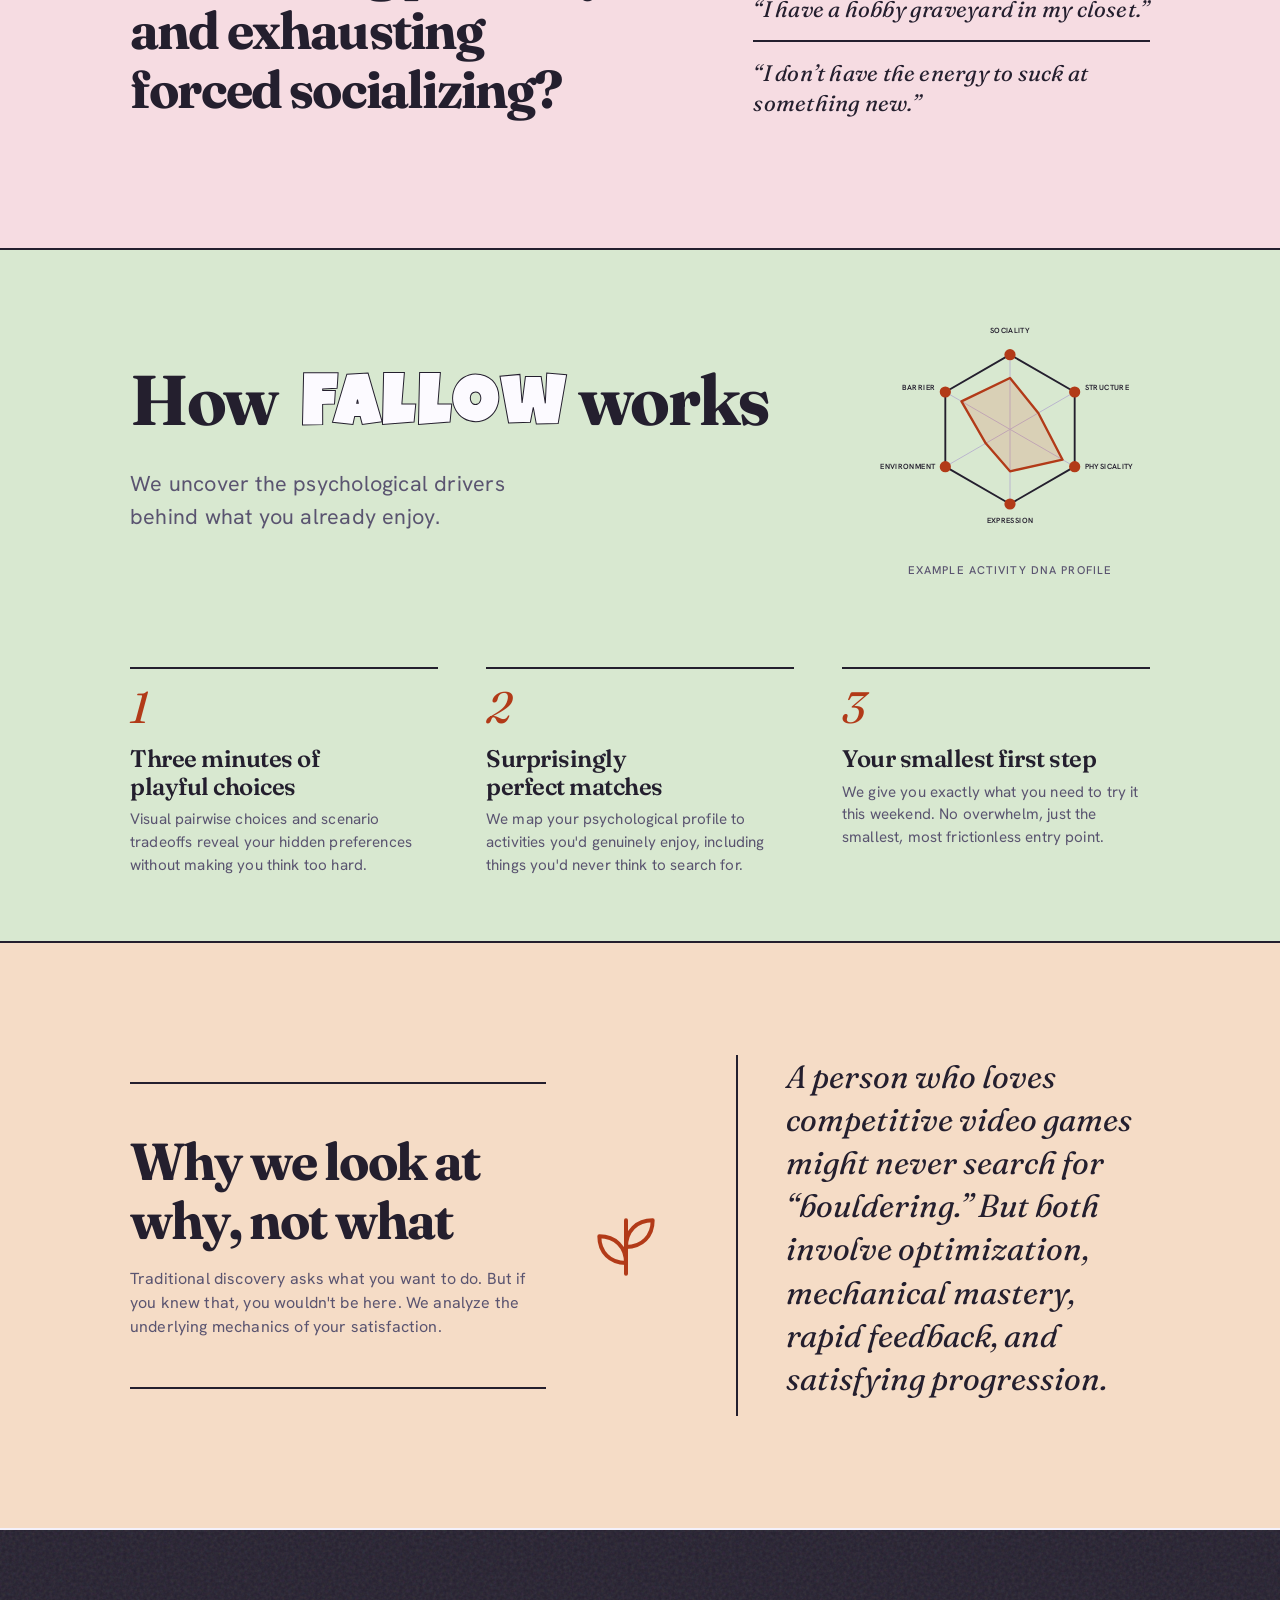
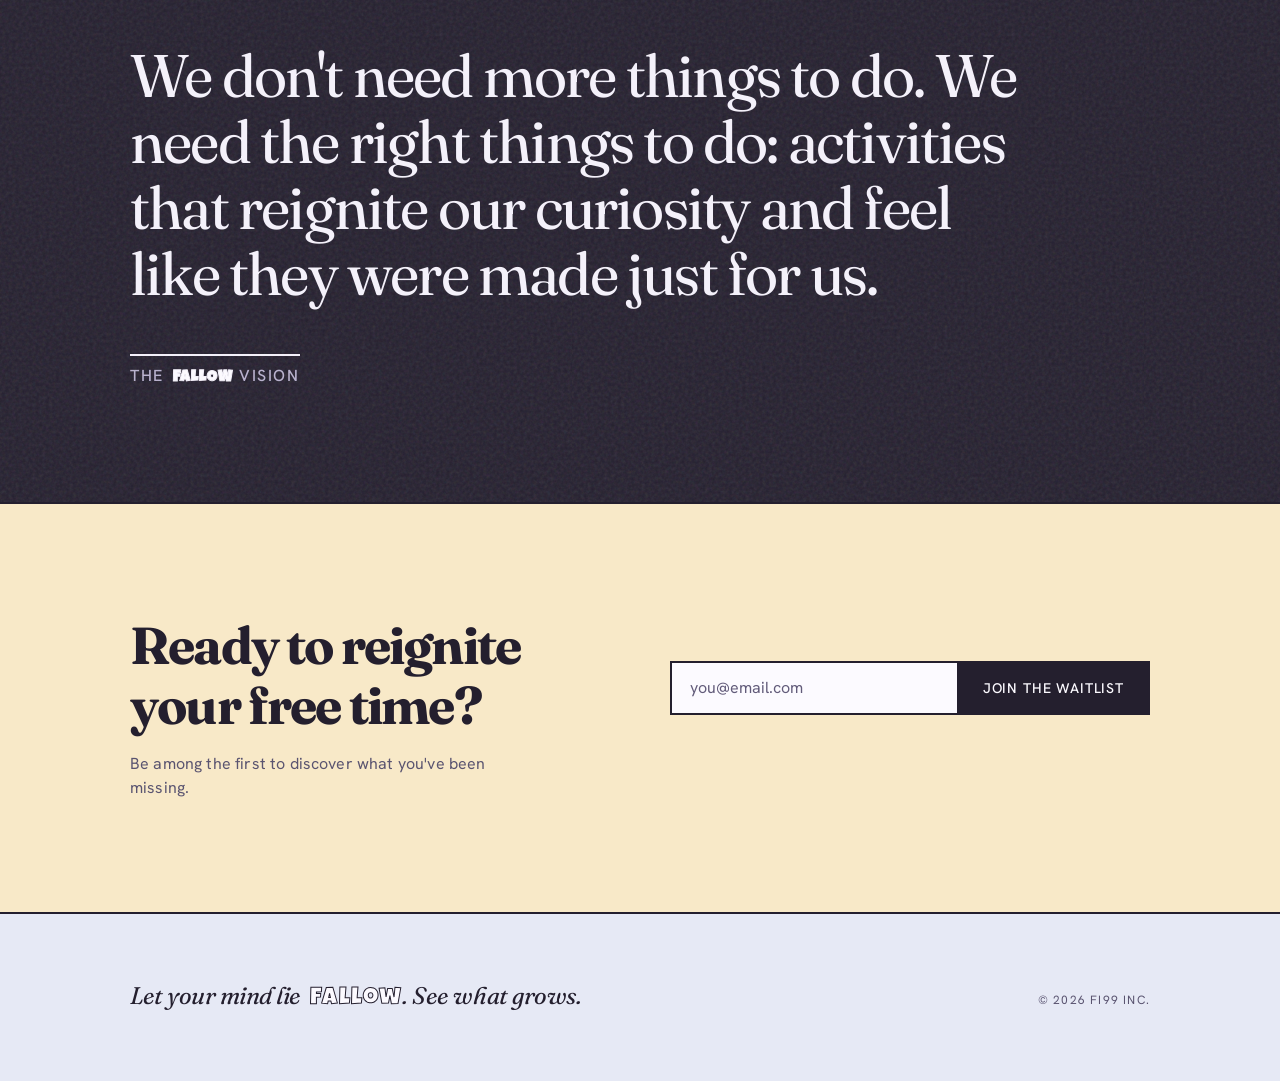
==== commit 6fe150dc: "Fix Hallmark audit findings: add missing field-peach token and replace straight quotes with curly qu" ====
--- a/index.html
+++ b/index.html
@@ -62,11 +62,8 @@
     <section class="band field-lilac section" id="quick-discover-section">
         <div class="container">
             <div class="quick-discover-content" style="position: relative; z-index: 10;">
-                <h2 class="section-lead fade-up">
-                <span style="font-family: var(--font-body); font-size: 0.85rem; text-transform: uppercase; letter-spacing: 0.05em; display: block; margin-bottom: 0.75rem; color: var(--color-text-main); font-weight: 600;">Or skip the deep dive.</span>
-                What does today feel like?
-            </h2>
-            <div class="vibe-grid fade-up">
+                <h2 class="section-lead">What does today feel like?</h2>
+            <div class="vibe-grid">
                 <button class="vibe-card" data-vibe="low_energy">No energy. No budget.</button>
                 <button class="vibe-card" data-vibe="get_out">I need to get out of my apartment.</button>
                 <button class="vibe-card" data-vibe="use_hands">I want to make something tangible.</button>
@@ -80,18 +77,18 @@
     <section class="band field-bloom section" id="problem-section">
         <div class="container">
             <div class="problem-grid">
-                <div class="problem-text fade-up">
+                <div class="problem-text">
                     <h2>Stuck between unfulfilling passivity and exhausting forced socializing?</h2>
                 </div>
-                <div class="problem-quotes fade-up">
+                <div class="problem-quotes">
                     <div class="quote-card">
-                        <p>"I want to do something but nothing sounds fun."</p>
+                        <p>&ldquo;I want to do something but nothing sounds fun.&rdquo;</p>
                     </div>
                     <div class="quote-card">
-                        <p>"I have a hobby graveyard in my closet."</p>
+                        <p>&ldquo;I have a hobby graveyard in my closet.&rdquo;</p>
                     </div>
                     <div class="quote-card">
-                        <p>"I don't have the energy to suck at something new."</p>
+                        <p>&ldquo;I don&rsquo;t have the energy to suck at something new.&rdquo;</p>
                     </div>
                 </div>
             </div>
@@ -101,7 +98,7 @@
     <!-- How It Works -->
     <section class="band field-sprout section" id="how-it-works-section">
         <div class="container how-it-works-layout">
-            <div class="section-head fade-up">
+            <div class="section-head">
                 <h2>How <em class="brand-word">Fallow</em> works</h2>
                 <p class="text-muted">We uncover the psychological drivers behind what you already enjoy.</p>
             </div>
@@ -160,17 +157,17 @@
             </figure>
 
             <ol class="steps-grid">
-                <li class="step-card fade-up">
+                <li class="step-card">
                     <span class="step-number">1</span>
                     <h3>Three minutes of playful choices</h3>
                     <p>Visual pairwise choices and scenario tradeoffs reveal your hidden preferences without making you think too hard.</p>
                 </li>
-                <li class="step-card fade-up">
+                <li class="step-card">
                     <span class="step-number">2</span>
                     <h3>Surprisingly perfect matches</h3>
                     <p>We map your psychological profile to activities you'd genuinely enjoy, including things you'd never think to search for.</p>
                 </li>
-                <li class="step-card fade-up">
+                <li class="step-card">
                     <span class="step-number">3</span>
                     <h3>Your smallest first step</h3>
                     <p>We give you exactly what you need to try it this weekend. No overwhelm, just the smallest, most frictionless entry point.</p>
@@ -184,7 +181,7 @@
         <div class="container difference-grid">
             <div class="difference-intro">
                 <div class="difference-bar" aria-hidden="true"></div>
-                <div class="section-head fade-up">
+                <div class="section-head">
                     <h2>Why we look at why, not what</h2>
                     <p class="text-muted">
                         Traditional discovery asks what you want to do. But if you knew that, you wouldn't be here. We analyze the underlying mechanics of your satisfaction.
@@ -193,7 +190,7 @@
                 <div class="difference-bar" aria-hidden="true"></div>
             </div>
 
-            <div class="difference-glyph fade-up" aria-hidden="true">
+            <div class="difference-glyph" aria-hidden="true">
                 <svg width="64" height="64" viewBox="0 0 24 24" fill="none" stroke="var(--color-primary-deep)" stroke-width="1.5" stroke-linecap="round" stroke-linejoin="round">
                     <path d="M12 22 L12 2" />
                     <path d="M12 12 C 18 12 22 8 22 2 C 16 2 12 6 12 12 Z" />
@@ -201,9 +198,9 @@
                 </svg>
             </div>
 
-            <figure class="difference-example fade-up">
+            <figure class="difference-example">
                 <blockquote class="example-text">
-                    A person who loves competitive video games might never search for "bouldering." But both involve optimization, mechanical mastery, rapid feedback, and satisfying progression.
+                    A person who loves competitive video games might never search for &ldquo;bouldering.&rdquo; But both involve optimization, mechanical mastery, rapid feedback, and satisfying progression.
                 </blockquote>
             </figure>
         </div>
@@ -212,17 +209,17 @@
     <!-- Manifesto. The single dark moment on the page. -->
     <section class="band field-ink section" id="testimonial-section">
         <div class="container">
-            <blockquote class="testimonial-quote fade-up">
+            <blockquote class="testimonial-quote">
                 We don't need more things to do. We need the right things to do: activities that reignite our curiosity and feel like they were made just for us.
             </blockquote>
-            <div class="testimonial-author fade-up">The <em class="brand-word">Fallow</em> Vision</div>
+            <div class="testimonial-author">The <em class="brand-word">Fallow</em> Vision</div>
         </div>
     </section>
 
     <!-- Waitlist -->
     <section class="band field-sun section" id="waitlist-section">
         <div class="container">
-            <div class="waitlist fade-up">
+            <div class="waitlist">
                 <div class="waitlist-text">
                     <h2>Ready to reignite your free time?</h2>
                     <p>Be among the first to discover what you've been missing.</p>
--- a/tokens.css
+++ b/tokens.css
@@ -26,6 +26,7 @@
   --field-bloom:  #F6DCE2;   /* pale pink — the human/emotional beat */
   --field-sun:    #F8E9C8;   /* pale butter — the payoff, the ask */
   --field-sky:    #D6E4F0;   /* pale blue — calm, explanatory */
+  --field-peach:  #F5DCC6;   /* pale peach — why it works, the reasoning */
   --field-lilac:  #E4DBF0;   /* pale violet — the odd one out */
   --field-ink:    #241F2E;   /* the one dark field. Kept as its own token:
                                 a band cannot paint itself with a property
@@ -144,7 +145,7 @@
   position: fixed;
   inset: 0;
   pointer-events: none;
-  z-index: 9999;
+  z-index: 10;
   background-image: url("data:image/svg+xml,%3Csvg viewBox='0 0 200 200' xmlns='http://www.w3.org/2000/svg'%3E%3Cfilter id='noiseFilter'%3E%3CfeTurbulence type='fractalNoise' baseFrequency='0.85' numOctaves='3' stitchTiles='stitch'/%3E%3C/filter%3E%3Crect width='100%25' height='100%25' filter='url(%23noiseFilter)' opacity='0.045'/%3E%3C/svg%3E");
 }
 
@@ -305,7 +306,7 @@
   text-decoration: none;
   display: inline-block;
   line-height: 1;
-  transition: transform 0.2s cubic-bezier(0.34, 1.56, 0.64, 1);
+  transition: transform var(--transition-fast);
 }
 
 a.logo:hover {
